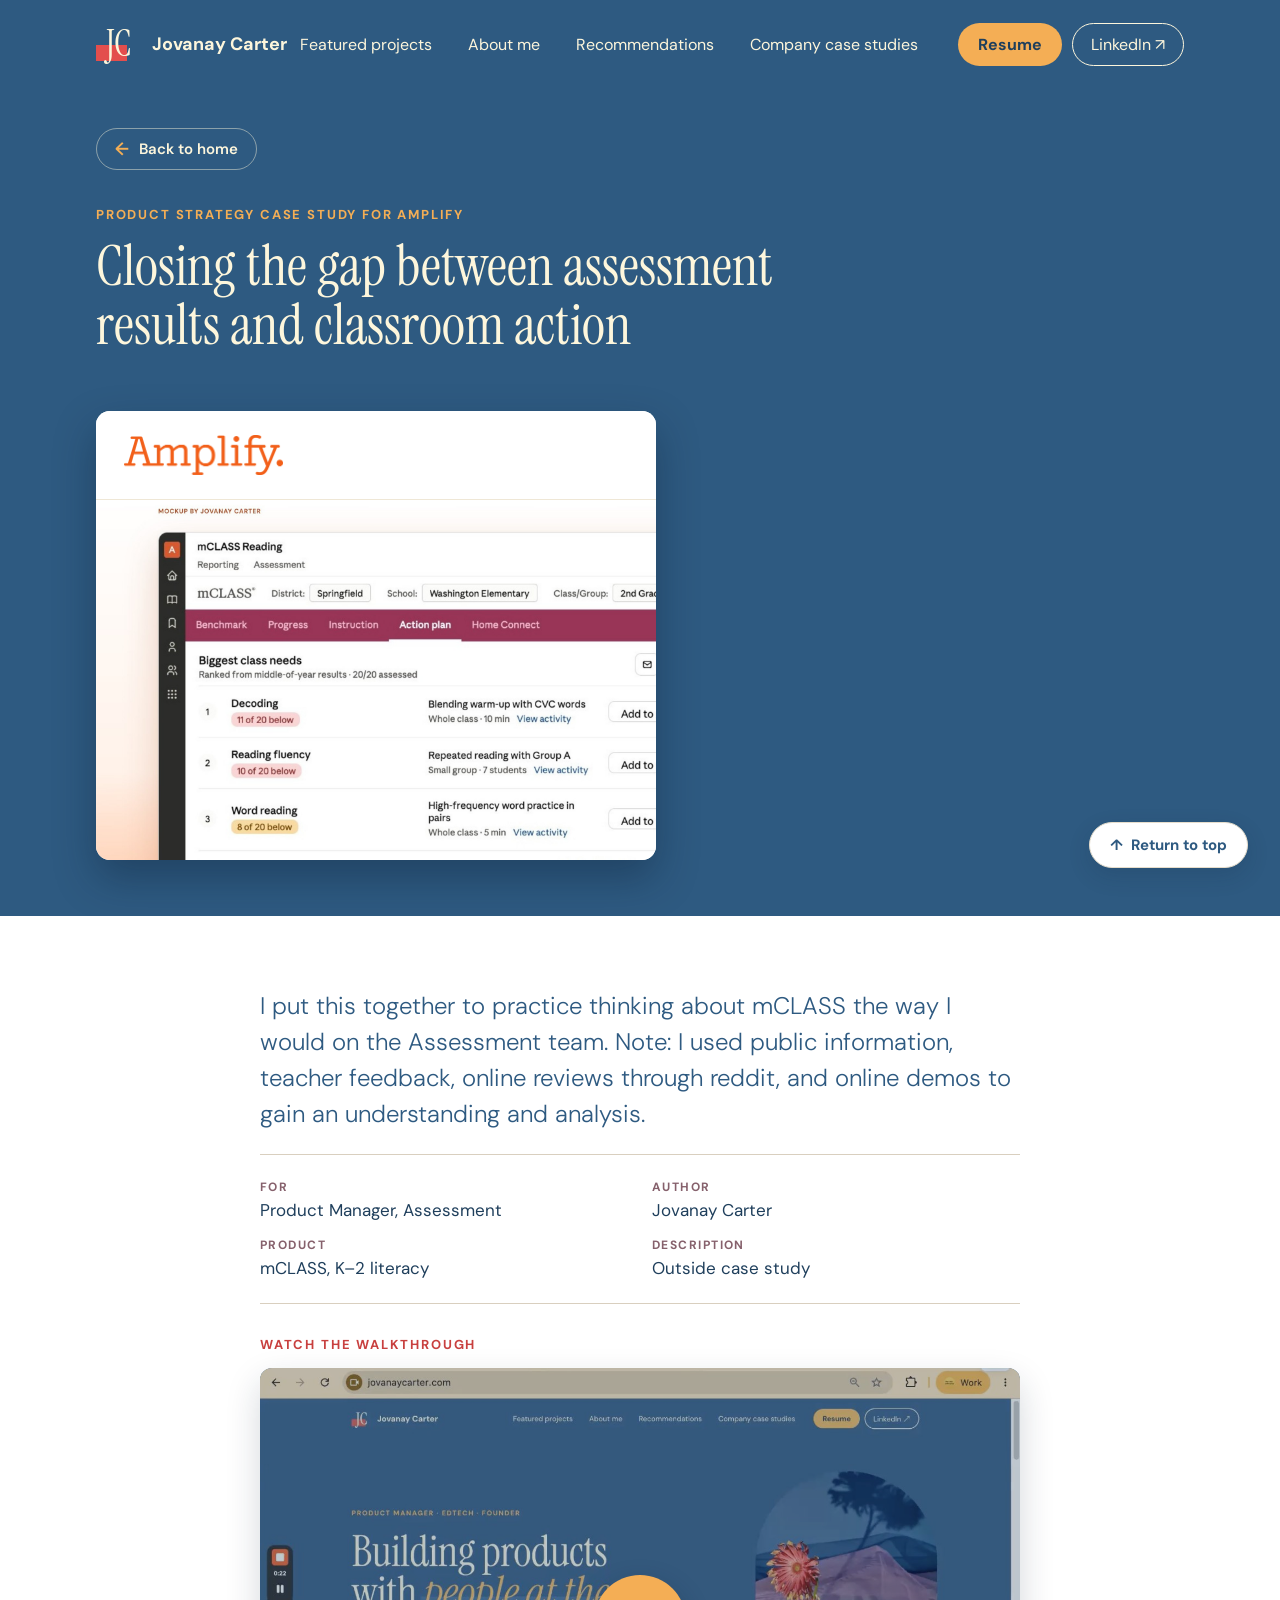
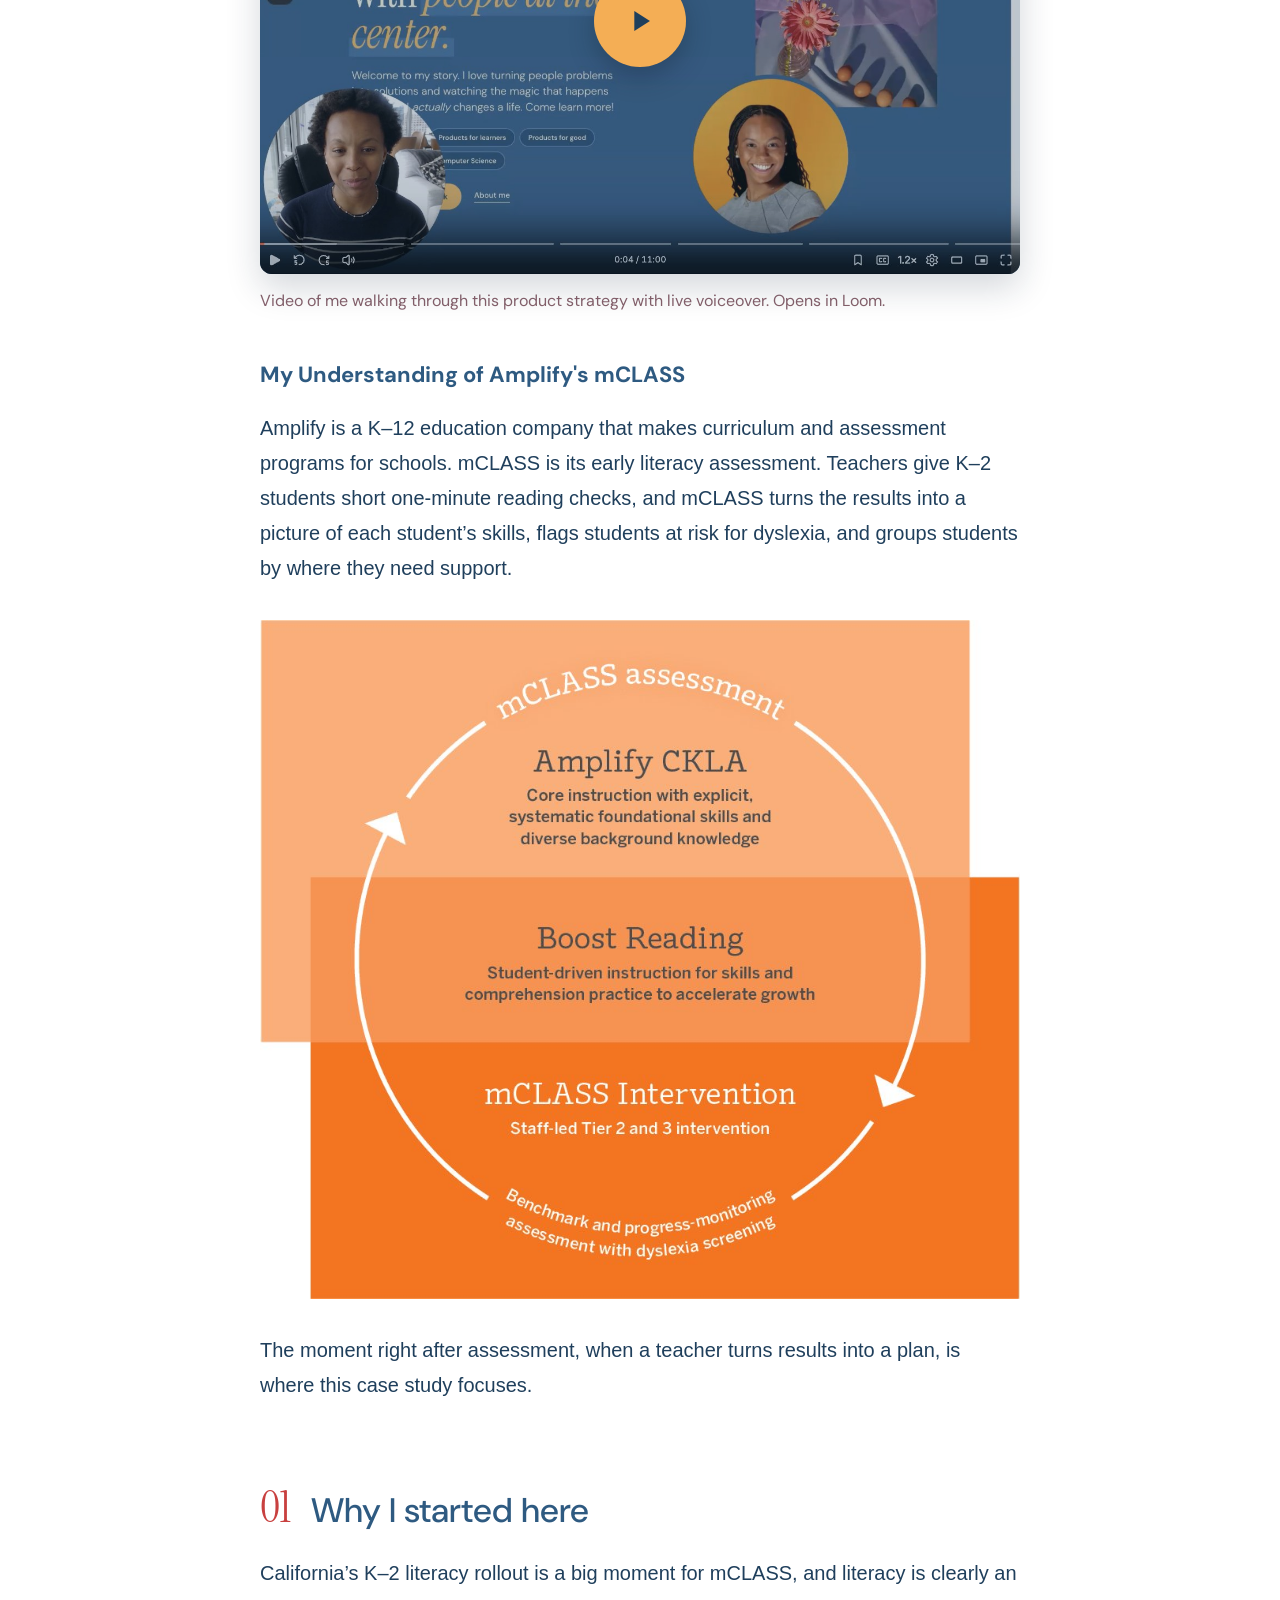
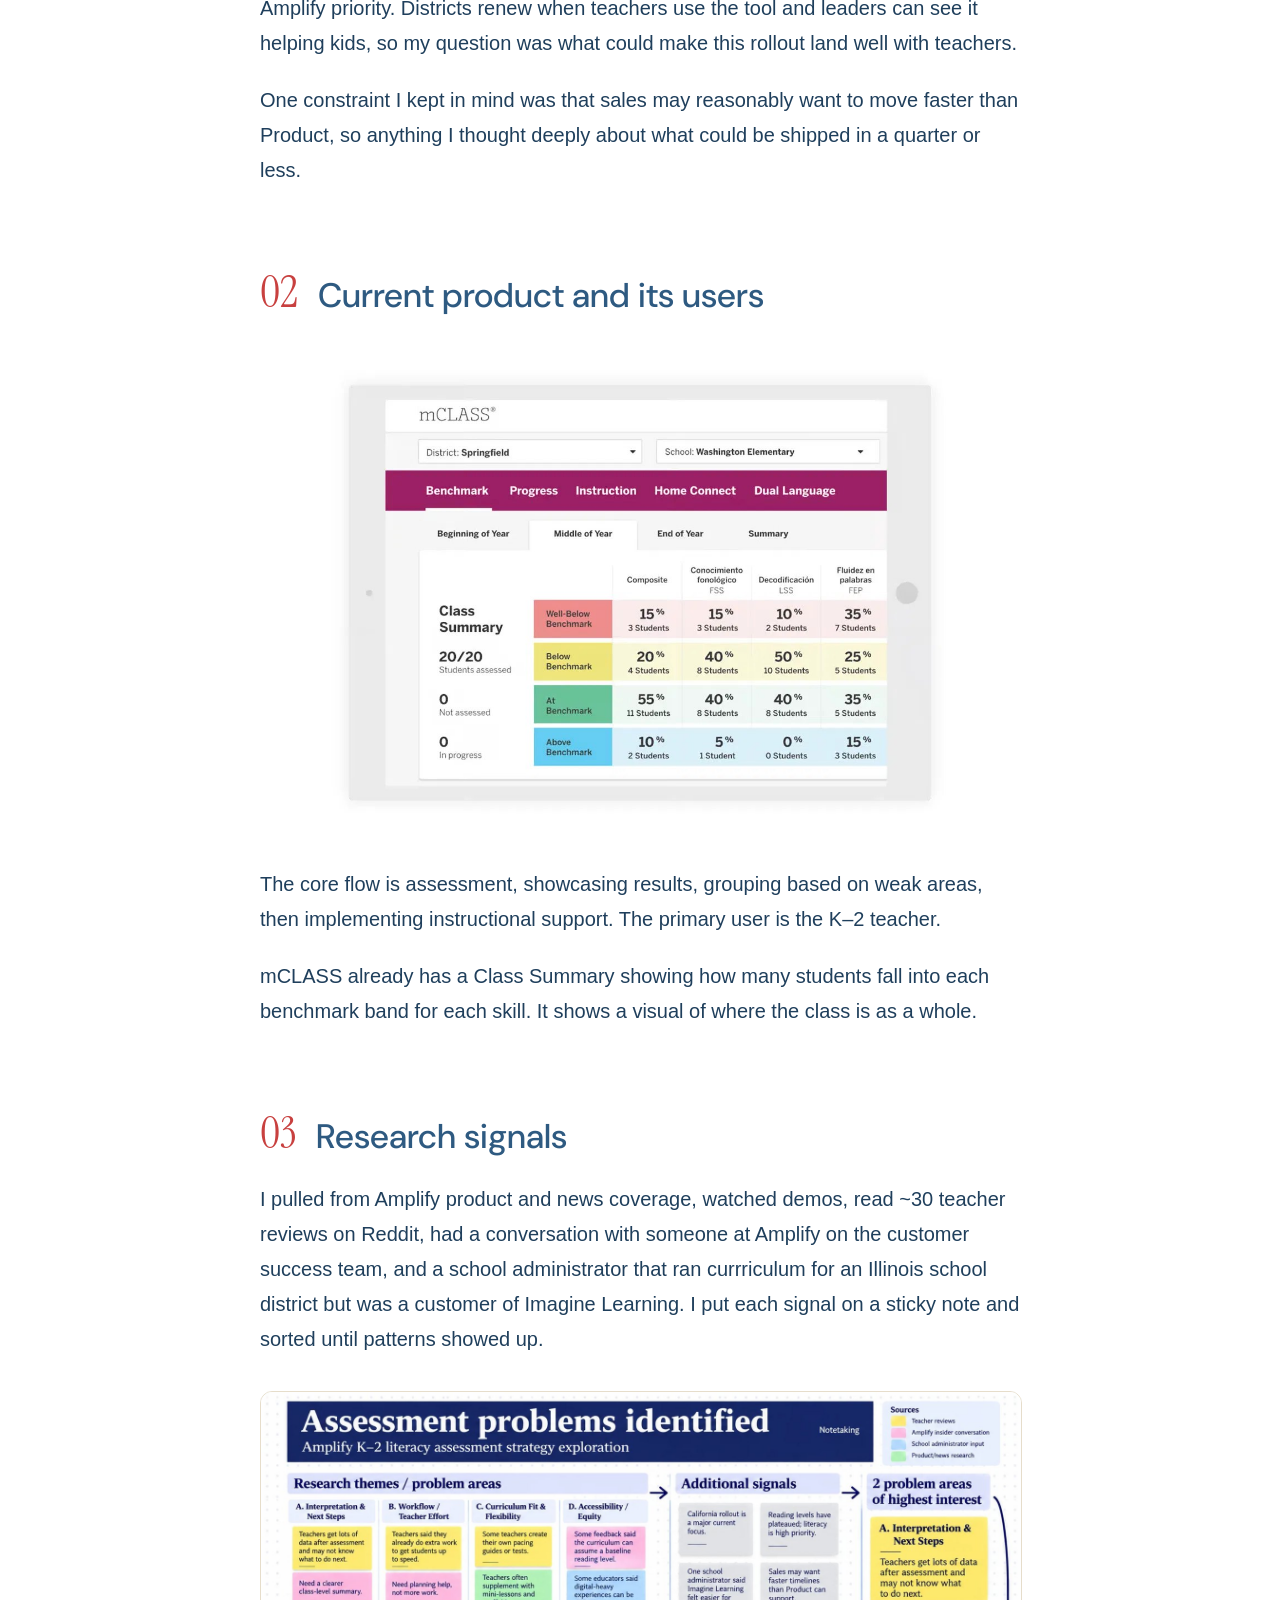
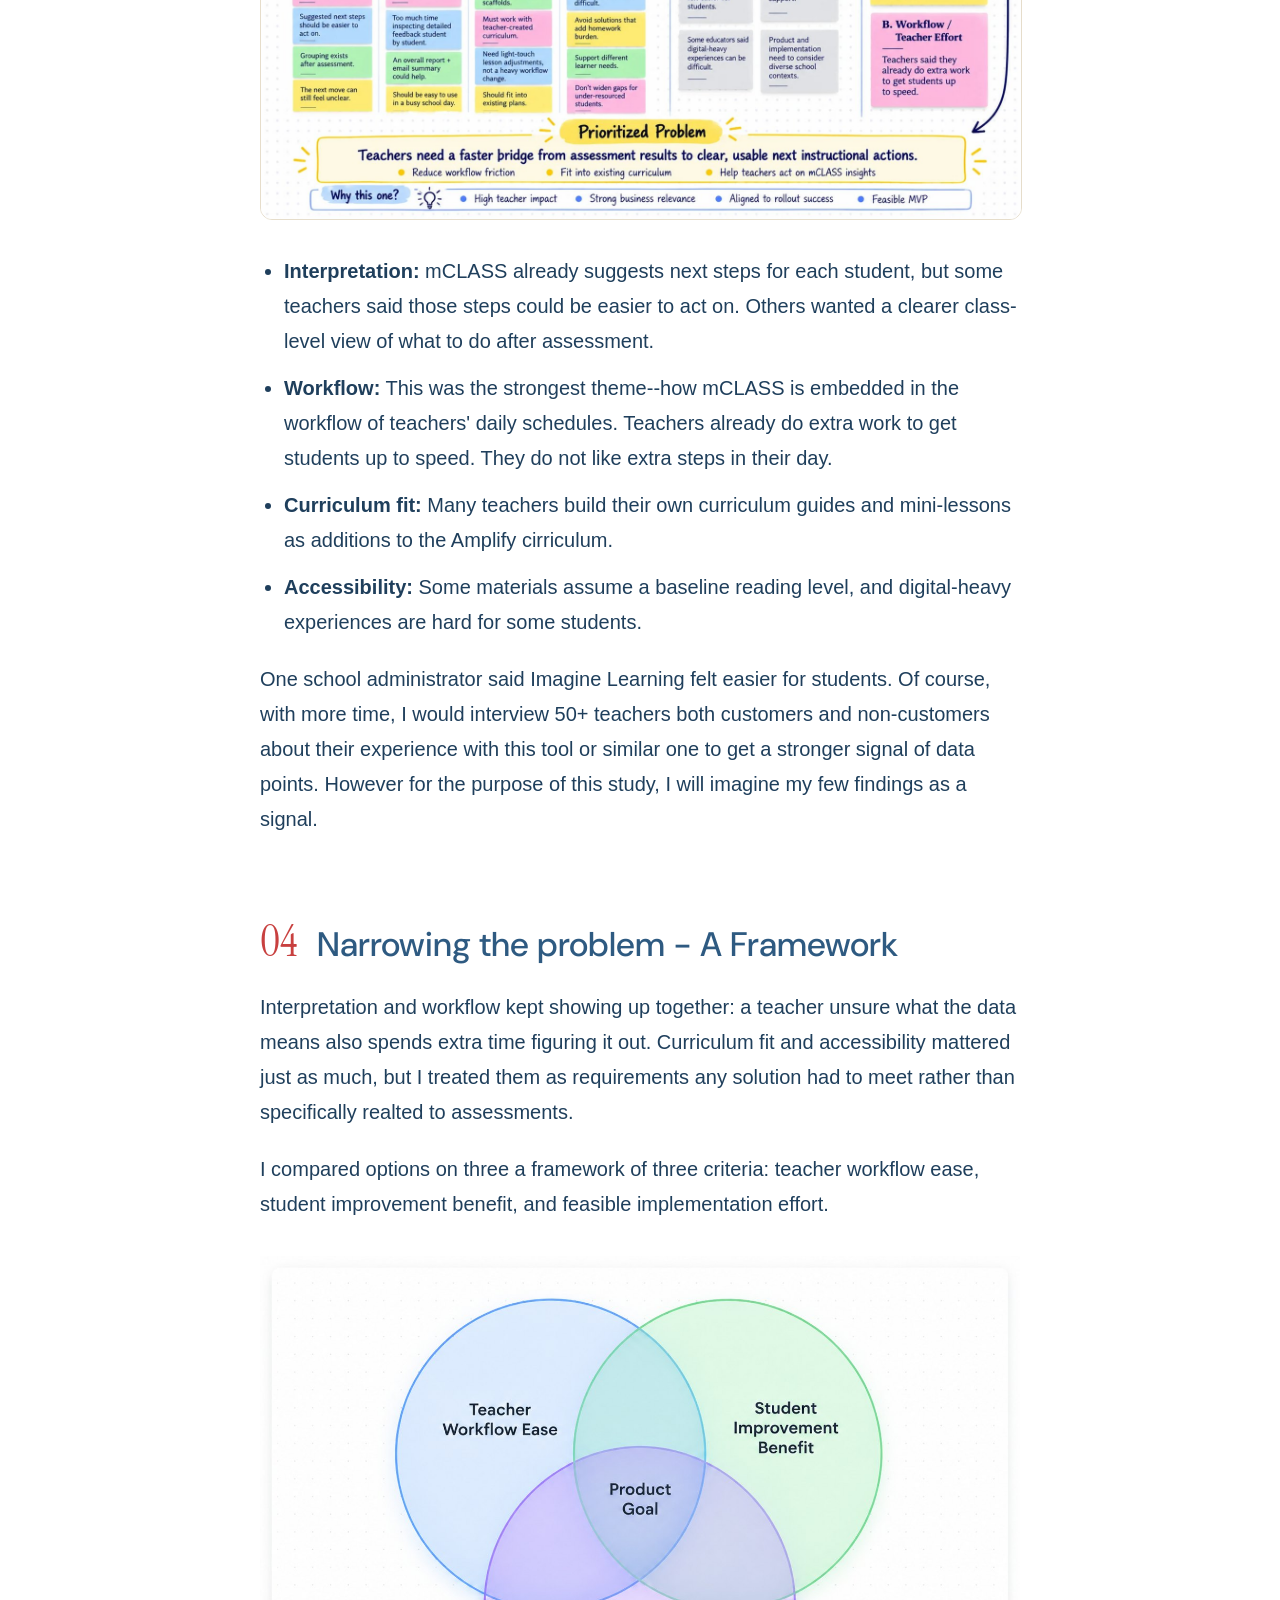
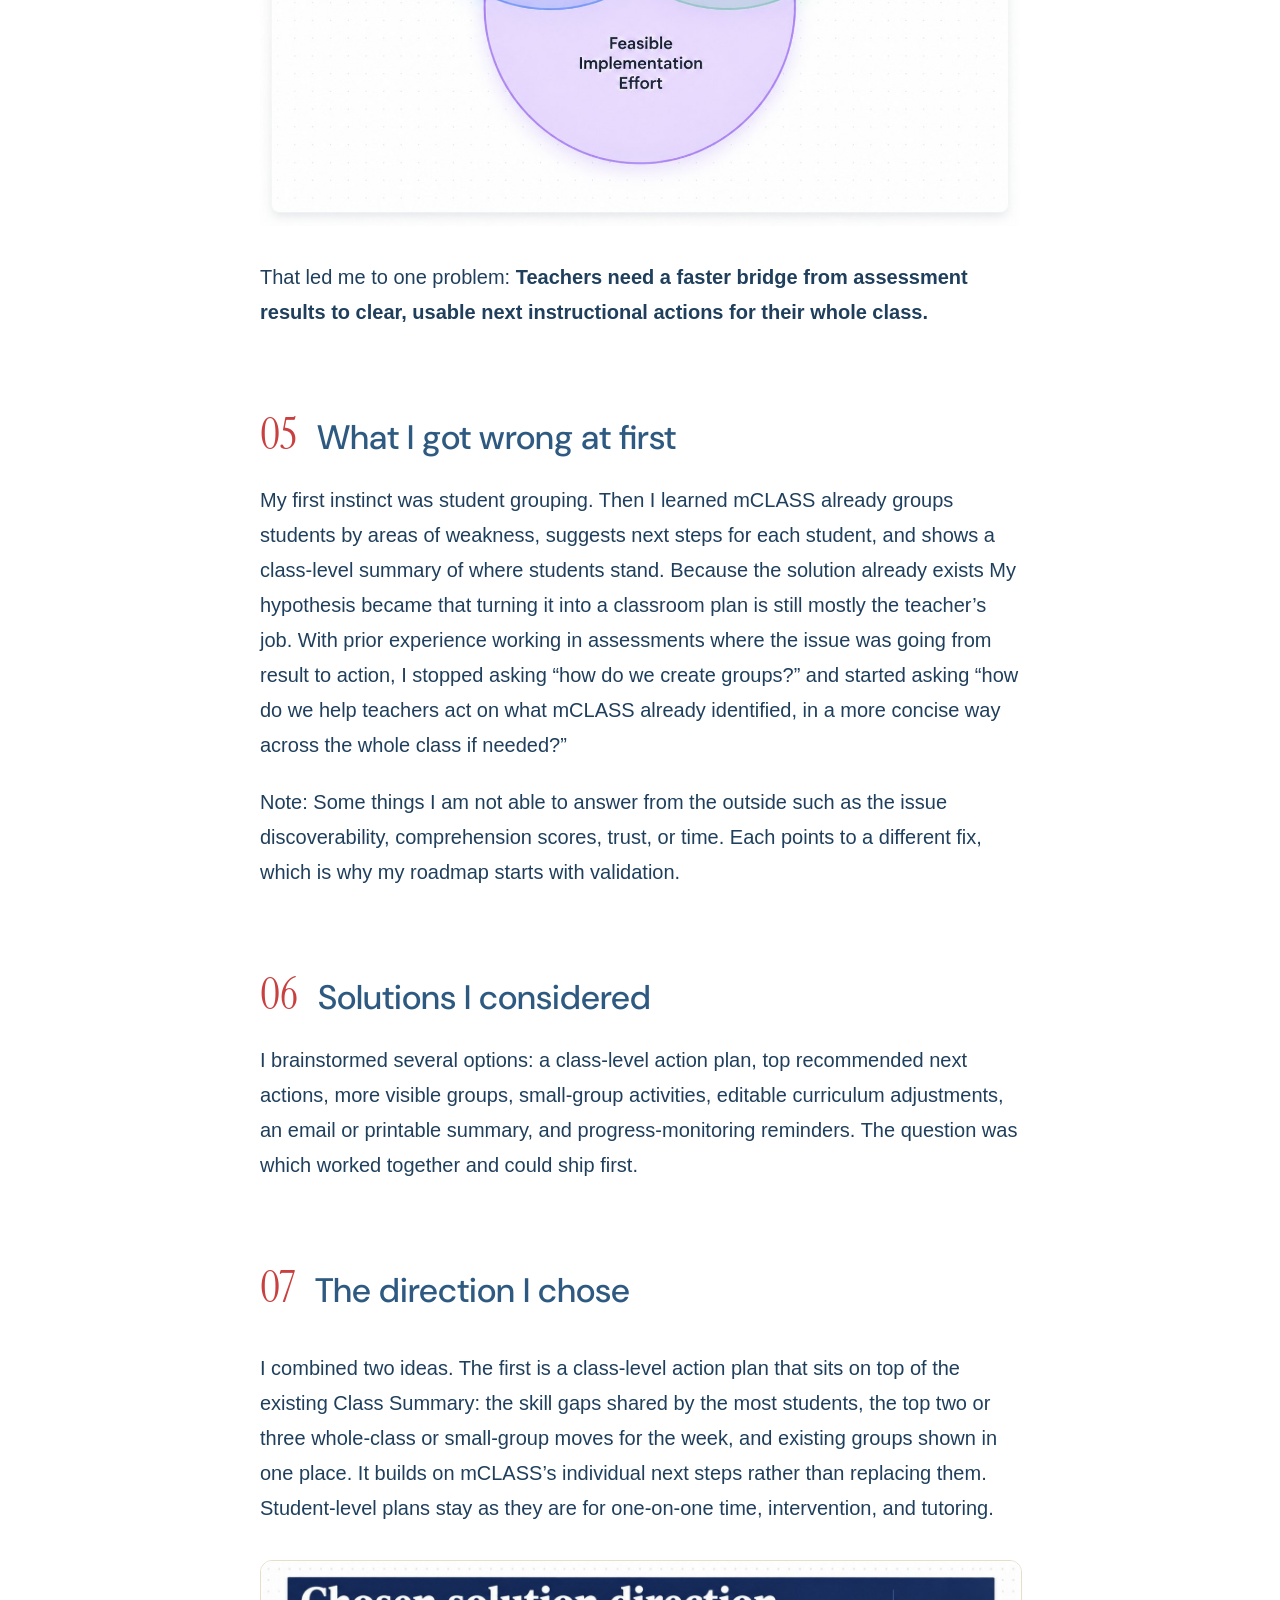
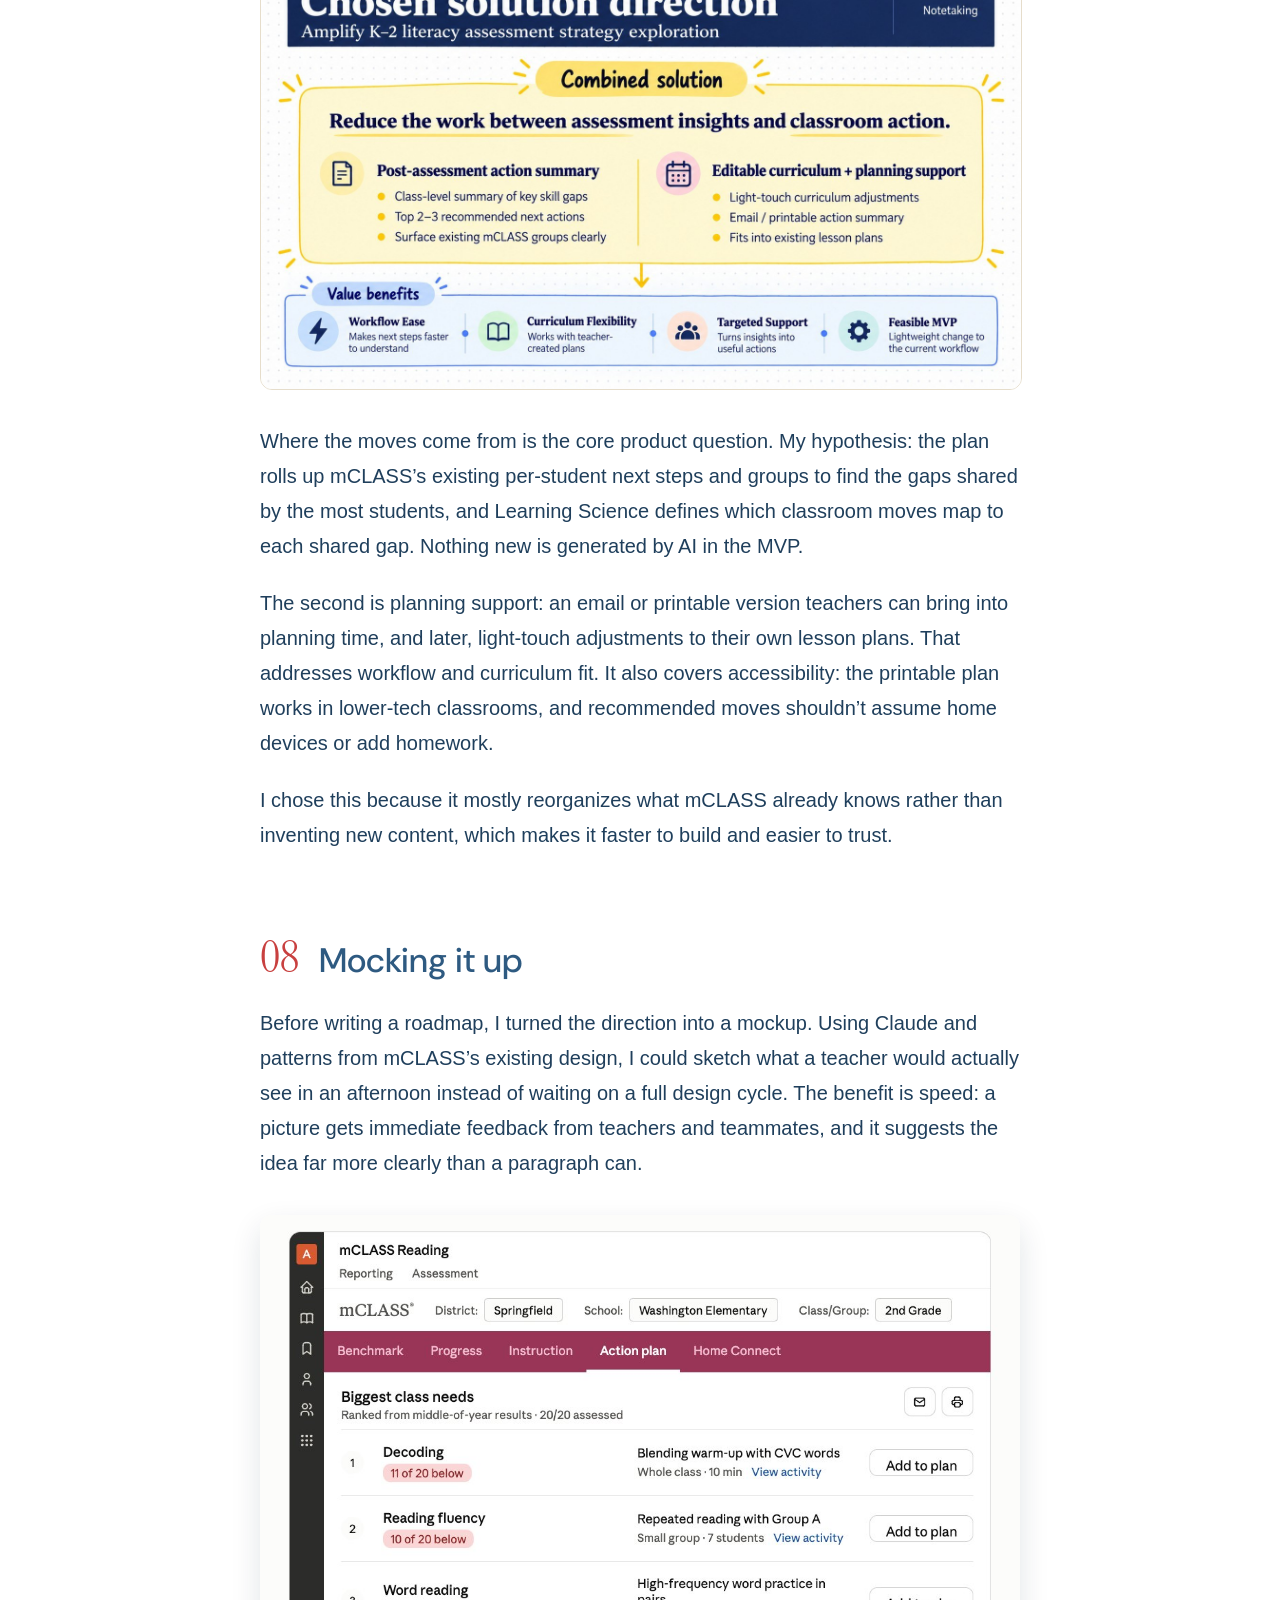
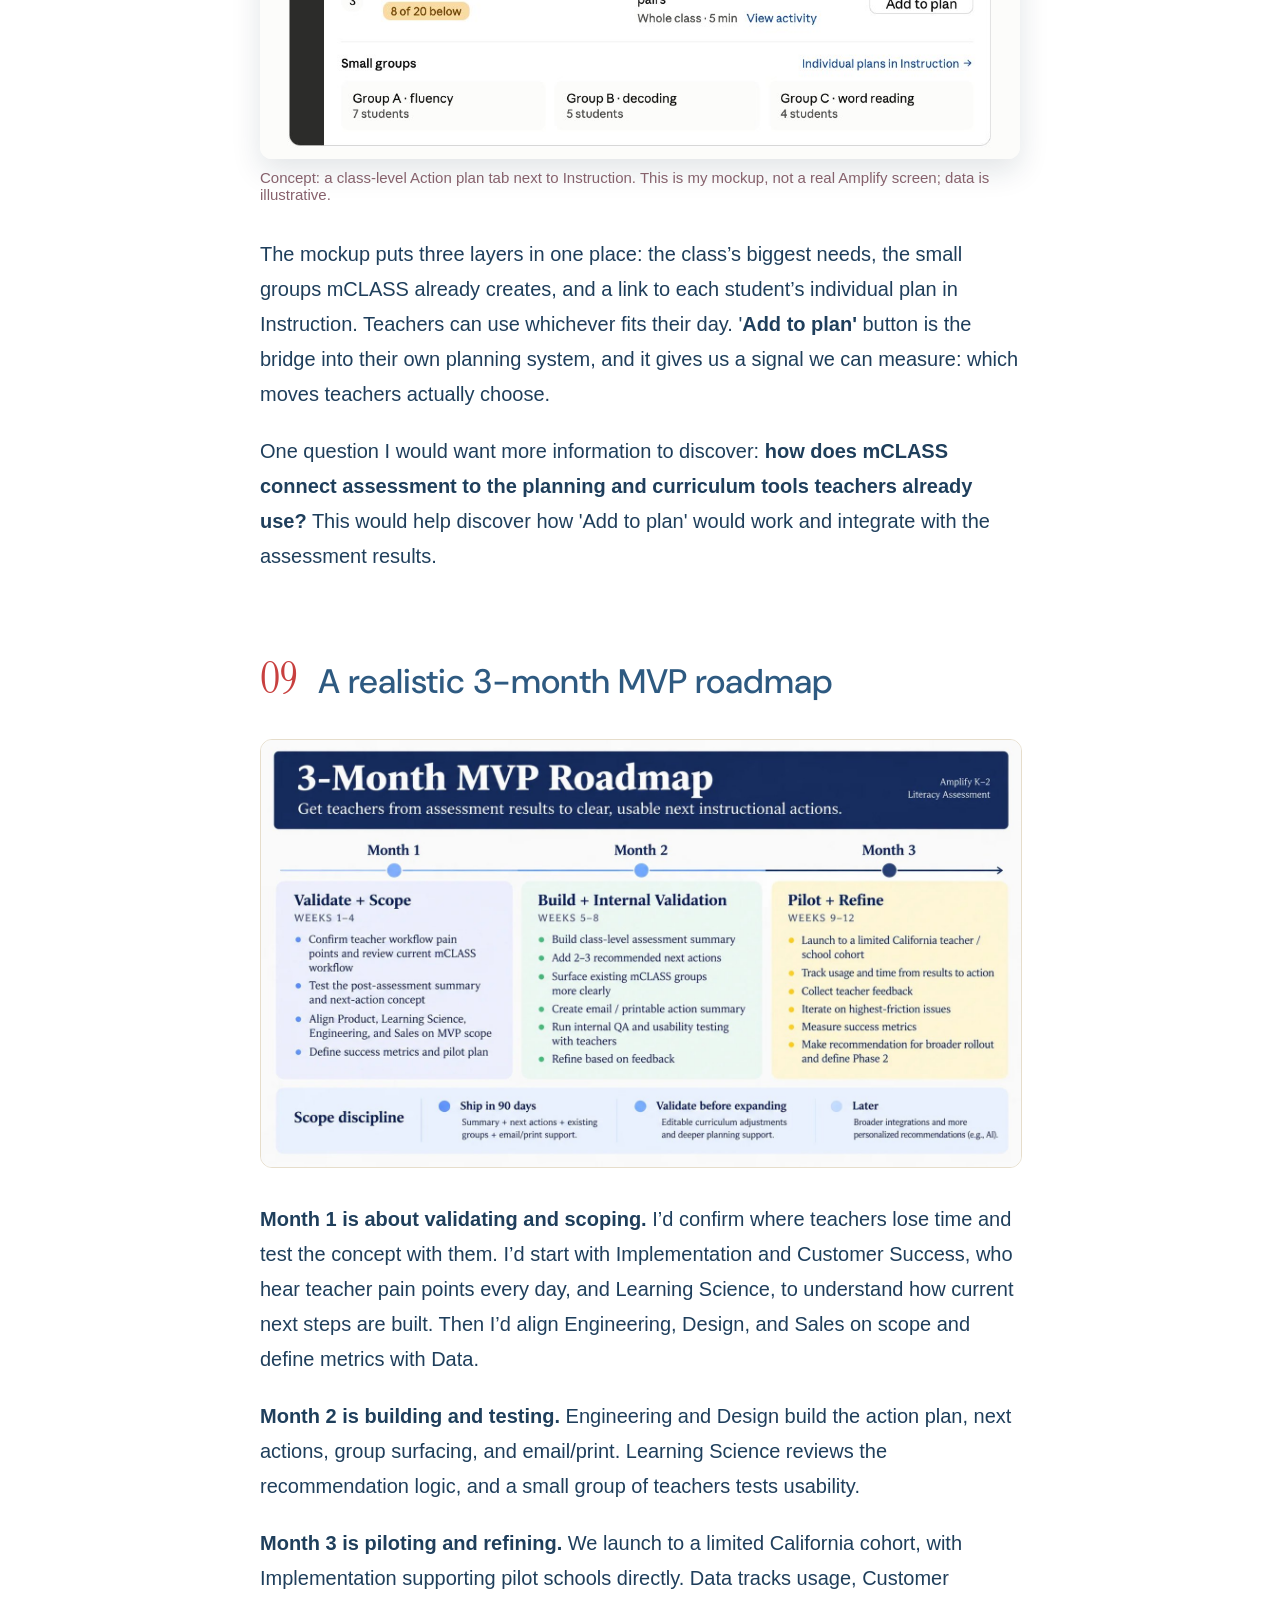
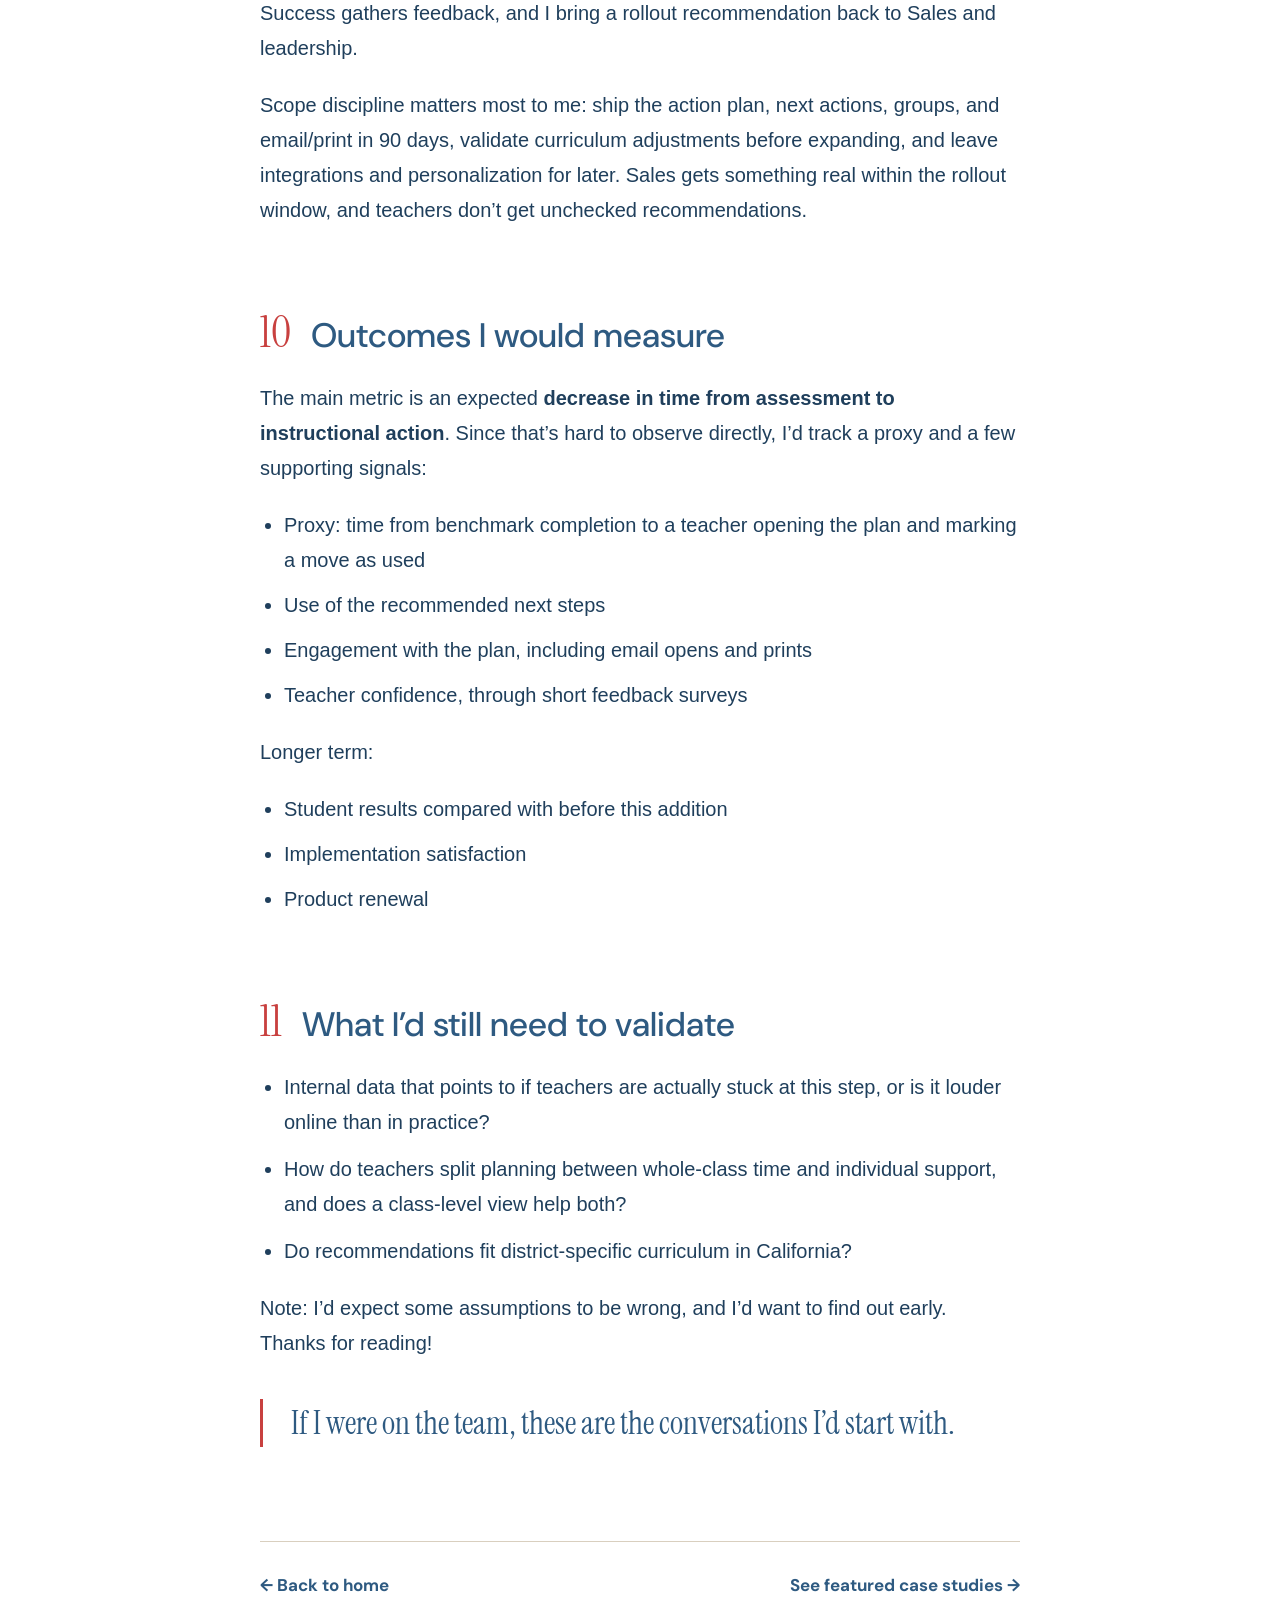
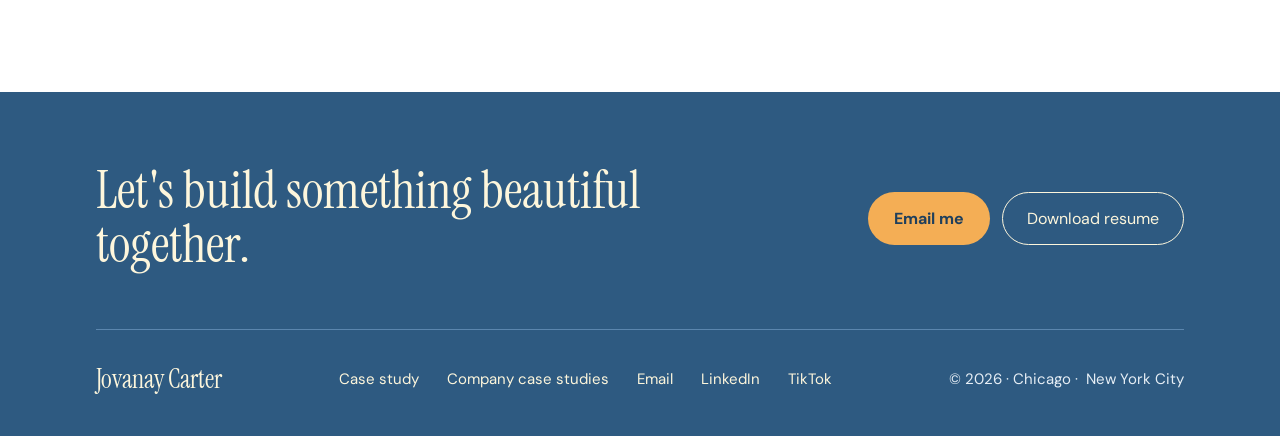
==== amplify.html @ 300f5bee "Outline sub-items for interview questions and archetypes; Return to top pill Co-Authored-By: Claude " ====
<!doctype html>
<html lang="en">
<head>
<meta charset="utf-8">
<meta name="viewport" content="width=device-width, initial-scale=1">
<title>Amplify mCLASS case study · Jovanay Carter</title>
<meta name="description" content="An outside product case study on Amplify mCLASS: closing the gap between K–2 assessment results and classroom action.">
<link rel="icon" href="images/jovanay-carter.jpg">
<link rel="preconnect" href="https://fonts.googleapis.com">
<link href="https://fonts.googleapis.com/css2?family=Instrument+Serif:ital@0;1&amp;family=DM+Sans:opsz,wght@9..40,300;9..40,400;9..40,500;9..40,700&amp;display=swap" rel="stylesheet">
<style>
body{margin:0;background:#2E5A81}
a{color:#FDF6DC}a:hover{color:#F4AE55}
</style>
<link rel="stylesheet" href="site.css">
<!-- Google Analytics -->
<script async src="https://www.googletagmanager.com/gtag/js?id=G-7WJ1HY3163"></script>
<script>window.dataLayer=window.dataLayer||[];function gtag(){dataLayer.push(arguments);}gtag('js',new Date());gtag('config','G-7WJ1HY3163');</script>
<script src="analytics.js" defer></script>
</head>
<body>
<div class="page" style=" display: flex; flex-direction: column; font-family: 'Helvetica Neue', Helvetica, sans-serif; color: #2E5A81; background: #ffffff; overflow-x: hidden">

<!-- MINI HERO -->
<nav id="top" style="height: 88px; box-sizing: border-box; padding: 0 96px; display: flex; align-items: center; justify-content: space-between; background: #2E5A81; color: #FDF6DC">
<a href="index.html" style="display: flex; align-items: center; gap: 12px; text-decoration: none">
<span aria-hidden="true" style="position: relative; display: inline-flex; width: 44px; height: 44px; align-items: center; justify-content: center"><span style="position: absolute; left: 0; bottom: 5px; width: 31px; height: 16px; background: #E34E4D"></span><span style="position: relative; font-family: 'Instrument Serif', serif; font-size: 36px; line-height: 1; color: #FDF6DC">JC</span></span>
<span style="font-family: 'DM Sans', sans-serif; font-weight: 700; font-size: 18px">Jovanay Carter</span>
</a>
<div style="display: flex; align-items: center; gap: 36px; font-family: 'DM Sans', sans-serif; font-size: 16px">
<a href="index.html#featured" style="text-decoration: none">Featured projects</a>
<a href="index.html#me" style="text-decoration: none">About me</a>
<a href="index.html#words" style="text-decoration: none">Recommendations</a>
<a href="case-studies.html" style="text-decoration: none">Company case studies</a>
<span style="display: flex; align-items: center; gap: 10px; margin-left: 4px">
<a href="Jovanay-Carter-Resume.pdf" target="_blank" rel="noopener" style="text-decoration: none; padding: 11px 20px; border-radius: 999px; background: #F4AE55; color: #1F3F5C; font-weight: 700">Resume</a>
<a href="https://www.linkedin.com/in/jovanay-carter/" target="_blank" rel="noopener" style="text-decoration: none; padding: 10px 18px; border: 1.5px solid #FDF6DC; border-radius: 999px">LinkedIn ↗</a>
</span>
</div>
</nav>
<header style="box-sizing: border-box; padding: 40px 96px 56px; background: #2E5A81; color: #FDF6DC; display: flex; flex-direction: column; gap: 36px">
<a href="index.html" style="align-self: flex-start; display: inline-flex; align-items: center; gap: 10px; padding: 10px 18px; border-radius: 999px; border: 1.5px solid rgba(253,246,220,0.45); color: #FDF6DC; text-decoration: none; font-family: 'DM Sans', sans-serif; font-size: 15px; font-weight: 600"><span style="color: #F4AE55; font-size: 18px; line-height: 1">←</span>Back to home</a>

<div style="display: flex; align-items: center; justify-content: space-between; gap: 56px; flex-wrap: wrap">
<div style="display: flex; flex-direction: column; gap: 14px; max-width: 760px; flex: 1 1 480px">
<span style="font-family: 'DM Sans', sans-serif; font-size: 13px; font-weight: 700; letter-spacing: 0.14em; text-transform: uppercase; color: #F4AE55">PRODUCT STRATEGY CASE STUDY FOR AMPLIFY</span>
<h1 style="margin: 0; font-family: 'Instrument Serif', serif; font-weight: 400; font-size: 56px; line-height: 1.05">Closing the gap between assessment results and classroom action</h1>
</div>
<figure style="margin: 0; flex: 0 1 560px; min-width: 0; border-radius: 14px; overflow: hidden; background: #ffffff; box-shadow: 0 18px 40px rgba(10,25,45,0.35)"><span style="display: flex; align-items: center; height: 88px; padding: 0 28px; border-bottom: 1px solid #EFE7D6; background: #ffffff"><img src="images/logos/amplify-logo.webp" alt="Amplify" width="3840" height="965" style="display: block; height: 40px; width: auto; max-width: 180px; object-fit: contain; object-position: left center"></span>
<img src="images/amplify/header-crop.jpg" alt="Concept mockup of the mCLASS class action plan" width="1600" height="1028" style="display: block; width: 100%; height: 360px; object-fit: cover; object-position: 0% 0%"></figure>
</div>

</header>

<!-- BODY -->



<a href="#top" class="to-top" style="position: fixed; right: 32px; bottom: 32px; z-index: 50; display: inline-flex; align-items: center; gap: 8px; padding: 12px 20px; border-radius: 999px; background: #ffffff; border: 1.5px solid #E6DDCB; color: #2E5A81; font-family: 'DM Sans', sans-serif; font-size: 15px; font-weight: 700; text-decoration: none; box-shadow: 0 8px 22px rgba(20,40,60,0.16)"><span aria-hidden="true">↑</span>Return to top</a>
<article style="flex-grow: 1; box-sizing: border-box; padding: 72px 0 96px; display: flex; flex-direction: column; align-items: center; background: #ffffff">
<div style="width: 760px; display: flex; flex-direction: column; gap: 22px">
<p style="margin: 0; font-family: 'DM Sans', sans-serif; font-weight: 300; font-size: 24px; line-height: 1.5; color: #2E5A81">I put this together to practice thinking about mCLASS the way I would on the Assessment team. Note: I used public information, teacher feedback, online reviews through reddit, and online demos to gain an understanding and analysis.&nbsp;</p>
<div style="display: grid; grid-template-columns: repeat(2, minmax(0, 1fr)); gap: 16px 24px; padding: 24px 0; border-top: 1px solid #D9CFBF; border-bottom: 1px solid #D9CFBF"><div style="display: flex; flex-direction: column; gap: 4px"><span style="font-family: 'DM Sans', sans-serif; font-size: 12px; font-weight: 700; letter-spacing: 0.12em; text-transform: uppercase; color: #86616C">For</span><span style="font-family: 'DM Sans', sans-serif; font-size: 17px; color: #1F3F5C">Product Manager, Assessment</span></div><div style="display: flex; flex-direction: column; gap: 4px"><span style="font-family: 'DM Sans', sans-serif; font-size: 12px; font-weight: 700; letter-spacing: 0.12em; text-transform: uppercase; color: #86616C">Author</span><span style="font-family: 'DM Sans', sans-serif; font-size: 17px; color: #1F3F5C">Jovanay Carter</span></div><div style="display: flex; flex-direction: column; gap: 4px"><span style="font-family: 'DM Sans', sans-serif; font-size: 12px; font-weight: 700; letter-spacing: 0.12em; text-transform: uppercase; color: #86616C">Product</span><span style="font-family: 'DM Sans', sans-serif; font-size: 17px; color: #1F3F5C">mCLASS, K–2 literacy</span></div><div style="display: flex; flex-direction: column; gap: 4px"><span style="font-family: &quot;DM Sans&quot;, sans-serif; font-size: 12px; font-weight: 700; letter-spacing: 0.12em; text-transform: uppercase; color: rgb(134, 97, 108)">Description</span><span style="font-family: &quot;DM Sans&quot;, sans-serif; font-size: 17px; color: rgb(31, 63, 92)">Outside case study</span></div></div>
<section id="walkthrough" style="margin: 8px 0 8px; display: flex; flex-direction: column; gap: 14px; min-height: 540px">
<div style="display: flex; justify-content: space-between; align-items: baseline"><span style="font-family: &quot;DM Sans&quot;, sans-serif; font-size: 13px; font-weight: 700; letter-spacing: 0.14em; text-transform: uppercase; color: rgb(200, 64, 63)">Watch the walkthrough</span><span style="font-family: &quot;DM Sans&quot;, sans-serif; font-size: 15px; color: rgb(134, 97, 108)"><br></span></div>
<a href="https://www.loom.com/share/a0e18ebfefde403c862424c6f6ee6055" target="_blank" rel="noopener" aria-label="Watch my product strategy walkthrough on Loom" style="position: relative; display: block; border-radius: 12px; overflow: hidden; background: #2E5A81; box-shadow: 0 14px 34px rgba(20,40,60,0.18); text-decoration: none">
<img src="images/amplify/loom-thumbnail.jpg" alt="Video thumbnail: Jovanay walking through her product strategy" width="1386" height="924" style="display: block; width: 100%; height: auto; aspect-ratio: 1386 / 924">
<span style="position: absolute; inset: 0; display: flex; align-items: center; justify-content: center; background: rgba(31,63,92,0.28)"><span style="width: 92px; height: 92px; border-radius: 50%; background: #F4AE55; display: flex; align-items: center; justify-content: center; box-shadow: 0 10px 24px rgba(20,40,60,0.35)"><svg width="34" height="34" viewBox="0 0 24 24" aria-hidden="true"><path d="M8 5v14l11-7z" fill="#1F3F5C"></path></svg></span></span>
</a>
<p style="margin: 0; font-family: 'DM Sans', sans-serif; font-size: 16px; line-height: 1.6; color: #86616C">Video of me walking through this product strategy with live voiceover. Opens in Loom.</p>
</section>
<h3 style="margin: 16px 0 0; font-family: 'DM Sans', sans-serif; font-weight: 700; font-size: 22px; color: #2E5A81">My Understanding of Amplify's mCLASS</h3>
<p style="margin: 0; font-size: 20px; line-height: 1.75; color: #1F3F5C">Amplify is a K–12 education company that makes curriculum and assessment programs for schools. mCLASS is its early literacy assessment. Teachers give K–2 students short one-minute reading checks, and mCLASS turns the results into a picture of each student’s skills, flags students at risk for dyslexia, and groups students by where they need support.</p>
<figure style="margin: 12px 0; display: flex; flex-direction: column; gap: 10px"><img src="images/amplify/mclass-cycle.jpg" alt="image" width="962" height="860" style="max-width: 100%; height: auto; display: block; object-fit: cover; width: 962px; aspect-ratio: 962 / 860"></figure>
<p style="margin: 0; font-size: 20px; line-height: 1.75; color: #1F3F5C">The moment right after assessment, when a teacher turns results into a plan, is where this case study focuses.</p>
<h2 style="margin: 56px 0 0; display: flex; gap: 20px; align-items: baseline; font-family: 'DM Sans', sans-serif; font-weight: 500; font-size: 34px; line-height: 1.2; color: #2E5A81"><span style="font-family: 'Instrument Serif', serif; font-weight: 400; font-size: 44px; color: #C8403F">01</span>Why I started here</h2>
<p style="margin: 0; font-size: 20px; line-height: 1.75; color: #1F3F5C">California’s K–2 literacy rollout is a big moment for mCLASS, and literacy is clearly an Amplify priority. Districts renew when teachers use the tool and leaders can see it helping kids, so my question was what could make this rollout land well with teachers.</p>
<p style="margin: 0; font-size: 20px; line-height: 1.75; color: #1F3F5C">One constraint I kept in mind was that sales may reasonably want to move faster than Product, so anything I thought deeply about what could be shipped in a quarter or less.</p>
<h2 style="margin: 56px 0 0; display: flex; gap: 20px; align-items: baseline; font-family: 'DM Sans', sans-serif; font-weight: 500; font-size: 34px; line-height: 1.2; color: #2E5A81"><span style="font-family: &quot;Instrument Serif&quot;, serif; font-weight: 400; font-size: 44px; color: rgb(200, 64, 63)">02</span>Current product and its users</h2>
<figure style="margin: 12px 0; display: flex; flex-direction: column; gap: 10px"><img src="images/amplify/class-summary.jpg" alt="image" width="1374" height="868" style="max-width: 100%; height: auto; display: block; object-fit: cover; width: 1374px; aspect-ratio: 1374 / 868"></figure>
<p style="margin: 0; font-size: 20px; line-height: 1.75; color: #1F3F5C">The core flow is assessment, showcasing results, grouping based on weak areas, then implementing instructional support. The primary user is the K–2 teacher.</p>
<p style="margin: 0; font-size: 20px; line-height: 1.75; color: #1F3F5C">mCLASS already has a Class Summary showing how many students fall into each benchmark band for each skill. It shows a visual of where the class is as a whole.<br></p>
<h2 style="margin: 56px 0 0; display: flex; gap: 20px; align-items: baseline; font-family: 'DM Sans', sans-serif; font-weight: 500; font-size: 34px; line-height: 1.2; color: #2E5A81"><span style="font-family: 'Instrument Serif', serif; font-weight: 400; font-size: 44px; color: #C8403F">03</span>Research signals</h2>
<p style="margin: 0; font-size: 20px; line-height: 1.75; color: #1F3F5C">I pulled from Amplify product and news coverage, watched demos, read ~30 teacher reviews on Reddit, had a conversation with someone at Amplify on the customer success team, and a school administrator that ran currriculum for an Illinois school district but was a customer of Imagine Learning. I put each signal on a sticky note and sorted until patterns showed up.</p>
<figure style="margin: 12px 0; display: flex; flex-direction: column; gap: 10px"><img src="images/amplify/research-whiteboard.jpg" alt="image" width="1672" height="941" style="width: 100%; height: auto; display: block; border-radius: 12px; border: 1px solid #E6DDCB"></figure>
<ul style="margin: 0; padding-left: 24px; display: flex; flex-direction: column; gap: 12px; font-size: 20px; line-height: 1.75; color: #1F3F5C"><li><strong>Interpretation:</strong> mCLASS already suggests next steps for each student, but some teachers said those steps could be easier to act on. Others wanted a clearer class-level view of what to do after assessment.</li><li><strong>Workflow:</strong> This was the strongest theme--how mCLASS is embedded in the workflow of teachers' daily schedules. Teachers already do extra work to get students up to speed. They do not like extra steps in their day.</li><li><strong>Curriculum fit:</strong> Many teachers build their own curriculum guides and mini-lessons as additions to the Amplify cirriculum.</li><li><strong>Accessibility:</strong> Some materials assume a baseline reading level, and digital-heavy experiences are hard for some students.</li></ul>
<p style="margin: 0; font-size: 20px; line-height: 1.75; color: #1F3F5C">One school administrator said Imagine Learning felt easier for students. Of course, with more time, I would interview 50+ teachers both customers and non-customers about their experience with this tool or similar one to get a stronger signal of data points. However for the purpose of this study, I will imagine my few findings as a signal.&nbsp;</p>

<h2 style="margin: 56px 0 0; display: flex; gap: 20px; align-items: baseline; font-family: 'DM Sans', sans-serif; font-weight: 500; font-size: 34px; line-height: 1.2; color: #2E5A81"><span style="font-family: &quot;Instrument Serif&quot;, serif; font-weight: 400; font-size: 44px; color: rgb(200, 64, 63)">04</span>Narrowing the problem - A Framework</h2>
<p style="margin: 0; font-size: 20px; line-height: 1.75; color: #1F3F5C">Interpretation and workflow kept showing up together: a teacher unsure what the data means also spends extra time figuring it out. Curriculum fit and accessibility mattered just as much, but I treated them as requirements any solution had to meet rather than specifically realted to assessments.</p>
<p style="margin: 0; font-size: 20px; line-height: 1.75; color: #1F3F5C">I compared options on three a framework of three criteria: teacher workflow ease, student improvement benefit, and feasible implementation effort.</p>
<figure style="margin: 12px 0; display: flex; flex-direction: column; gap: 10px"><img src="images/amplify/framework.jpg" alt="student" width="1448" height="1086" style="max-width: 100%; height: auto; display: block; object-fit: cover; width: 1448px; aspect-ratio: 1448 / 1086"></figure>
<p style="margin: 0; font-size: 20px; line-height: 1.75; color: #1F3F5C">That led me to one problem: <strong>Teachers need a faster bridge from assessment results to clear, usable next instructional actions for their whole class.</strong></p>
<h2 style="margin: 56px 0 0; display: flex; gap: 20px; align-items: baseline; font-family: 'DM Sans', sans-serif; font-weight: 500; font-size: 34px; line-height: 1.2; color: #2E5A81"><span style="font-family: 'Instrument Serif', serif; font-weight: 400; font-size: 44px; color: #C8403F">05</span>What I got wrong at first</h2>
<p style="margin: 0; font-size: 20px; line-height: 1.75; color: #1F3F5C">My first instinct was student grouping. Then I learned mCLASS already groups students by areas of weakness, suggests next steps for each student, and shows a class-level summary of where students stand. Because the solution already exists My hypothesis became that turning it into a classroom plan is still mostly the teacher’s job. With prior experience working in assessments where the issue was going from result to action, I stopped asking “how do we create groups?” and started asking “how do we help teachers act on what mCLASS already identified, in a more concise way across the whole class if needed?”</p>
<p style="margin: 0; font-size: 20px; line-height: 1.75; color: #1F3F5C">Note: Some things I am not able to answer from the outside such as the issue discoverability, comprehension scores, trust, or time. Each points to a different fix, which is why my roadmap starts with validation.</p>
<h2 style="margin: 56px 0 0; display: flex; gap: 20px; align-items: baseline; font-family: 'DM Sans', sans-serif; font-weight: 500; font-size: 34px; line-height: 1.2; color: #2E5A81"><span style="font-family: 'Instrument Serif', serif; font-weight: 400; font-size: 44px; color: #C8403F">06</span>Solutions I considered</h2>
<p style="margin: 0; font-size: 20px; line-height: 1.75; color: #1F3F5C">I brainstormed several options: a class-level action plan, top recommended next actions, more visible groups, small-group activities, editable curriculum adjustments, an email or printable summary, and progress-monitoring reminders. The question was which worked together and could ship first.</p>
<h2 style="margin: 56px 0 0; display: flex; gap: 20px; align-items: baseline; font-family: 'DM Sans', sans-serif; font-weight: 500; font-size: 34px; line-height: 1.2; color: #2E5A81"><span style="font-family: &quot;Instrument Serif&quot;, serif; font-weight: 400; font-size: 44px; color: rgb(200, 64, 63)">07</span>The direction I chose</h2>

<div style="margin: 0; font-size: 20px; line-height: 1.75; color: #1F3F5C"><p class="p1" style="margin: 0px; font-style: normal; font-variant: normal; font-size-adjust: none; font-language-override: normal; font-kerning: auto; font-optical-sizing: auto; font-feature-settings: normal; font-variation-settings: normal; font-stretch: normal; font-size: 13px; line-height: normal; font-family: &quot;Helvetica Neue&quot;; min-height: 15px; color: rgb(0, 0, 0)"><br></p>I combined two ideas. The first is a class-level action plan that sits on top of the existing Class Summary: the skill gaps shared by the most students, the top two or three whole-class or small-group moves for the week, and existing groups shown in one place. It builds on mCLASS’s individual next steps rather than replacing them. Student-level plans stay as they are for one-on-one time, intervention, and tutoring.</div><figure style="margin: 12px 0; display: flex; flex-direction: column; gap: 10px"><img src="images/amplify/chosen-direction.jpg" width="1600" height="900" alt="Chosen solution direction: a combined solution to reduce the work between assessment insights and classroom action, pairing a post-assessment action summary with editable curriculum and planning support, for workflow ease, curriculum flexibility, targeted support and a feasible MVP" style="width: 100%; height: auto; display: block; border-radius: 12px; border: 1px solid #E6DDCB"></figure>
<p style="margin: 0; font-size: 20px; line-height: 1.75; color: #1F3F5C">Where the moves come from is the core product question. My hypothesis: the plan rolls up mCLASS’s existing per-student next steps and groups to find the gaps shared by the most students, and Learning Science defines which classroom moves map to each shared gap. Nothing new is generated by AI in the MVP.</p>
<p style="margin: 0; font-size: 20px; line-height: 1.75; color: #1F3F5C">The second is planning support: an email or printable version teachers can bring into planning time, and later, light-touch adjustments to their own lesson plans. That addresses workflow and curriculum fit. It also covers accessibility: the printable plan works in lower-tech classrooms, and recommended moves shouldn’t assume home devices or add homework.</p>
<p style="margin: 0; font-size: 20px; line-height: 1.75; color: #1F3F5C">I chose this because it mostly reorganizes what mCLASS already knows rather than inventing new content, which makes it faster to build and easier to trust.&nbsp;<br></p>
<h2 style="margin: 56px 0 0; display: flex; gap: 20px; align-items: baseline; font-family: 'DM Sans', sans-serif; font-weight: 500; font-size: 34px; line-height: 1.2; color: #2E5A81"><span style="font-family: 'Instrument Serif', serif; font-weight: 400; font-size: 44px; color: #C8403F">08</span>Mocking it up</h2>
<p style="margin: 0; font-size: 20px; line-height: 1.75; color: #1F3F5C">Before writing a roadmap, I turned the direction into a mockup. Using Claude and patterns from mCLASS’s existing design, I could sketch what a teacher would actually see in an afternoon instead of waiting on a full design cycle. The benefit is speed: a picture gets immediate feedback from teachers and teammates, and it suggests the idea far more clearly than a paragraph can.</p>
<figure style="margin: 12px 0; display: flex; flex-direction: column; gap: 10px"><img src="images/amplify/action-plan-mockup.jpg" width="1106" height="792" alt="Concept mockup of an Action plan tab in mCLASS Reading: the biggest class needs ranked from middle-of-year results, each with a suggested whole-class or small-group activity and an Add to plan button, plus existing small groups, a link to individual plans, and email and print buttons" style="width: 100%; height: auto; display: block; border-radius: 12px; box-shadow: 0 12px 30px rgba(20,40,60,0.12)"><figcaption style="font-size: 15px; color: #86616C">Concept: a class-level Action plan tab next to Instruction. This is my mockup, not a real Amplify screen; data is illustrative.</figcaption></figure>
<p style="margin: 0; font-size: 20px; line-height: 1.75; color: #1F3F5C">The mockup puts three layers in one place: the class’s biggest needs, the small groups mCLASS already creates, and a link to each student’s individual plan in Instruction. Teachers can use whichever fits their day. '<strong>Add to plan' </strong>button is the bridge into their own planning system, and it gives us a signal we can measure: which moves teachers actually choose.</p>
<p style="margin: 0; font-size: 20px; line-height: 1.75; color: #1F3F5C">One question I would want more information to discover: <strong>how does mCLASS connect assessment to the planning and curriculum tools teachers already use?</strong>&nbsp;This would help discover how 'Add to plan' would work and integrate with the assessment results.</p>
<h2 style="margin: 56px 0 0; display: flex; gap: 20px; align-items: baseline; font-family: 'DM Sans', sans-serif; font-weight: 500; font-size: 34px; line-height: 1.2; color: #2E5A81"><span style="font-family: 'Instrument Serif', serif; font-weight: 400; font-size: 44px; color: #C8403F">09</span>A realistic 3-month MVP roadmap</h2>
<figure style="margin: 12px 0; display: flex; flex-direction: column; gap: 10px"><img src="images/amplify/mvp-roadmap.jpg" alt="3-month-mvp-roadmap" width="1672" height="941" style="width: 100%; height: auto; display: block; border-radius: 12px; border: 1px solid #E6DDCB"></figure>
<p style="margin: 0; font-size: 20px; line-height: 1.75; color: #1F3F5C"><strong>Month 1 is about validating and scoping.</strong> I’d confirm where teachers lose time and test the concept with them. I’d start with Implementation and Customer Success, who hear teacher pain points every day, and Learning Science, to understand how current next steps are built. Then I’d align Engineering, Design, and Sales on scope and define metrics with Data.</p>
<p style="margin: 0; font-size: 20px; line-height: 1.75; color: #1F3F5C"><strong>Month 2 is building and testing.</strong> Engineering and Design build the action plan, next actions, group surfacing, and email/print. Learning Science reviews the recommendation logic, and a small group of teachers tests usability.</p>
<p style="margin: 0; font-size: 20px; line-height: 1.75; color: #1F3F5C"><strong>Month 3 is piloting and refining.</strong> We launch to a limited California cohort, with Implementation supporting pilot schools directly. Data tracks usage, Customer Success gathers feedback, and I bring a rollout recommendation back to Sales and leadership.</p>
<p style="margin: 0; font-size: 20px; line-height: 1.75; color: #1F3F5C">Scope discipline matters most to me: ship the action plan, next actions, groups, and email/print in 90 days, validate curriculum adjustments before expanding, and leave integrations and personalization for later. Sales gets something real within the rollout window, and teachers don’t get unchecked recommendations.</p>
<h2 style="margin: 56px 0 0; display: flex; gap: 20px; align-items: baseline; font-family: 'DM Sans', sans-serif; font-weight: 500; font-size: 34px; line-height: 1.2; color: #2E5A81"><span style="font-family: 'Instrument Serif', serif; font-weight: 400; font-size: 44px; color: #C8403F">10</span>Outcomes I would measure</h2>
<p style="margin: 0; font-size: 20px; line-height: 1.75; color: #1F3F5C">The main metric is an expected <strong>decrease in time from assessment to instructional action</strong>. Since that’s hard to observe directly, I’d track a proxy and a few supporting signals:</p>
<ul style="margin: 0; padding-left: 24px; display: flex; flex-direction: column; gap: 10px; font-size: 20px; line-height: 1.75; color: #1F3F5C"><li>Proxy: time from benchmark completion to a teacher opening the plan and marking a move as used</li><li>Use of the recommended next steps</li><li>Engagement with the plan, including email opens and prints</li><li>Teacher confidence, through short feedback surveys</li></ul>
<p style="margin: 0; font-size: 20px; line-height: 1.75; color: #1F3F5C">Longer term:</p>
<ul style="margin: 0; padding-left: 24px; display: flex; flex-direction: column; gap: 10px; font-size: 20px; line-height: 1.75; color: #1F3F5C"><li>Student results compared with before this addition</li><li>Implementation satisfaction</li><li>Product renewal</li></ul>

<h2 style="margin: 56px 0 0; display: flex; gap: 20px; align-items: baseline; font-family: 'DM Sans', sans-serif; font-weight: 500; font-size: 34px; line-height: 1.2; color: #2E5A81"><span style="font-family: 'Instrument Serif', serif; font-weight: 400; font-size: 44px; color: #C8403F">11</span>What I’d still need to validate</h2>
<ul style="margin: 0; padding-left: 24px; display: flex; flex-direction: column; gap: 12px; font-size: 20px; line-height: 1.75; color: #1F3F5C"><li>Internal data that points to if teachers are actually stuck at this step, or is it louder online than in practice?</li><li>How do teachers split planning between whole-class time and individual support, and does a class-level view help both?</li><li>Do recommendations fit district-specific curriculum in California?</li></ul>

<p style="margin: 0; font-size: 20px; line-height: 1.75; color: #1F3F5C">Note: I’d expect some assumptions to be wrong, and I’d want to find out early.<br>Thanks for reading!</p>
<blockquote style="margin: 16px 0; padding: 4px 0 4px 28px; border-left: 3px solid #C8403F; font-family: 'Instrument Serif', serif; font-size: 32px; line-height: 1.25; color: #2E5A81">If I were on the team, these are the conversations I’d start with.</blockquote>
<div style="margin-top: 56px; padding-top: 32px; border-top: 1px solid #D9CFBF; display: flex; justify-content: space-between; align-items: center; font-family: 'DM Sans', sans-serif; font-size: 17px"><a href="index.html" style="color: #2E5A81; text-decoration: none; font-weight: 700">← Back to home</a><a href="index.html#featured" style="color: #2E5A81; text-decoration: none; font-weight: 700">See featured case studies →</a></div>
</div>
</article>

<!-- FOOTER -->
<footer style="box-sizing: border-box; padding: 72px 96px 0; background: #2E5A81; color: #FDF6DC; display: grid; grid-template-columns: repeat(12, minmax(0, 1fr)); column-gap: 24px; align-content: start">
<div style="grid-column: 1 / span 7; display: flex; align-items: center; gap: 32px"><h2 style="margin: 0; font-family: 'Instrument Serif', serif; font-weight: 400; font-size: 52px; line-height: 1.05">Let's build something beautiful together.<br></h2></div>
<div style="grid-column: 8 / span 5; display: flex; gap: 12px; justify-content: flex-end; align-items: center; flex-wrap: wrap; font-family: 'DM Sans', sans-serif; font-size: 16px">
<a href="mailto:jovanay.d.carter@gmail.com" style="text-decoration: none; background: #F4AE55; color: #1F3F5C; font-weight: 700; padding: 16px 26px; border-radius: 999px">Email me</a>
<a href="Jovanay-Carter-Resume.pdf" target="_blank" rel="noopener" style="text-decoration: none; padding: 15px 24px; border: 1.5px solid #FDF6DC; border-radius: 999px">Download resume</a>
</div>
<div style="grid-column: 1 / span 12; margin-top: 56px; padding: 32px 0 40px; border-top: 1px solid #5B86AE; display: flex; justify-content: space-between; align-items: center; font-family: 'DM Sans', sans-serif; font-size: 15px"><span style="font-family: &quot;Instrument Serif&quot;, serif; font-size: 26px">Jovanay Carter</span><span style="display: flex; gap: 28px"><a href="index.html#featured" style="text-decoration: none; color: rgb(253, 246, 220)">Case study</a><a href="case-studies.html" style="text-decoration: none; color: rgb(253, 246, 220)">Company case studies</a><a href="mailto:jovanay.d.carter@gmail.com" style="text-decoration: none; color: rgb(253, 246, 220)">Email</a><a href="https://www.linkedin.com/in/jovanay-carter/" style="text-decoration: none; color: rgb(253, 246, 220)" target="_blank" rel="noopener">LinkedIn</a><a href="https://www.tiktok.com/@thedevdifference" target="_blank" rel="noopener" style="text-decoration: none; color: rgb(253, 246, 220)">TikTok</a></span><span style="color: rgb(230, 238, 245)">© 2026 · Chicago ·&nbsp; New York City</span></div>
</footer>

</div>
</body>
</html>
---- site.css ----
/* Layout wrapper: the pages were designed at 1440px wide */
html { scroll-behavior: smooth; }
body { margin: 0; background: #ffffff; -webkit-font-smoothing: antialiased; }
.page { width: 100%; min-height: 100vh; }

/* Full-bleed sections: background color runs edge to edge at any width,
   while the content stays in a centered 1248px column (the 1440px design minus 96px gutters). */
.page > nav, .page > section, .page > header, .page > footer {
  padding-left: max(96px, calc((100% - 1248px) / 2)) !important;
  padding-right: max(96px, calc((100% - 1248px) / 2)) !important;
}
img { max-width: 100%; }

/* Tablet */
@media (max-width: 1100px) {
  .page section, .page header, .page footer, .page nav { padding-left: 40px !important; padding-right: 40px !important; }
  .page h1 { font-size: 72px !important; width: auto !important; }
  .page h1 + * , .page p { max-width: 100% !important; }
}

/* Phone */
@media (max-width: 760px) {
  .page section, .page header, .page footer { padding: 56px 20px !important; height: auto !important; }
  .page nav { height: auto !important; padding: 16px 20px !important; flex-wrap: wrap; gap: 12px; }
  .page nav > div:last-child { gap: 16px !important; flex-wrap: wrap; font-size: 14px !important; }

  /* every 12-column grid becomes a single column */
  .page [style*="grid-template-columns"] { display: flex !important; flex-direction: column !important; gap: 24px !important; }
  .page [style*="grid-column"] { width: 100% !important; }

  /* hero art: stop absolute positioning so it stacks under the text */
  .page section [style*="position: absolute"] img,
  .page section img[style*="position: absolute"] { position: static !important; width: 100% !important; height: auto !important; max-height: 420px; object-fit: cover; margin-bottom: 16px; border-width: 0 !important; }
  .page div[style*="position: absolute"][style*="background: #3A6C98"],
  .page div[style*="position: absolute"][style*="background: #2E5A81"],
  .page div[style*="position: absolute"][style*="background: #FBEFC4"] { display: none !important; }

  .page h1 { font-size: 46px !important; line-height: 1.05 !important; width: auto !important; }
  .page h2 { font-size: 34px !important; }
  .page h3 { font-size: 30px !important; width: auto !important; }
  .page p, .page blockquote { font-size: 17px !important; }
  .page img[width] { width: 100% !important; height: auto !important; }
  .page [style*="width: 760px"] { width: 100% !important; padding: 0 20px; box-sizing: border-box; }
  .page article { padding: 40px 0 64px !important; }
  .page [style*="width: 150px"] { width: 72px !important; }
  .page [style*="justify-content: space-between"] { flex-wrap: wrap; gap: 16px; }
  .page [style*="min-height: 600px"] { min-height: 0 !important; }
}

/* About me: stacked laptop photo + logo row */
@media (max-width: 760px) {
  #me > div[style*="min-height: 860px"] { min-height: 560px !important; }
  .logo-row { justify-content: center !important; gap: 24px 32px !important; }
  .logo-row img { height: 28px !important; }
  .logo-row img[alt="The Dev Difference"] { height: 56px !important; }
}
@media (max-width: 760px) {
  .page a[href*="blerdle.com"] { flex-wrap: wrap; padding: 28px 24px !important; }
  .page a[href*="blerdle.com"] span[style*="font-size: 40px"] { font-size: 28px !important; word-break: break-word; }
}

/* Case study outline (toc.js): quiet sticky list to the left of the 760px article column */
.cs-toc { position: fixed; top: 50%; transform: translateY(-50%); left: calc(50% - 380px - 250px); width: 200px; display: flex; flex-direction: column; gap: 2px; font-family: 'DM Sans', sans-serif; opacity: 0; visibility: hidden; transition: opacity .2s, visibility .2s; z-index: 5; }
.cs-toc.is-visible { opacity: 1; visibility: visible; }
.cs-toc-label { font-size: 12px; font-weight: 700; letter-spacing: 0.12em; text-transform: uppercase; color: #86616C; margin: 0 0 10px 14px; }
.cs-toc a { display: flex; gap: 10px; padding: 6px 0 6px 12px; border-left: 2px solid #E6DDCB; font-size: 14.5px; line-height: 1.35; color: #6B7A8C; text-decoration: none; }
.cs-toc a:hover { color: #2E5A81; }
.cs-toc a.is-active { color: #2E5A81; font-weight: 700; border-left-color: #2E5A81; }
.cs-toc-num { flex: none; width: 18px; color: inherit; opacity: .7; }
h2[data-toc] { scroll-margin-top: 32px; }
@media (max-width: 1290px) { .cs-toc { display: none; } }
.cs-toc a.cs-toc-sub { padding: 4px 0 4px 40px; font-size: 13.5px; }
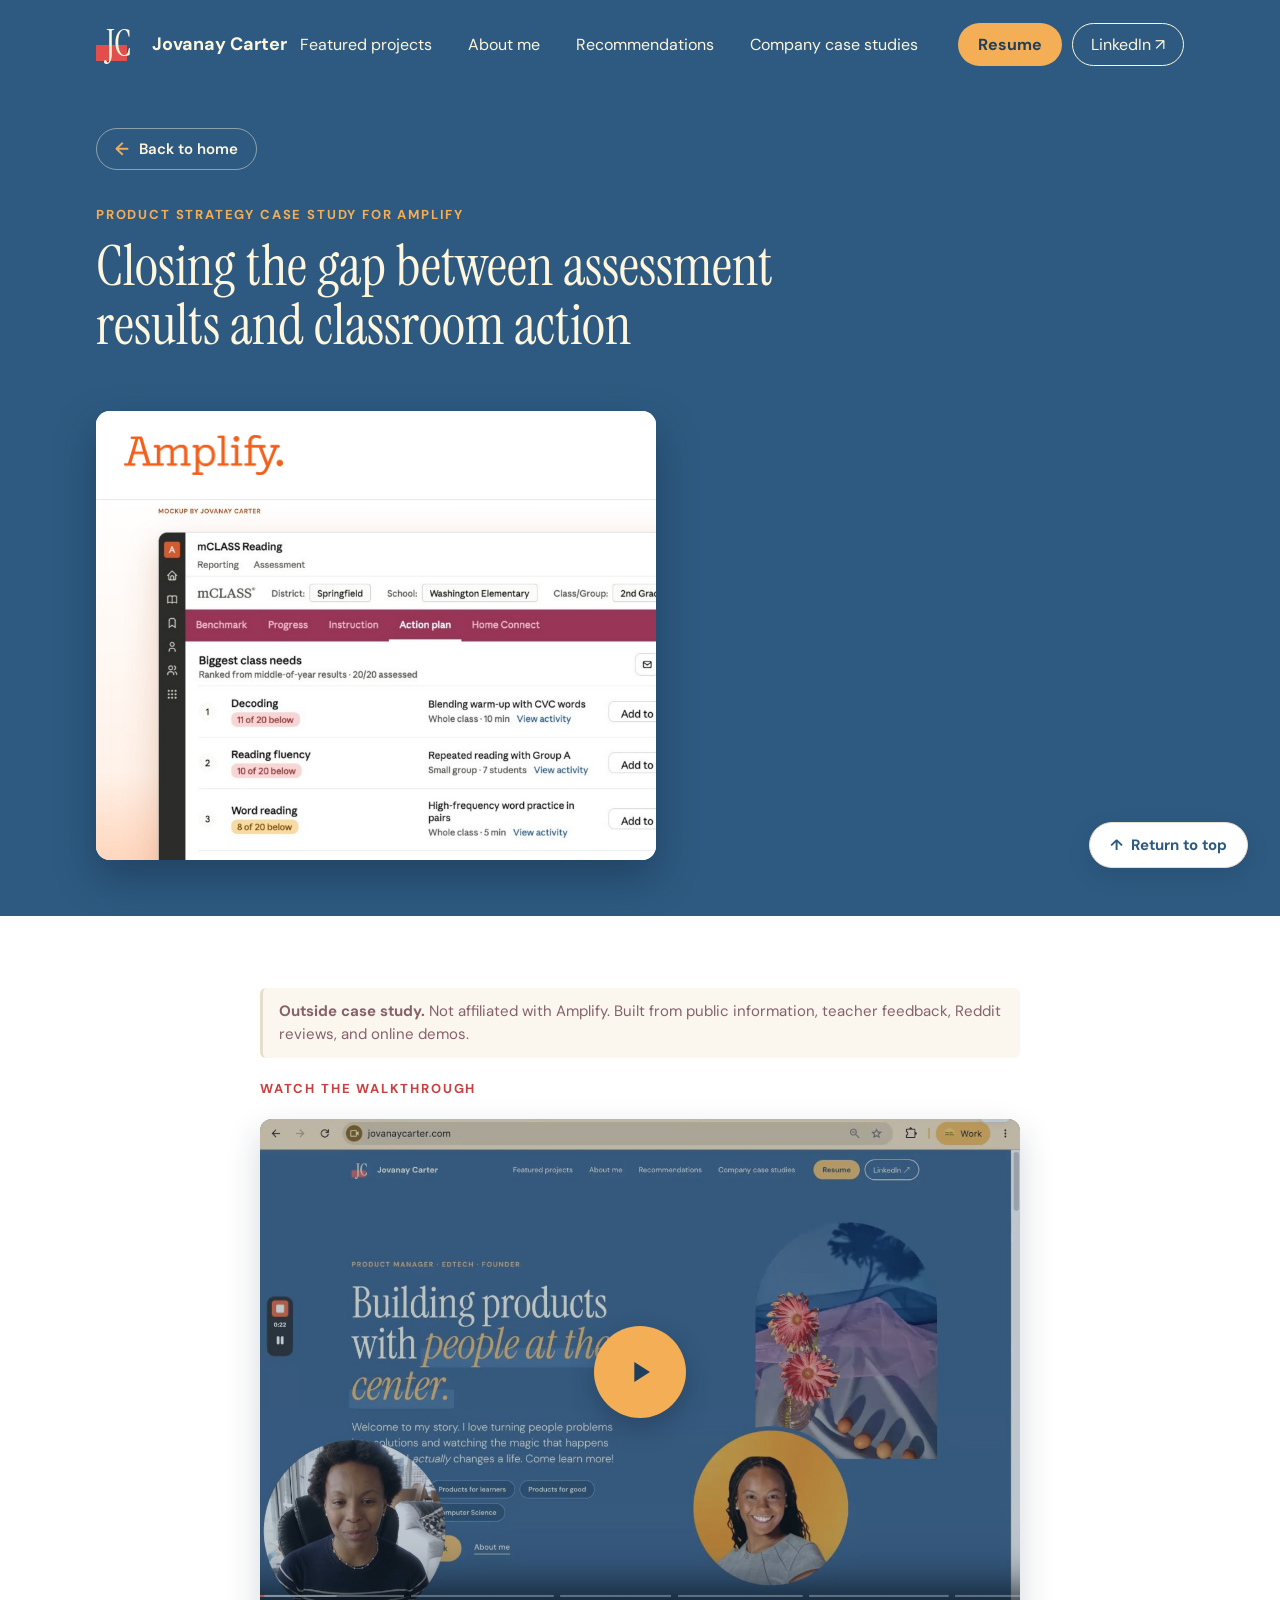
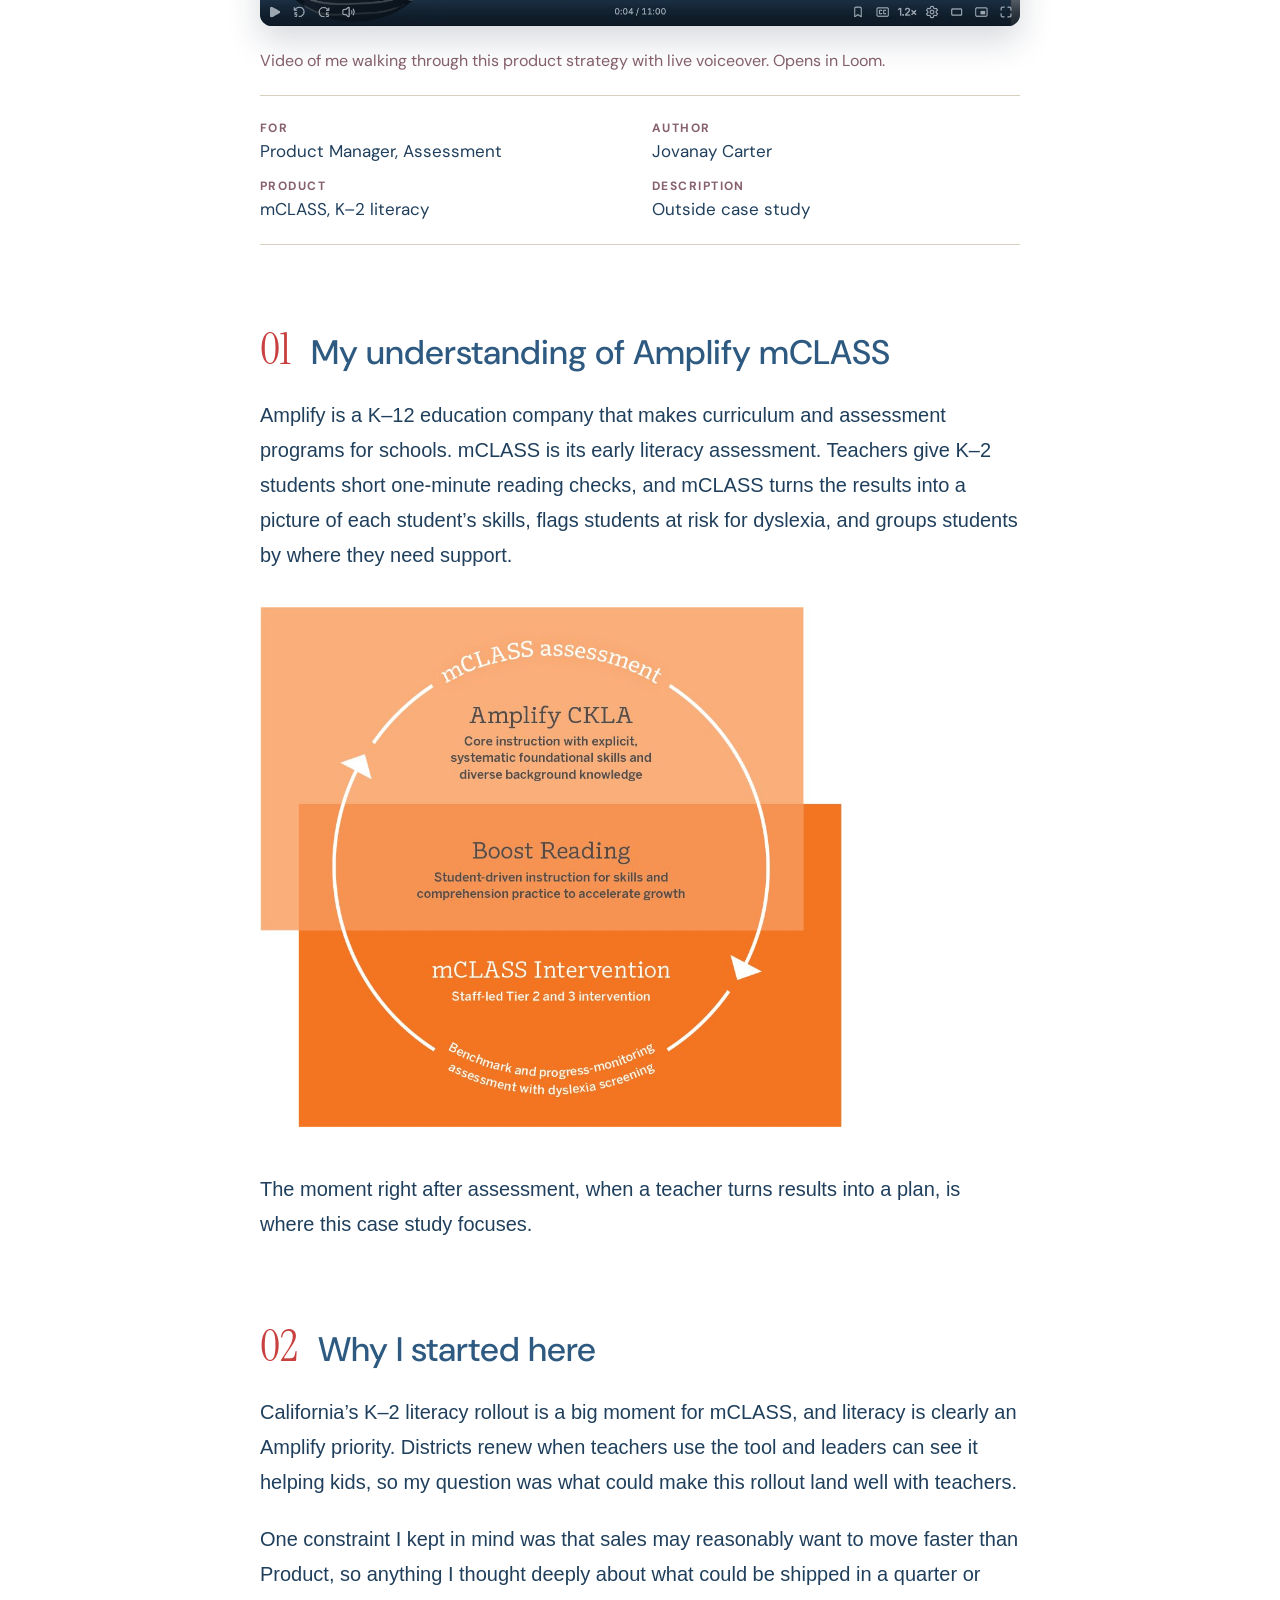
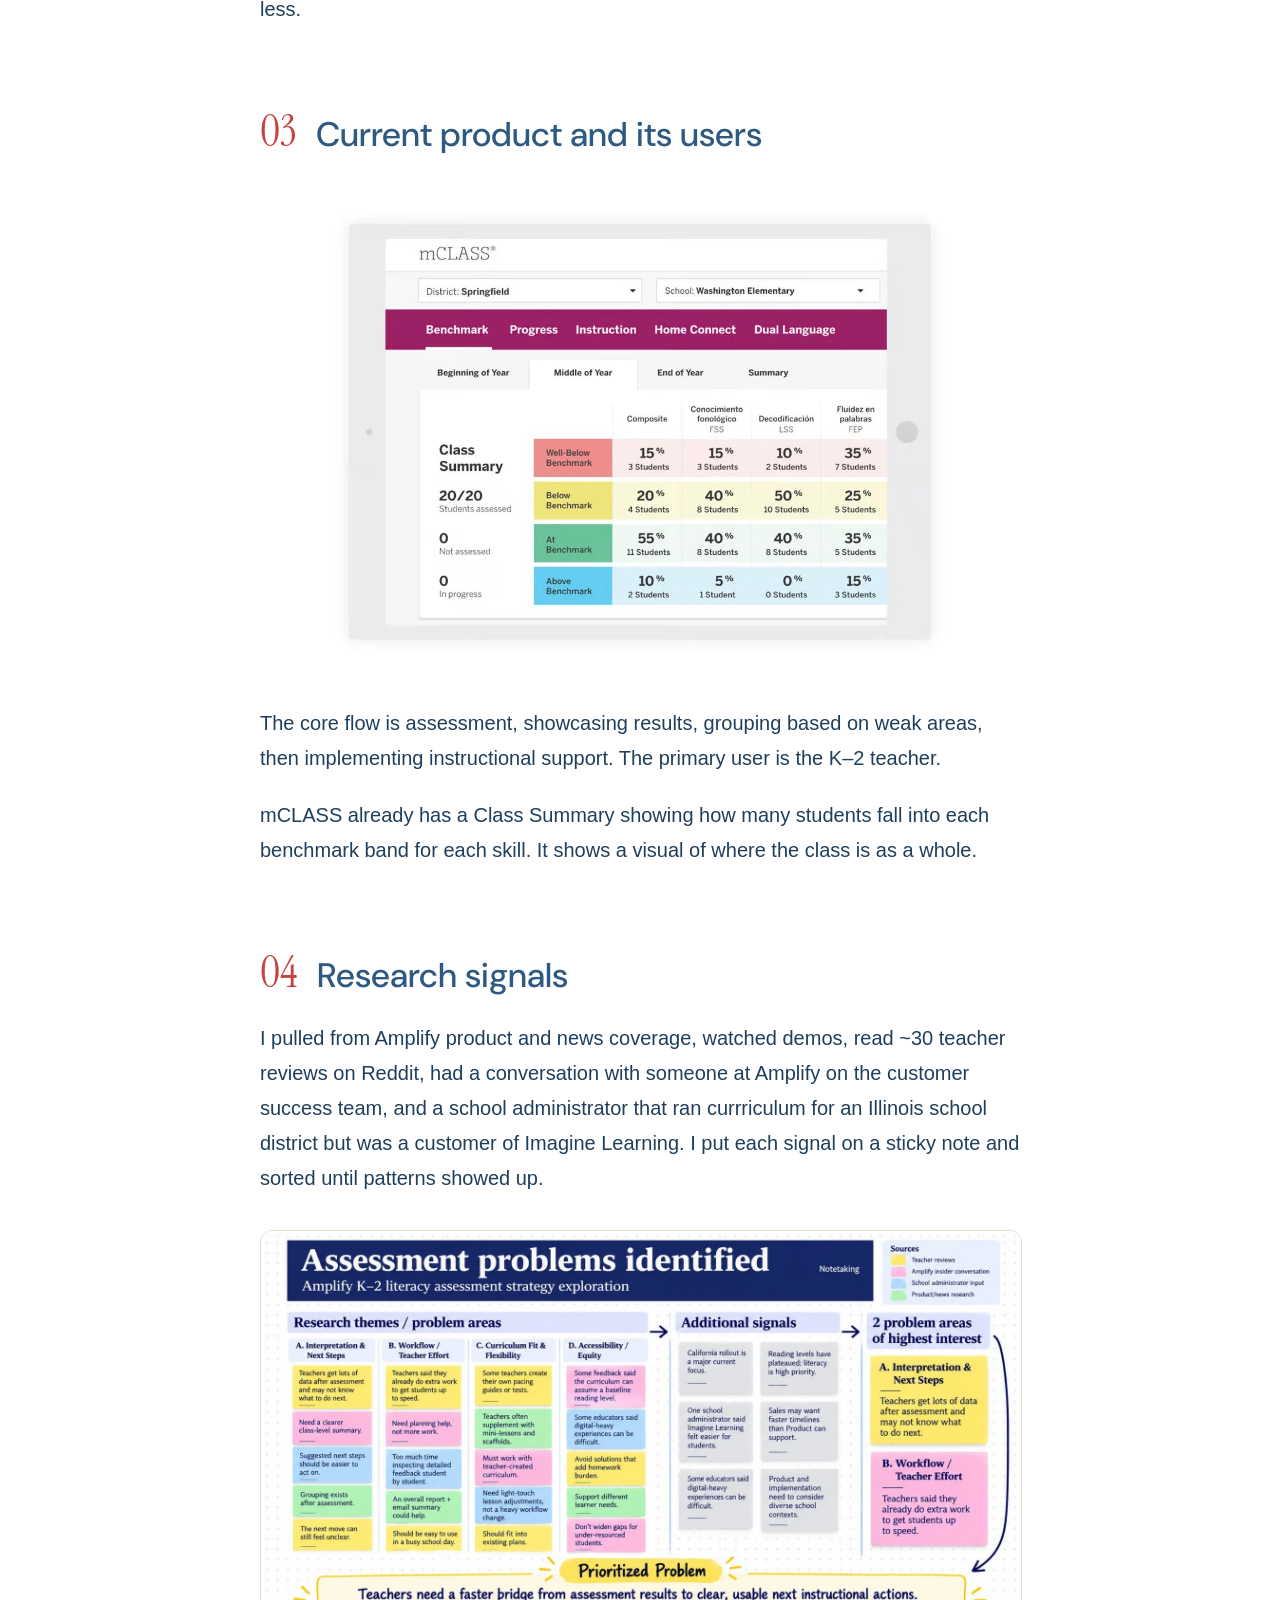
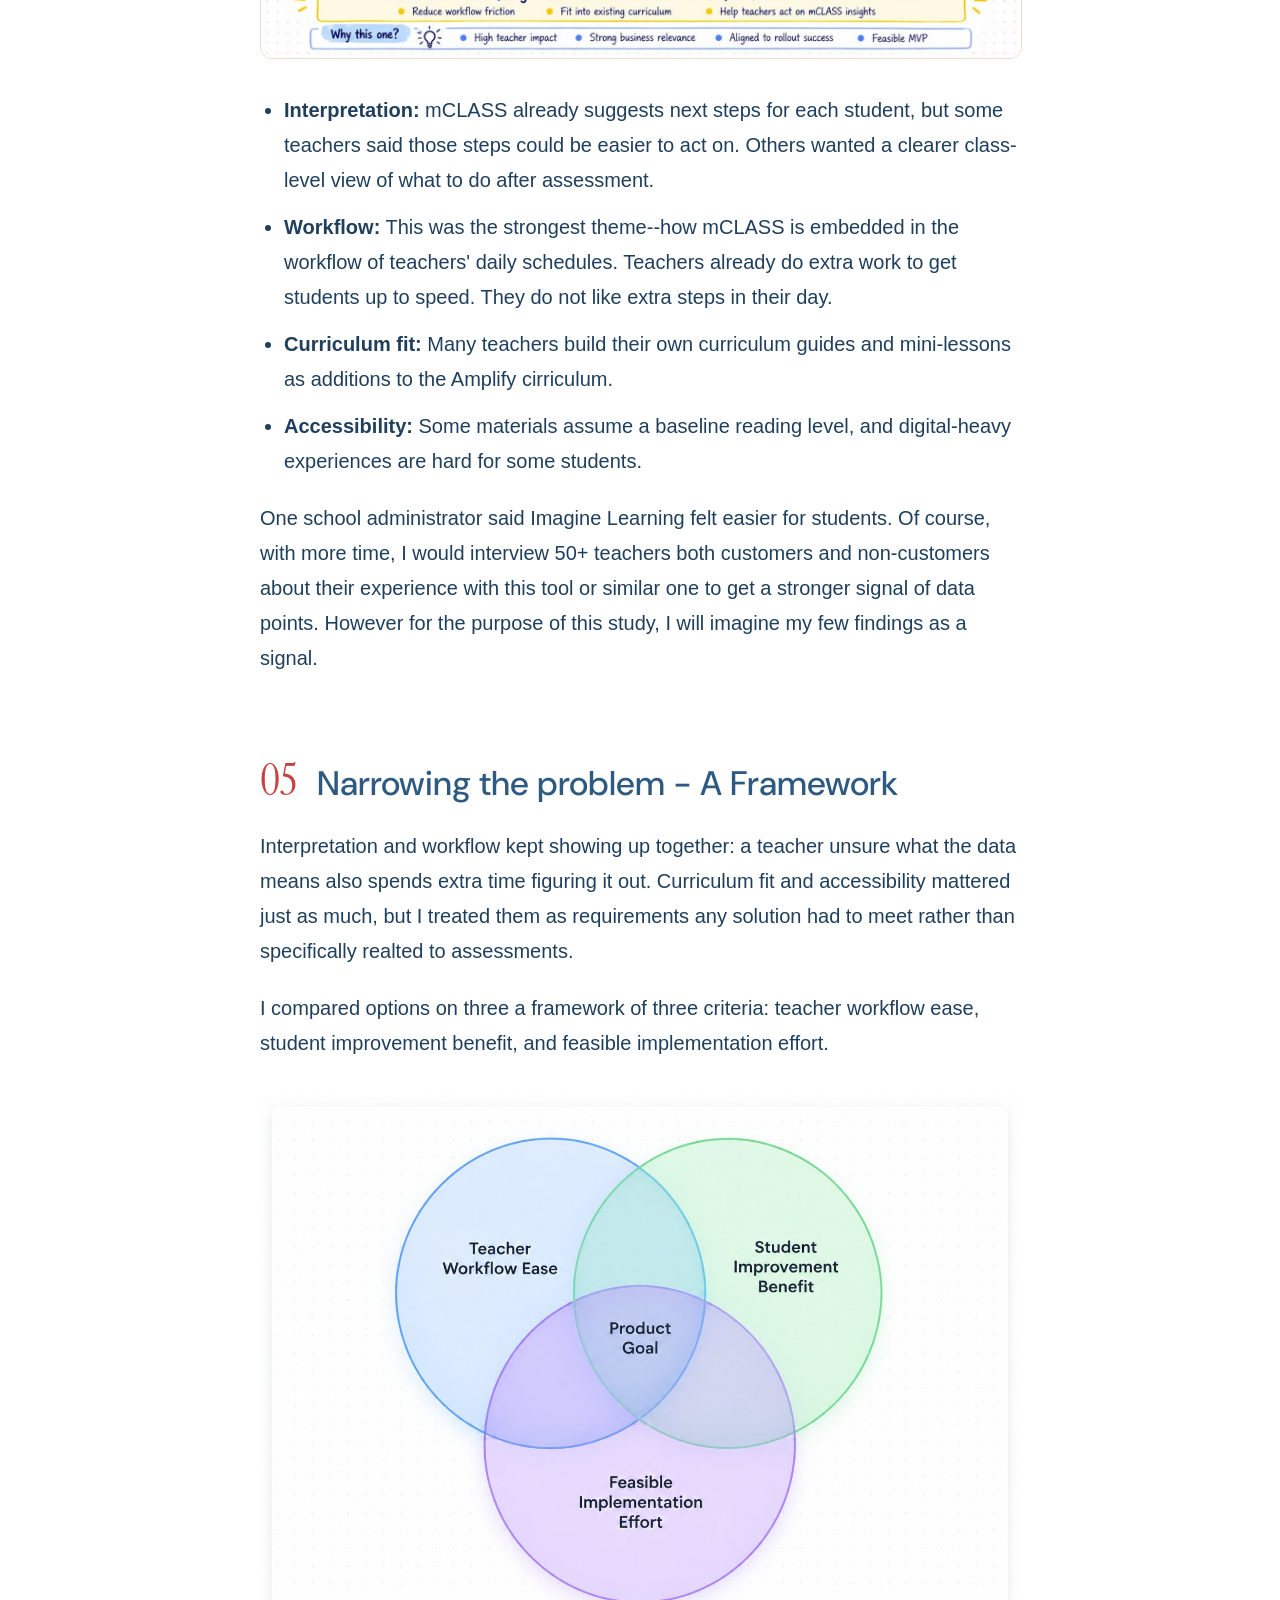
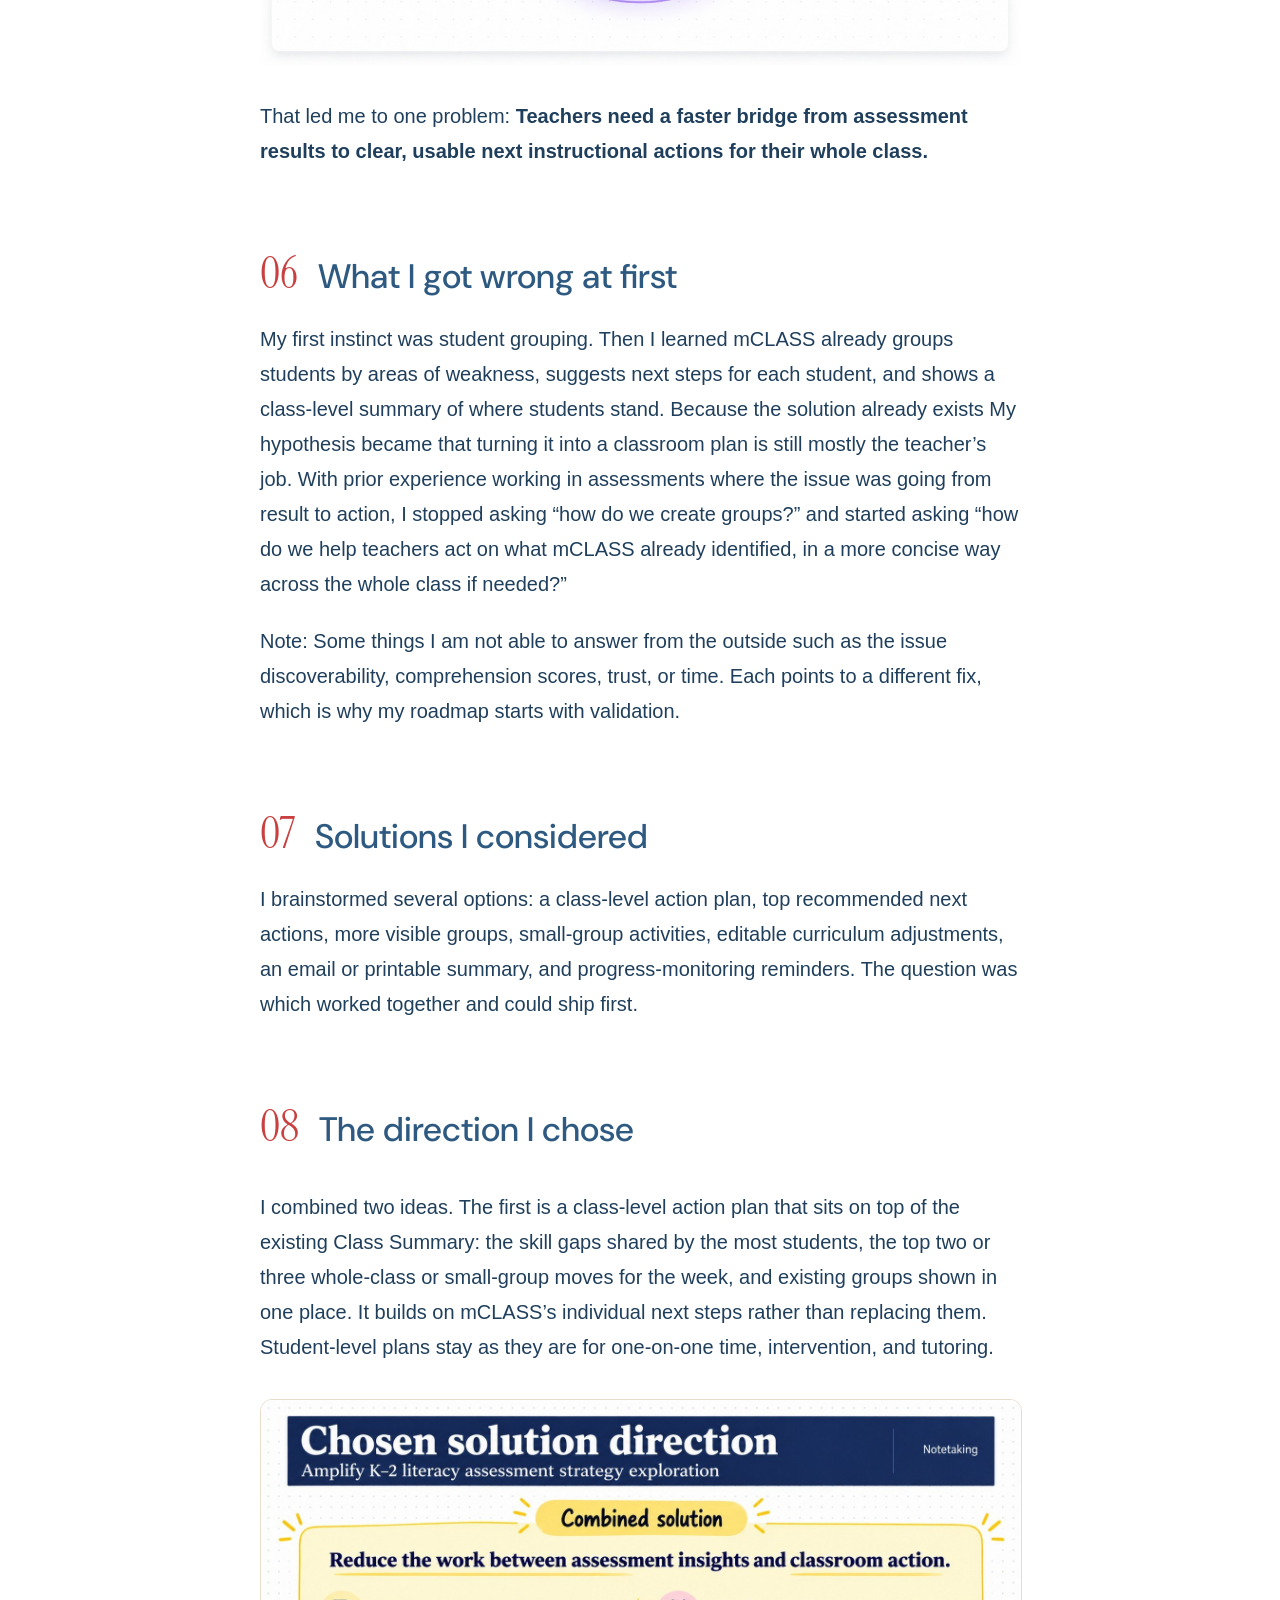
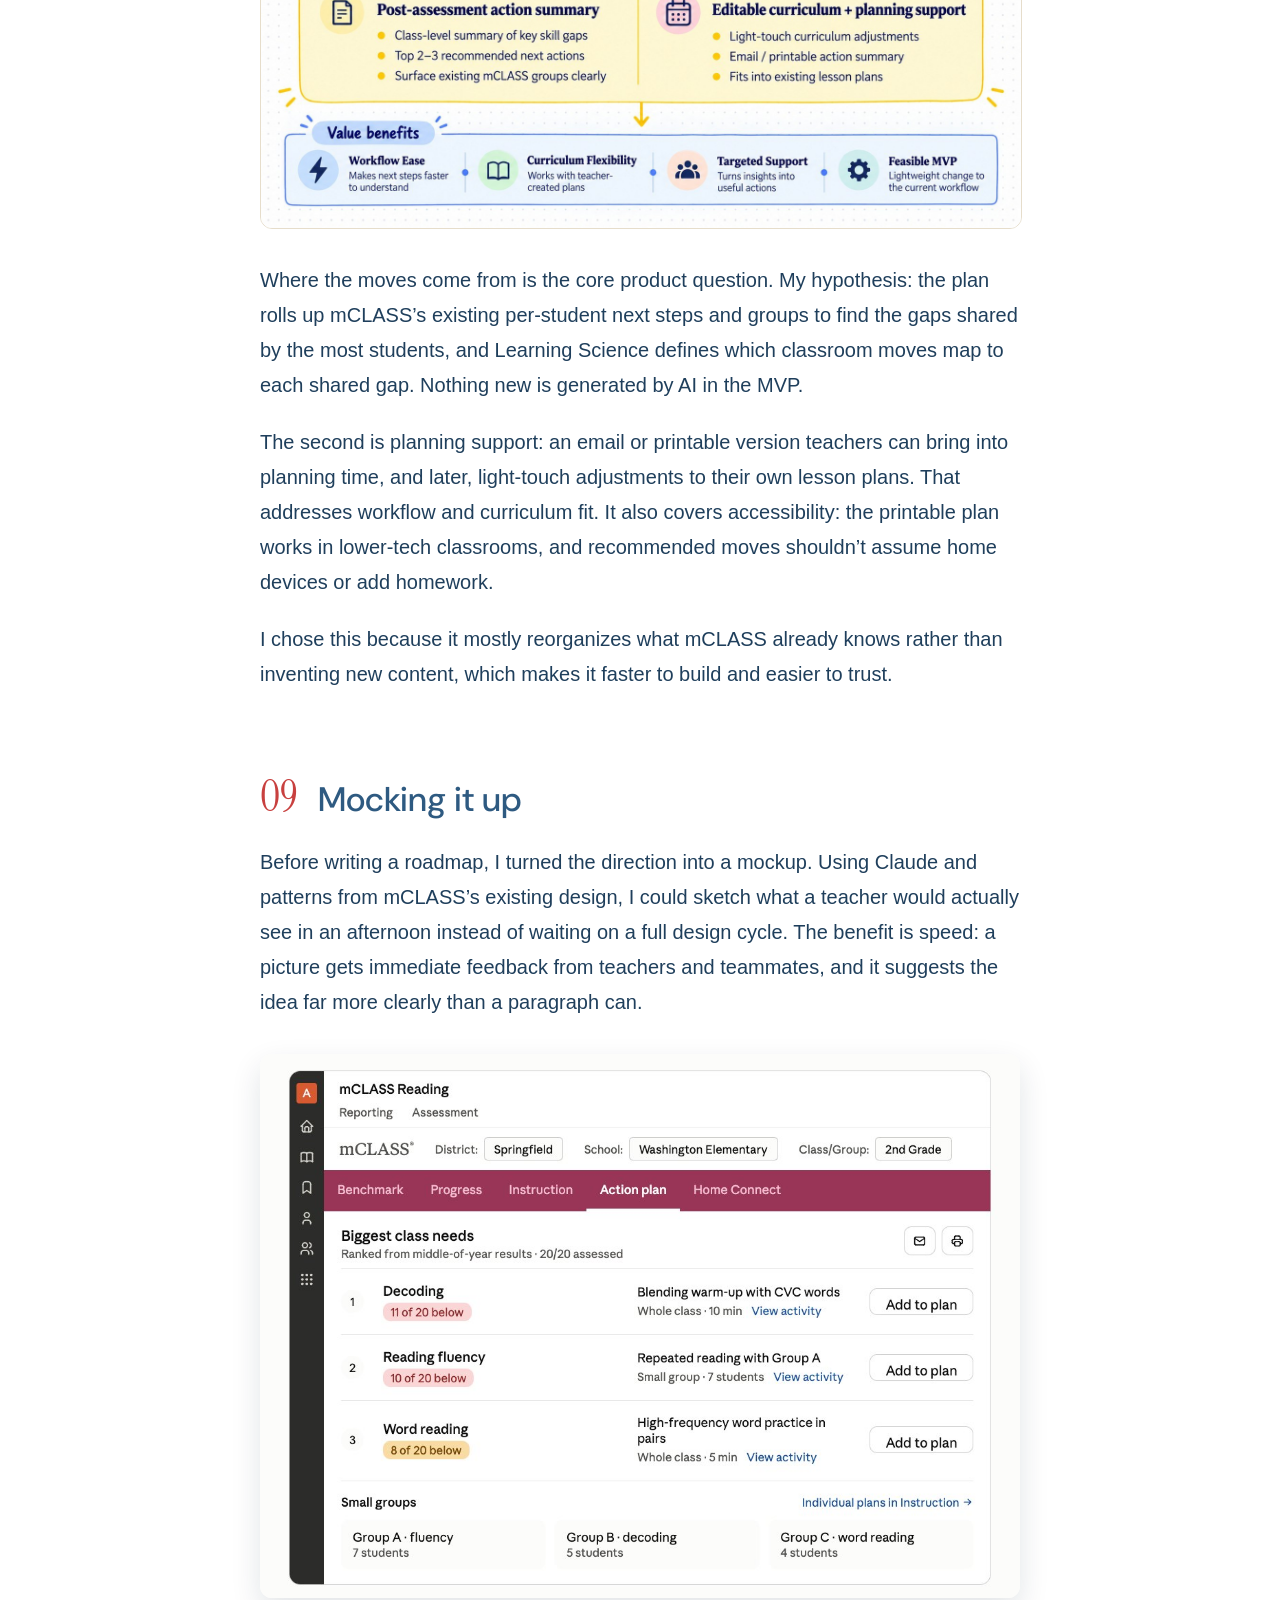
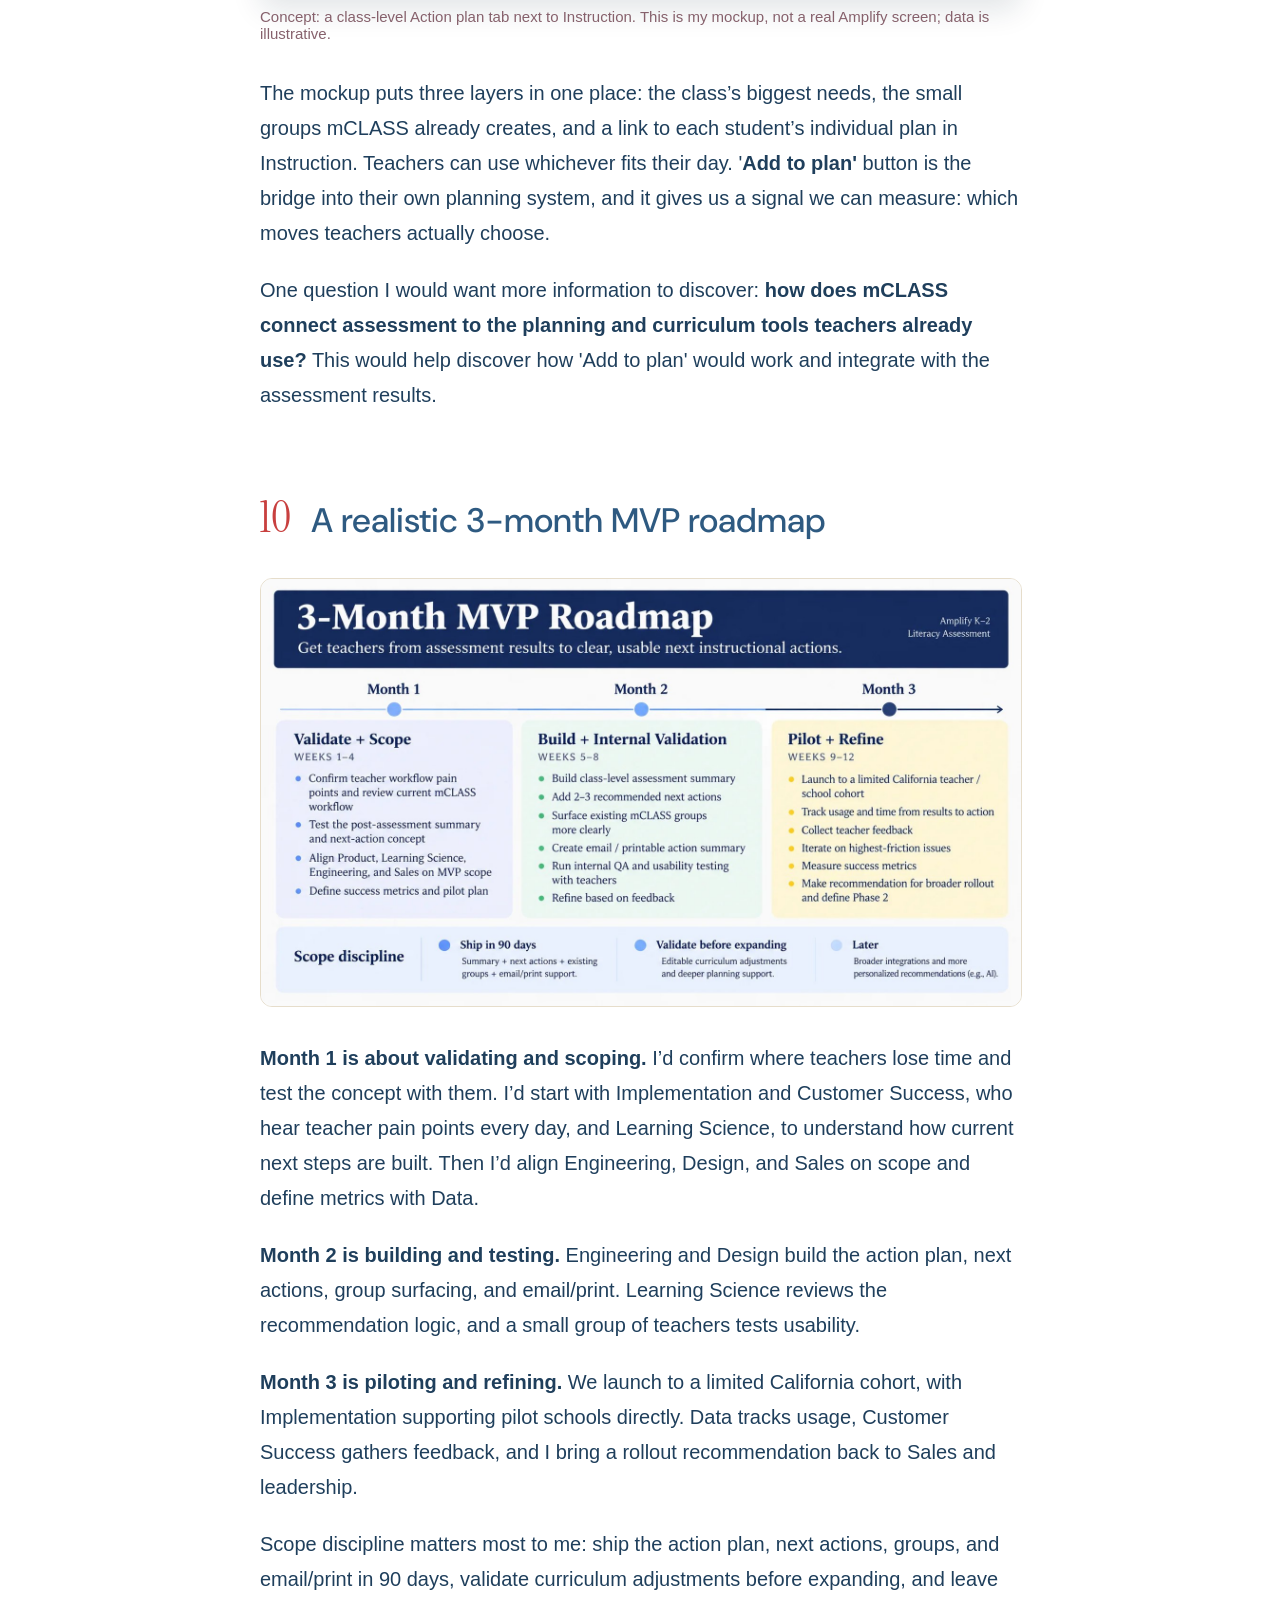
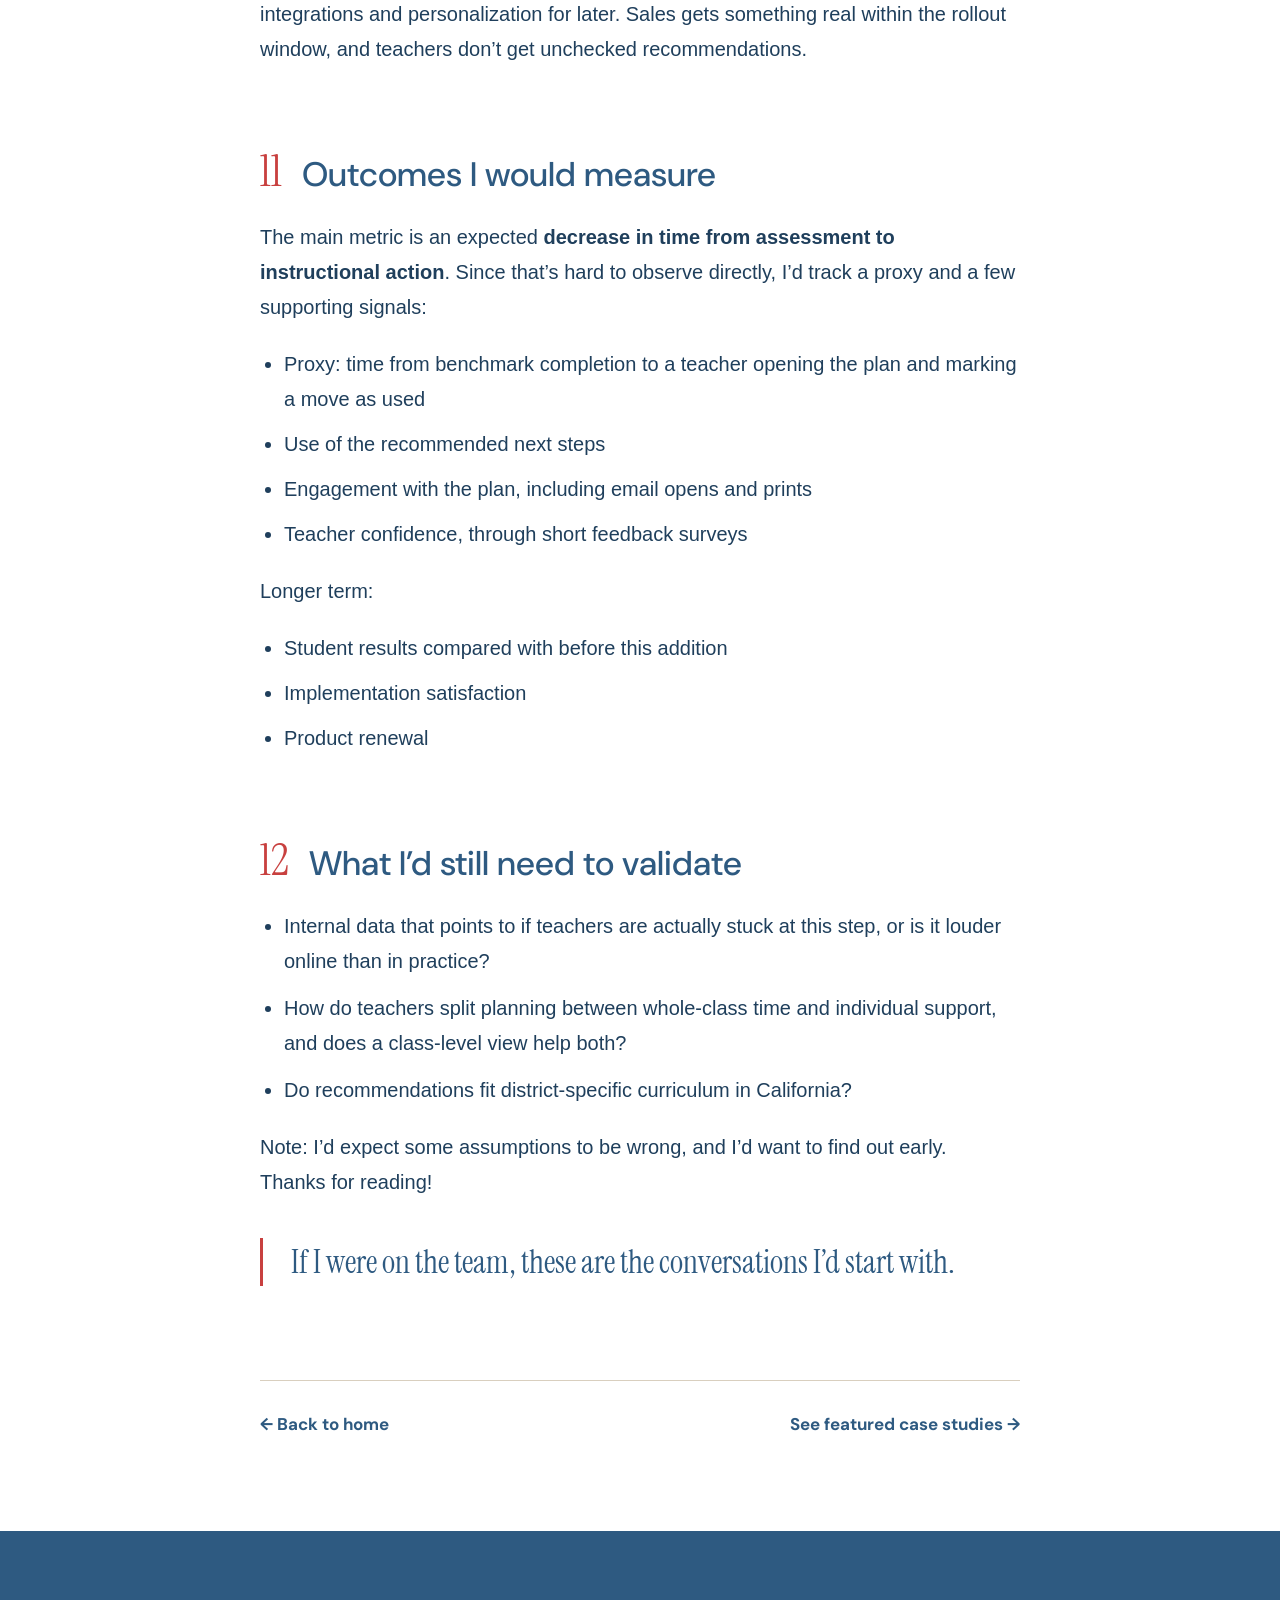
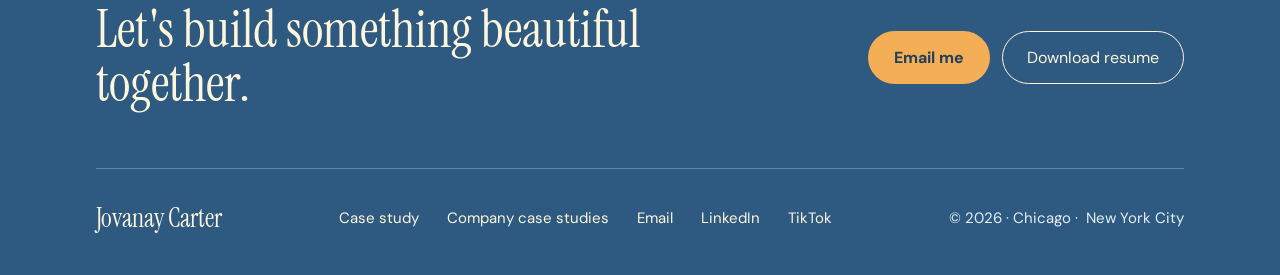
==== commit 56003900: "Short disclaimer intros, walkthrough spacing, My understanding as 01 on Amplify, outline on Amplify " ====
--- a/amplify.html
+++ b/amplify.html
@@ -17,6 +17,7 @@
 <script async src="https://www.googletagmanager.com/gtag/js?id=G-7WJ1HY3163"></script>
 <script>window.dataLayer=window.dataLayer||[];function gtag(){dataLayer.push(arguments);}gtag('js',new Date());gtag('config','G-7WJ1HY3163');</script>
 <script src="analytics.js" defer></script>
+<script src="toc.js" defer></script>
 </head>
 <body>
 <div class="page" style=" display: flex; flex-direction: column; font-family: 'Helvetica Neue', Helvetica, sans-serif; color: #2E5A81; background: #ffffff; overflow-x: hidden">
@@ -58,68 +59,65 @@
 
 <a href="#top" class="to-top" style="position: fixed; right: 32px; bottom: 32px; z-index: 50; display: inline-flex; align-items: center; gap: 8px; padding: 12px 20px; border-radius: 999px; background: #ffffff; border: 1.5px solid #E6DDCB; color: #2E5A81; font-family: 'DM Sans', sans-serif; font-size: 15px; font-weight: 700; text-decoration: none; box-shadow: 0 8px 22px rgba(20,40,60,0.16)"><span aria-hidden="true">↑</span>Return to top</a>
 <article style="flex-grow: 1; box-sizing: border-box; padding: 72px 0 96px; display: flex; flex-direction: column; align-items: center; background: #ffffff">
+
 <div style="width: 760px; display: flex; flex-direction: column; gap: 22px">
-<p style="margin: 0; font-family: 'DM Sans', sans-serif; font-weight: 300; font-size: 24px; line-height: 1.5; color: #2E5A81">I put this together to practice thinking about mCLASS the way I would on the Assessment team. Note: I used public information, teacher feedback, online reviews through reddit, and online demos to gain an understanding and analysis.&nbsp;</p>
-<div style="display: grid; grid-template-columns: repeat(2, minmax(0, 1fr)); gap: 16px 24px; padding: 24px 0; border-top: 1px solid #D9CFBF; border-bottom: 1px solid #D9CFBF"><div style="display: flex; flex-direction: column; gap: 4px"><span style="font-family: 'DM Sans', sans-serif; font-size: 12px; font-weight: 700; letter-spacing: 0.12em; text-transform: uppercase; color: #86616C">For</span><span style="font-family: 'DM Sans', sans-serif; font-size: 17px; color: #1F3F5C">Product Manager, Assessment</span></div><div style="display: flex; flex-direction: column; gap: 4px"><span style="font-family: 'DM Sans', sans-serif; font-size: 12px; font-weight: 700; letter-spacing: 0.12em; text-transform: uppercase; color: #86616C">Author</span><span style="font-family: 'DM Sans', sans-serif; font-size: 17px; color: #1F3F5C">Jovanay Carter</span></div><div style="display: flex; flex-direction: column; gap: 4px"><span style="font-family: 'DM Sans', sans-serif; font-size: 12px; font-weight: 700; letter-spacing: 0.12em; text-transform: uppercase; color: #86616C">Product</span><span style="font-family: 'DM Sans', sans-serif; font-size: 17px; color: #1F3F5C">mCLASS, K–2 literacy</span></div><div style="display: flex; flex-direction: column; gap: 4px"><span style="font-family: &quot;DM Sans&quot;, sans-serif; font-size: 12px; font-weight: 700; letter-spacing: 0.12em; text-transform: uppercase; color: rgb(134, 97, 108)">Description</span><span style="font-family: &quot;DM Sans&quot;, sans-serif; font-size: 17px; color: rgb(31, 63, 92)">Outside case study</span></div></div>
-<section id="walkthrough" style="margin: 8px 0 8px; display: flex; flex-direction: column; gap: 14px; min-height: 540px">
-<div style="display: flex; justify-content: space-between; align-items: baseline"><span style="font-family: &quot;DM Sans&quot;, sans-serif; font-size: 13px; font-weight: 700; letter-spacing: 0.14em; text-transform: uppercase; color: rgb(200, 64, 63)">Watch the walkthrough</span><span style="font-family: &quot;DM Sans&quot;, sans-serif; font-size: 15px; color: rgb(134, 97, 108)"><br></span></div>
-<a href="https://www.loom.com/share/a0e18ebfefde403c862424c6f6ee6055" target="_blank" rel="noopener" aria-label="Watch my product strategy walkthrough on Loom" style="position: relative; display: block; border-radius: 12px; overflow: hidden; background: #2E5A81; box-shadow: 0 14px 34px rgba(20,40,60,0.18); text-decoration: none">
+<p id="intro" data-toc-plain="Intro" style="scroll-margin-top: 32px; margin: 0; padding: 12px 16px; border-left: 3px solid #E6DDCB; background: #FBF7EE; border-radius: 6px; font-family: 'DM Sans', sans-serif; font-size: 15px; line-height: 1.55; color: #86616C"><b>Outside case study.</b> Not affiliated with Amplify. Built from public information, teacher feedback, Reddit reviews, and online demos.</p>
+<span style="font-family: &quot;DM Sans&quot;, sans-serif; font-size: 13px; font-weight: 700; letter-spacing: 0.14em; text-transform: uppercase; color: rgb(200, 64, 63)">Watch the walkthrough</span><a href="https://www.loom.com/share/a0e18ebfefde403c862424c6f6ee6055" target="_blank" rel="noopener" aria-label="Watch my product strategy walkthrough on Loom" style="position: relative; display: block; border-radius: 12px; overflow: hidden; background: #2E5A81; box-shadow: 0 14px 34px rgba(20,40,60,0.18); text-decoration: none">
 <img src="images/amplify/loom-thumbnail.jpg" alt="Video thumbnail: Jovanay walking through her product strategy" width="1386" height="924" style="display: block; width: 100%; height: auto; aspect-ratio: 1386 / 924">
 <span style="position: absolute; inset: 0; display: flex; align-items: center; justify-content: center; background: rgba(31,63,92,0.28)"><span style="width: 92px; height: 92px; border-radius: 50%; background: #F4AE55; display: flex; align-items: center; justify-content: center; box-shadow: 0 10px 24px rgba(20,40,60,0.35)"><svg width="34" height="34" viewBox="0 0 24 24" aria-hidden="true"><path d="M8 5v14l11-7z" fill="#1F3F5C"></path></svg></span></span>
-</a>
-<p style="margin: 0; font-family: 'DM Sans', sans-serif; font-size: 16px; line-height: 1.6; color: #86616C">Video of me walking through this product strategy with live voiceover. Opens in Loom.</p>
-</section>
-<h3 style="margin: 16px 0 0; font-family: 'DM Sans', sans-serif; font-weight: 700; font-size: 22px; color: #2E5A81">My Understanding of Amplify's mCLASS</h3>
-<p style="margin: 0; font-size: 20px; line-height: 1.75; color: #1F3F5C">Amplify is a K–12 education company that makes curriculum and assessment programs for schools. mCLASS is its early literacy assessment. Teachers give K–2 students short one-minute reading checks, and mCLASS turns the results into a picture of each student’s skills, flags students at risk for dyslexia, and groups students by where they need support.</p>
-<figure style="margin: 12px 0; display: flex; flex-direction: column; gap: 10px"><img src="images/amplify/mclass-cycle.jpg" alt="image" width="962" height="860" style="max-width: 100%; height: auto; display: block; object-fit: cover; width: 962px; aspect-ratio: 962 / 860"></figure>
+</a><p style="margin: 0; font-family: 'DM Sans', sans-serif; font-size: 16px; line-height: 1.6; color: #86616C">Video of me walking through this product strategy with live voiceover. Opens in Loom.</p><div style="display: grid; grid-template-columns: repeat(2, minmax(0, 1fr)); gap: 16px 24px; padding: 24px 0; border-top: 1px solid #D9CFBF; border-bottom: 1px solid #D9CFBF"><div style="display: flex; flex-direction: column; gap: 4px"><span style="font-family: 'DM Sans', sans-serif; font-size: 12px; font-weight: 700; letter-spacing: 0.12em; text-transform: uppercase; color: #86616C">For</span><span style="font-family: 'DM Sans', sans-serif; font-size: 17px; color: #1F3F5C">Product Manager, Assessment</span></div><div style="display: flex; flex-direction: column; gap: 4px"><span style="font-family: 'DM Sans', sans-serif; font-size: 12px; font-weight: 700; letter-spacing: 0.12em; text-transform: uppercase; color: #86616C">Author</span><span style="font-family: 'DM Sans', sans-serif; font-size: 17px; color: #1F3F5C">Jovanay Carter</span></div><div style="display: flex; flex-direction: column; gap: 4px"><span style="font-family: 'DM Sans', sans-serif; font-size: 12px; font-weight: 700; letter-spacing: 0.12em; text-transform: uppercase; color: #86616C">Product</span><span style="font-family: 'DM Sans', sans-serif; font-size: 17px; color: #1F3F5C">mCLASS, K–2 literacy</span></div><div style="display: flex; flex-direction: column; gap: 4px"><span style="font-family: &quot;DM Sans&quot;, sans-serif; font-size: 12px; font-weight: 700; letter-spacing: 0.12em; text-transform: uppercase; color: rgb(134, 97, 108)">Description</span><span style="font-family: &quot;DM Sans&quot;, sans-serif; font-size: 17px; color: rgb(31, 63, 92)">Outside case study</span></div></div>
+
+
+<h2 id="s01" data-toc="My understanding" style="margin: 56px 0 0; display: flex; gap: 20px; align-items: baseline; font-family: 'DM Sans', sans-serif; font-weight: 500; font-size: 34px; line-height: 1.2; color: #2E5A81"><span style="font-family: &quot;Instrument Serif&quot;, serif; font-weight: 400; font-size: 44px; color: rgb(200, 64, 63)">01</span>My understanding of Amplify mCLASS</h2><p style="margin: 0; font-size: 20px; line-height: 1.75; color: #1F3F5C">Amplify is a K–12 education company that makes curriculum and assessment programs for schools. mCLASS is its early literacy assessment. Teachers give K–2 students short one-minute reading checks, and mCLASS turns the results into a picture of each student’s skills, flags students at risk for dyslexia, and groups students by where they need support.</p>
+<figure style="margin: 12px 0; display: flex; flex-direction: column; gap: 10px; width: 582px; height: 531px"><img src="images/amplify/mclass-cycle.jpg" alt="image" width="962" height="860" style="max-width: 100%; height: auto; display: block; object-fit: cover; width: 962px; aspect-ratio: 962 / 860"></figure>
 <p style="margin: 0; font-size: 20px; line-height: 1.75; color: #1F3F5C">The moment right after assessment, when a teacher turns results into a plan, is where this case study focuses.</p>
-<h2 style="margin: 56px 0 0; display: flex; gap: 20px; align-items: baseline; font-family: 'DM Sans', sans-serif; font-weight: 500; font-size: 34px; line-height: 1.2; color: #2E5A81"><span style="font-family: 'Instrument Serif', serif; font-weight: 400; font-size: 44px; color: #C8403F">01</span>Why I started here</h2>
+<h2 id="s02" data-toc="Why I started here" style="margin: 56px 0 0; display: flex; gap: 20px; align-items: baseline; font-family: 'DM Sans', sans-serif; font-weight: 500; font-size: 34px; line-height: 1.2; color: #2E5A81"><span style="font-family: 'Instrument Serif', serif; font-weight: 400; font-size: 44px; color: #C8403F">02</span>Why I started here</h2>
 <p style="margin: 0; font-size: 20px; line-height: 1.75; color: #1F3F5C">California’s K–2 literacy rollout is a big moment for mCLASS, and literacy is clearly an Amplify priority. Districts renew when teachers use the tool and leaders can see it helping kids, so my question was what could make this rollout land well with teachers.</p>
 <p style="margin: 0; font-size: 20px; line-height: 1.75; color: #1F3F5C">One constraint I kept in mind was that sales may reasonably want to move faster than Product, so anything I thought deeply about what could be shipped in a quarter or less.</p>
-<h2 style="margin: 56px 0 0; display: flex; gap: 20px; align-items: baseline; font-family: 'DM Sans', sans-serif; font-weight: 500; font-size: 34px; line-height: 1.2; color: #2E5A81"><span style="font-family: &quot;Instrument Serif&quot;, serif; font-weight: 400; font-size: 44px; color: rgb(200, 64, 63)">02</span>Current product and its users</h2>
+<h2 id="s03" data-toc="Current product &amp; users" style="margin: 56px 0 0; display: flex; gap: 20px; align-items: baseline; font-family: 'DM Sans', sans-serif; font-weight: 500; font-size: 34px; line-height: 1.2; color: #2E5A81"><span style="font-family: &quot;Instrument Serif&quot;, serif; font-weight: 400; font-size: 44px; color: rgb(200, 64, 63)">03</span>Current product and its users</h2>
 <figure style="margin: 12px 0; display: flex; flex-direction: column; gap: 10px"><img src="images/amplify/class-summary.jpg" alt="image" width="1374" height="868" style="max-width: 100%; height: auto; display: block; object-fit: cover; width: 1374px; aspect-ratio: 1374 / 868"></figure>
 <p style="margin: 0; font-size: 20px; line-height: 1.75; color: #1F3F5C">The core flow is assessment, showcasing results, grouping based on weak areas, then implementing instructional support. The primary user is the K–2 teacher.</p>
 <p style="margin: 0; font-size: 20px; line-height: 1.75; color: #1F3F5C">mCLASS already has a Class Summary showing how many students fall into each benchmark band for each skill. It shows a visual of where the class is as a whole.<br></p>
-<h2 style="margin: 56px 0 0; display: flex; gap: 20px; align-items: baseline; font-family: 'DM Sans', sans-serif; font-weight: 500; font-size: 34px; line-height: 1.2; color: #2E5A81"><span style="font-family: 'Instrument Serif', serif; font-weight: 400; font-size: 44px; color: #C8403F">03</span>Research signals</h2>
+<h2 id="s04" data-toc="Research signals" style="margin: 56px 0 0; display: flex; gap: 20px; align-items: baseline; font-family: 'DM Sans', sans-serif; font-weight: 500; font-size: 34px; line-height: 1.2; color: #2E5A81"><span style="font-family: 'Instrument Serif', serif; font-weight: 400; font-size: 44px; color: #C8403F">04</span>Research signals</h2>
 <p style="margin: 0; font-size: 20px; line-height: 1.75; color: #1F3F5C">I pulled from Amplify product and news coverage, watched demos, read ~30 teacher reviews on Reddit, had a conversation with someone at Amplify on the customer success team, and a school administrator that ran currriculum for an Illinois school district but was a customer of Imagine Learning. I put each signal on a sticky note and sorted until patterns showed up.</p>
 <figure style="margin: 12px 0; display: flex; flex-direction: column; gap: 10px"><img src="images/amplify/research-whiteboard.jpg" alt="image" width="1672" height="941" style="width: 100%; height: auto; display: block; border-radius: 12px; border: 1px solid #E6DDCB"></figure>
 <ul style="margin: 0; padding-left: 24px; display: flex; flex-direction: column; gap: 12px; font-size: 20px; line-height: 1.75; color: #1F3F5C"><li><strong>Interpretation:</strong> mCLASS already suggests next steps for each student, but some teachers said those steps could be easier to act on. Others wanted a clearer class-level view of what to do after assessment.</li><li><strong>Workflow:</strong> This was the strongest theme--how mCLASS is embedded in the workflow of teachers' daily schedules. Teachers already do extra work to get students up to speed. They do not like extra steps in their day.</li><li><strong>Curriculum fit:</strong> Many teachers build their own curriculum guides and mini-lessons as additions to the Amplify cirriculum.</li><li><strong>Accessibility:</strong> Some materials assume a baseline reading level, and digital-heavy experiences are hard for some students.</li></ul>
 <p style="margin: 0; font-size: 20px; line-height: 1.75; color: #1F3F5C">One school administrator said Imagine Learning felt easier for students. Of course, with more time, I would interview 50+ teachers both customers and non-customers about their experience with this tool or similar one to get a stronger signal of data points. However for the purpose of this study, I will imagine my few findings as a signal.&nbsp;</p>
 
-<h2 style="margin: 56px 0 0; display: flex; gap: 20px; align-items: baseline; font-family: 'DM Sans', sans-serif; font-weight: 500; font-size: 34px; line-height: 1.2; color: #2E5A81"><span style="font-family: &quot;Instrument Serif&quot;, serif; font-weight: 400; font-size: 44px; color: rgb(200, 64, 63)">04</span>Narrowing the problem - A Framework</h2>
+<h2 id="s05" data-toc="Problem framework" style="margin: 56px 0 0; display: flex; gap: 20px; align-items: baseline; font-family: 'DM Sans', sans-serif; font-weight: 500; font-size: 34px; line-height: 1.2; color: #2E5A81"><span style="font-family: &quot;Instrument Serif&quot;, serif; font-weight: 400; font-size: 44px; color: rgb(200, 64, 63)">05</span>Narrowing the problem - A Framework</h2>
 <p style="margin: 0; font-size: 20px; line-height: 1.75; color: #1F3F5C">Interpretation and workflow kept showing up together: a teacher unsure what the data means also spends extra time figuring it out. Curriculum fit and accessibility mattered just as much, but I treated them as requirements any solution had to meet rather than specifically realted to assessments.</p>
 <p style="margin: 0; font-size: 20px; line-height: 1.75; color: #1F3F5C">I compared options on three a framework of three criteria: teacher workflow ease, student improvement benefit, and feasible implementation effort.</p>
 <figure style="margin: 12px 0; display: flex; flex-direction: column; gap: 10px"><img src="images/amplify/framework.jpg" alt="student" width="1448" height="1086" style="max-width: 100%; height: auto; display: block; object-fit: cover; width: 1448px; aspect-ratio: 1448 / 1086"></figure>
 <p style="margin: 0; font-size: 20px; line-height: 1.75; color: #1F3F5C">That led me to one problem: <strong>Teachers need a faster bridge from assessment results to clear, usable next instructional actions for their whole class.</strong></p>
-<h2 style="margin: 56px 0 0; display: flex; gap: 20px; align-items: baseline; font-family: 'DM Sans', sans-serif; font-weight: 500; font-size: 34px; line-height: 1.2; color: #2E5A81"><span style="font-family: 'Instrument Serif', serif; font-weight: 400; font-size: 44px; color: #C8403F">05</span>What I got wrong at first</h2>
+<h2 id="s06" data-toc="What I got wrong" style="margin: 56px 0 0; display: flex; gap: 20px; align-items: baseline; font-family: 'DM Sans', sans-serif; font-weight: 500; font-size: 34px; line-height: 1.2; color: #2E5A81"><span style="font-family: 'Instrument Serif', serif; font-weight: 400; font-size: 44px; color: #C8403F">06</span>What I got wrong at first</h2>
 <p style="margin: 0; font-size: 20px; line-height: 1.75; color: #1F3F5C">My first instinct was student grouping. Then I learned mCLASS already groups students by areas of weakness, suggests next steps for each student, and shows a class-level summary of where students stand. Because the solution already exists My hypothesis became that turning it into a classroom plan is still mostly the teacher’s job. With prior experience working in assessments where the issue was going from result to action, I stopped asking “how do we create groups?” and started asking “how do we help teachers act on what mCLASS already identified, in a more concise way across the whole class if needed?”</p>
 <p style="margin: 0; font-size: 20px; line-height: 1.75; color: #1F3F5C">Note: Some things I am not able to answer from the outside such as the issue discoverability, comprehension scores, trust, or time. Each points to a different fix, which is why my roadmap starts with validation.</p>
-<h2 style="margin: 56px 0 0; display: flex; gap: 20px; align-items: baseline; font-family: 'DM Sans', sans-serif; font-weight: 500; font-size: 34px; line-height: 1.2; color: #2E5A81"><span style="font-family: 'Instrument Serif', serif; font-weight: 400; font-size: 44px; color: #C8403F">06</span>Solutions I considered</h2>
+<h2 id="s07" data-toc="Solutions considered" style="margin: 56px 0 0; display: flex; gap: 20px; align-items: baseline; font-family: 'DM Sans', sans-serif; font-weight: 500; font-size: 34px; line-height: 1.2; color: #2E5A81"><span style="font-family: 'Instrument Serif', serif; font-weight: 400; font-size: 44px; color: #C8403F">07</span>Solutions I considered</h2>
 <p style="margin: 0; font-size: 20px; line-height: 1.75; color: #1F3F5C">I brainstormed several options: a class-level action plan, top recommended next actions, more visible groups, small-group activities, editable curriculum adjustments, an email or printable summary, and progress-monitoring reminders. The question was which worked together and could ship first.</p>
-<h2 style="margin: 56px 0 0; display: flex; gap: 20px; align-items: baseline; font-family: 'DM Sans', sans-serif; font-weight: 500; font-size: 34px; line-height: 1.2; color: #2E5A81"><span style="font-family: &quot;Instrument Serif&quot;, serif; font-weight: 400; font-size: 44px; color: rgb(200, 64, 63)">07</span>The direction I chose</h2>
+<h2 id="s08" data-toc="Solution direction" style="margin: 56px 0 0; display: flex; gap: 20px; align-items: baseline; font-family: 'DM Sans', sans-serif; font-weight: 500; font-size: 34px; line-height: 1.2; color: #2E5A81"><span style="font-family: &quot;Instrument Serif&quot;, serif; font-weight: 400; font-size: 44px; color: rgb(200, 64, 63)">08</span>The direction I chose</h2>
 
 <div style="margin: 0; font-size: 20px; line-height: 1.75; color: #1F3F5C"><p class="p1" style="margin: 0px; font-style: normal; font-variant: normal; font-size-adjust: none; font-language-override: normal; font-kerning: auto; font-optical-sizing: auto; font-feature-settings: normal; font-variation-settings: normal; font-stretch: normal; font-size: 13px; line-height: normal; font-family: &quot;Helvetica Neue&quot;; min-height: 15px; color: rgb(0, 0, 0)"><br></p>I combined two ideas. The first is a class-level action plan that sits on top of the existing Class Summary: the skill gaps shared by the most students, the top two or three whole-class or small-group moves for the week, and existing groups shown in one place. It builds on mCLASS’s individual next steps rather than replacing them. Student-level plans stay as they are for one-on-one time, intervention, and tutoring.</div><figure style="margin: 12px 0; display: flex; flex-direction: column; gap: 10px"><img src="images/amplify/chosen-direction.jpg" width="1600" height="900" alt="Chosen solution direction: a combined solution to reduce the work between assessment insights and classroom action, pairing a post-assessment action summary with editable curriculum and planning support, for workflow ease, curriculum flexibility, targeted support and a feasible MVP" style="width: 100%; height: auto; display: block; border-radius: 12px; border: 1px solid #E6DDCB"></figure>
 <p style="margin: 0; font-size: 20px; line-height: 1.75; color: #1F3F5C">Where the moves come from is the core product question. My hypothesis: the plan rolls up mCLASS’s existing per-student next steps and groups to find the gaps shared by the most students, and Learning Science defines which classroom moves map to each shared gap. Nothing new is generated by AI in the MVP.</p>
 <p style="margin: 0; font-size: 20px; line-height: 1.75; color: #1F3F5C">The second is planning support: an email or printable version teachers can bring into planning time, and later, light-touch adjustments to their own lesson plans. That addresses workflow and curriculum fit. It also covers accessibility: the printable plan works in lower-tech classrooms, and recommended moves shouldn’t assume home devices or add homework.</p>
 <p style="margin: 0; font-size: 20px; line-height: 1.75; color: #1F3F5C">I chose this because it mostly reorganizes what mCLASS already knows rather than inventing new content, which makes it faster to build and easier to trust.&nbsp;<br></p>
-<h2 style="margin: 56px 0 0; display: flex; gap: 20px; align-items: baseline; font-family: 'DM Sans', sans-serif; font-weight: 500; font-size: 34px; line-height: 1.2; color: #2E5A81"><span style="font-family: 'Instrument Serif', serif; font-weight: 400; font-size: 44px; color: #C8403F">08</span>Mocking it up</h2>
+<h2 id="s09" data-toc="Mocking it up" style="margin: 56px 0 0; display: flex; gap: 20px; align-items: baseline; font-family: 'DM Sans', sans-serif; font-weight: 500; font-size: 34px; line-height: 1.2; color: #2E5A81"><span style="font-family: 'Instrument Serif', serif; font-weight: 400; font-size: 44px; color: #C8403F">09</span>Mocking it up</h2>
 <p style="margin: 0; font-size: 20px; line-height: 1.75; color: #1F3F5C">Before writing a roadmap, I turned the direction into a mockup. Using Claude and patterns from mCLASS’s existing design, I could sketch what a teacher would actually see in an afternoon instead of waiting on a full design cycle. The benefit is speed: a picture gets immediate feedback from teachers and teammates, and it suggests the idea far more clearly than a paragraph can.</p>
 <figure style="margin: 12px 0; display: flex; flex-direction: column; gap: 10px"><img src="images/amplify/action-plan-mockup.jpg" width="1106" height="792" alt="Concept mockup of an Action plan tab in mCLASS Reading: the biggest class needs ranked from middle-of-year results, each with a suggested whole-class or small-group activity and an Add to plan button, plus existing small groups, a link to individual plans, and email and print buttons" style="width: 100%; height: auto; display: block; border-radius: 12px; box-shadow: 0 12px 30px rgba(20,40,60,0.12)"><figcaption style="font-size: 15px; color: #86616C">Concept: a class-level Action plan tab next to Instruction. This is my mockup, not a real Amplify screen; data is illustrative.</figcaption></figure>
 <p style="margin: 0; font-size: 20px; line-height: 1.75; color: #1F3F5C">The mockup puts three layers in one place: the class’s biggest needs, the small groups mCLASS already creates, and a link to each student’s individual plan in Instruction. Teachers can use whichever fits their day. '<strong>Add to plan' </strong>button is the bridge into their own planning system, and it gives us a signal we can measure: which moves teachers actually choose.</p>
 <p style="margin: 0; font-size: 20px; line-height: 1.75; color: #1F3F5C">One question I would want more information to discover: <strong>how does mCLASS connect assessment to the planning and curriculum tools teachers already use?</strong>&nbsp;This would help discover how 'Add to plan' would work and integrate with the assessment results.</p>
-<h2 style="margin: 56px 0 0; display: flex; gap: 20px; align-items: baseline; font-family: 'DM Sans', sans-serif; font-weight: 500; font-size: 34px; line-height: 1.2; color: #2E5A81"><span style="font-family: 'Instrument Serif', serif; font-weight: 400; font-size: 44px; color: #C8403F">09</span>A realistic 3-month MVP roadmap</h2>
+<h2 id="s10" data-toc="MVP roadmap" style="margin: 56px 0 0; display: flex; gap: 20px; align-items: baseline; font-family: 'DM Sans', sans-serif; font-weight: 500; font-size: 34px; line-height: 1.2; color: #2E5A81"><span style="font-family: 'Instrument Serif', serif; font-weight: 400; font-size: 44px; color: #C8403F">10</span>A realistic 3-month MVP roadmap</h2>
 <figure style="margin: 12px 0; display: flex; flex-direction: column; gap: 10px"><img src="images/amplify/mvp-roadmap.jpg" alt="3-month-mvp-roadmap" width="1672" height="941" style="width: 100%; height: auto; display: block; border-radius: 12px; border: 1px solid #E6DDCB"></figure>
 <p style="margin: 0; font-size: 20px; line-height: 1.75; color: #1F3F5C"><strong>Month 1 is about validating and scoping.</strong> I’d confirm where teachers lose time and test the concept with them. I’d start with Implementation and Customer Success, who hear teacher pain points every day, and Learning Science, to understand how current next steps are built. Then I’d align Engineering, Design, and Sales on scope and define metrics with Data.</p>
 <p style="margin: 0; font-size: 20px; line-height: 1.75; color: #1F3F5C"><strong>Month 2 is building and testing.</strong> Engineering and Design build the action plan, next actions, group surfacing, and email/print. Learning Science reviews the recommendation logic, and a small group of teachers tests usability.</p>
 <p style="margin: 0; font-size: 20px; line-height: 1.75; color: #1F3F5C"><strong>Month 3 is piloting and refining.</strong> We launch to a limited California cohort, with Implementation supporting pilot schools directly. Data tracks usage, Customer Success gathers feedback, and I bring a rollout recommendation back to Sales and leadership.</p>
 <p style="margin: 0; font-size: 20px; line-height: 1.75; color: #1F3F5C">Scope discipline matters most to me: ship the action plan, next actions, groups, and email/print in 90 days, validate curriculum adjustments before expanding, and leave integrations and personalization for later. Sales gets something real within the rollout window, and teachers don’t get unchecked recommendations.</p>
-<h2 style="margin: 56px 0 0; display: flex; gap: 20px; align-items: baseline; font-family: 'DM Sans', sans-serif; font-weight: 500; font-size: 34px; line-height: 1.2; color: #2E5A81"><span style="font-family: 'Instrument Serif', serif; font-weight: 400; font-size: 44px; color: #C8403F">10</span>Outcomes I would measure</h2>
+<h2 id="s11" data-toc="Metrics" style="margin: 56px 0 0; display: flex; gap: 20px; align-items: baseline; font-family: 'DM Sans', sans-serif; font-weight: 500; font-size: 34px; line-height: 1.2; color: #2E5A81"><span style="font-family: 'Instrument Serif', serif; font-weight: 400; font-size: 44px; color: #C8403F">11</span>Outcomes I would measure</h2>
 <p style="margin: 0; font-size: 20px; line-height: 1.75; color: #1F3F5C">The main metric is an expected <strong>decrease in time from assessment to instructional action</strong>. Since that’s hard to observe directly, I’d track a proxy and a few supporting signals:</p>
 <ul style="margin: 0; padding-left: 24px; display: flex; flex-direction: column; gap: 10px; font-size: 20px; line-height: 1.75; color: #1F3F5C"><li>Proxy: time from benchmark completion to a teacher opening the plan and marking a move as used</li><li>Use of the recommended next steps</li><li>Engagement with the plan, including email opens and prints</li><li>Teacher confidence, through short feedback surveys</li></ul>
 <p style="margin: 0; font-size: 20px; line-height: 1.75; color: #1F3F5C">Longer term:</p>
 <ul style="margin: 0; padding-left: 24px; display: flex; flex-direction: column; gap: 10px; font-size: 20px; line-height: 1.75; color: #1F3F5C"><li>Student results compared with before this addition</li><li>Implementation satisfaction</li><li>Product renewal</li></ul>
 
-<h2 style="margin: 56px 0 0; display: flex; gap: 20px; align-items: baseline; font-family: 'DM Sans', sans-serif; font-weight: 500; font-size: 34px; line-height: 1.2; color: #2E5A81"><span style="font-family: 'Instrument Serif', serif; font-weight: 400; font-size: 44px; color: #C8403F">11</span>What I’d still need to validate</h2>
+<h2 id="s12" data-toc="Still to validate" style="margin: 56px 0 0; display: flex; gap: 20px; align-items: baseline; font-family: 'DM Sans', sans-serif; font-weight: 500; font-size: 34px; line-height: 1.2; color: #2E5A81"><span style="font-family: 'Instrument Serif', serif; font-weight: 400; font-size: 44px; color: #C8403F">12</span>What I’d still need to validate</h2>
 <ul style="margin: 0; padding-left: 24px; display: flex; flex-direction: column; gap: 12px; font-size: 20px; line-height: 1.75; color: #1F3F5C"><li>Internal data that points to if teachers are actually stuck at this step, or is it louder online than in practice?</li><li>How do teachers split planning between whole-class time and individual support, and does a class-level view help both?</li><li>Do recommendations fit district-specific curriculum in California?</li></ul>
 
 <p style="margin: 0; font-size: 20px; line-height: 1.75; color: #1F3F5C">Note: I’d expect some assumptions to be wrong, and I’d want to find out early.<br>Thanks for reading!</p>
--- a/site.css
+++ b/site.css
@@ -70,3 +70,6 @@
 h2[data-toc] { scroll-margin-top: 32px; }
 @media (max-width: 1290px) { .cs-toc { display: none; } }
 .cs-toc a.cs-toc-sub { padding: 4px 0 4px 40px; font-size: 13.5px; }
+.cs-toc a.cs-toc-sub { gap: 6px; }
+.cs-toc-mark { opacity: .6; }
+@media (max-width: 800px) { .page article a[aria-label*="Loom"], .page article a[aria-label*="Loom"] > span { width: 100% !important; height: auto !important; left: 0 !important; } }
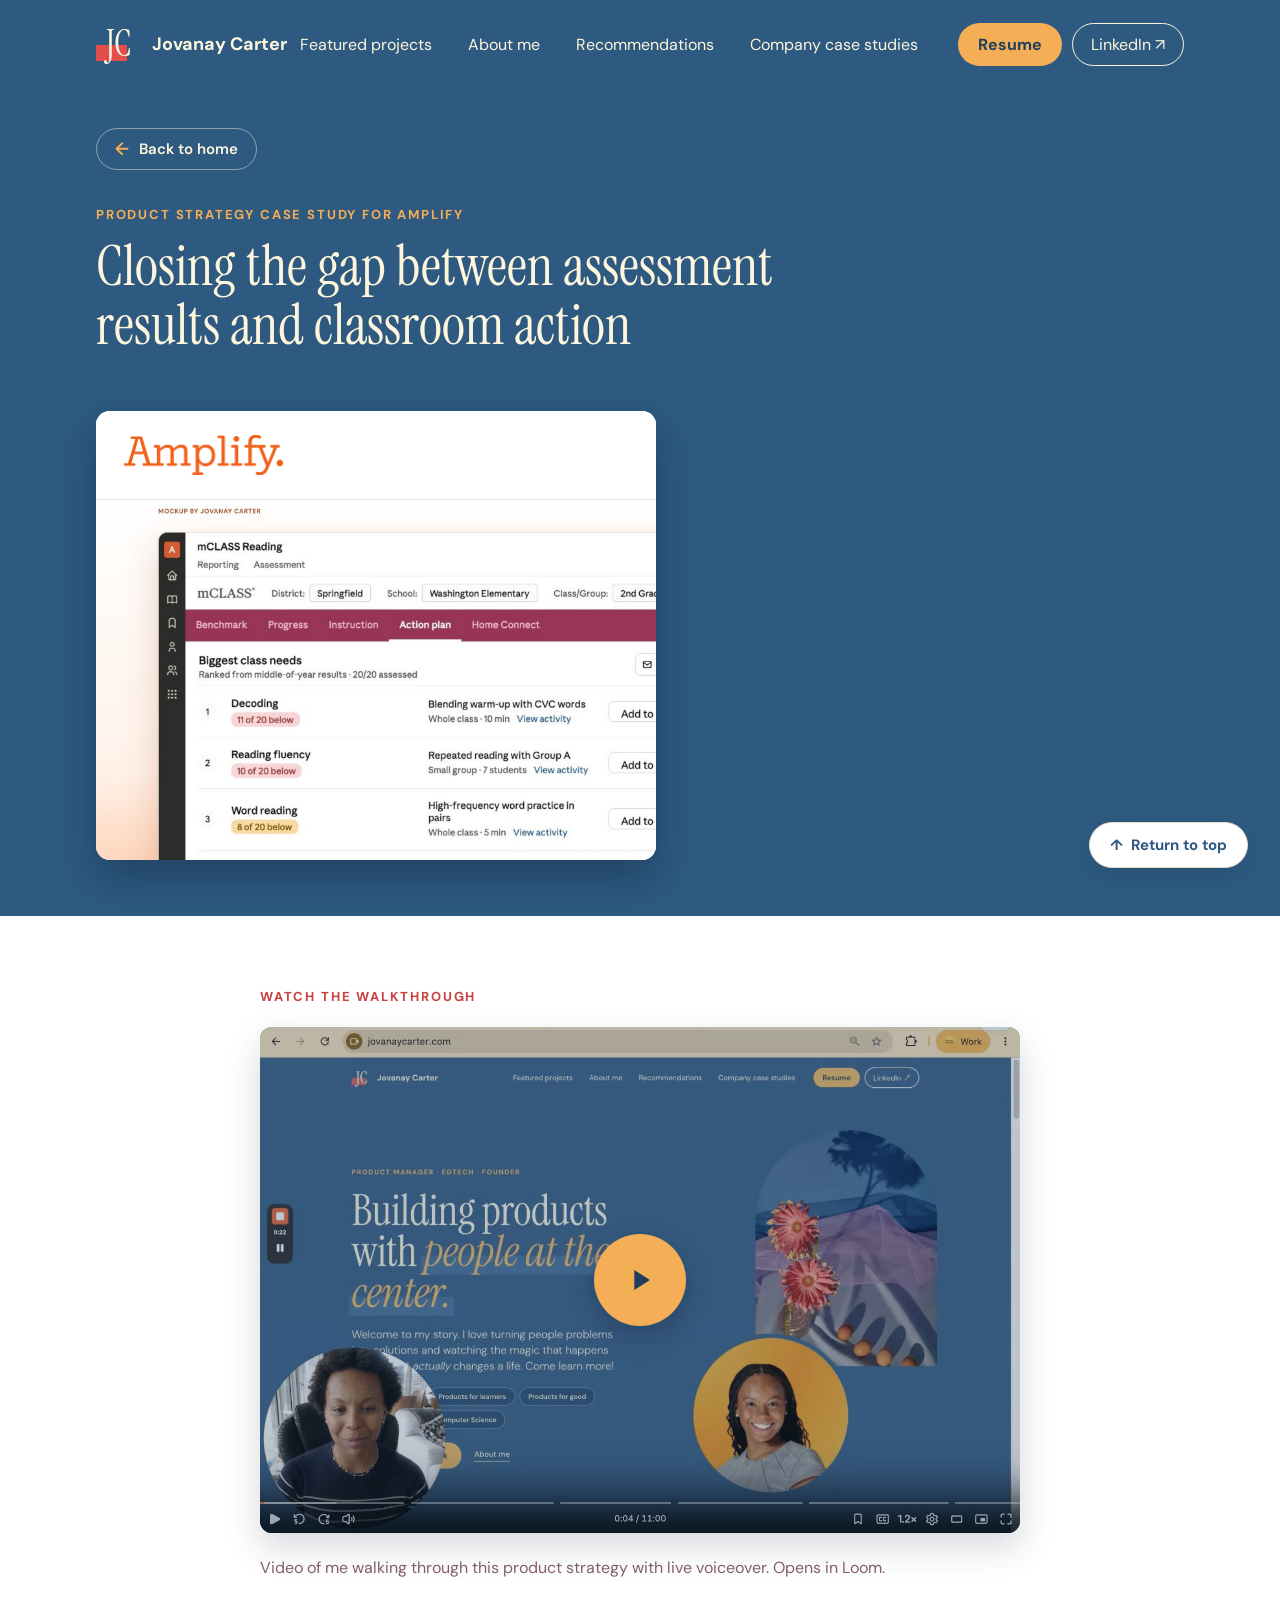
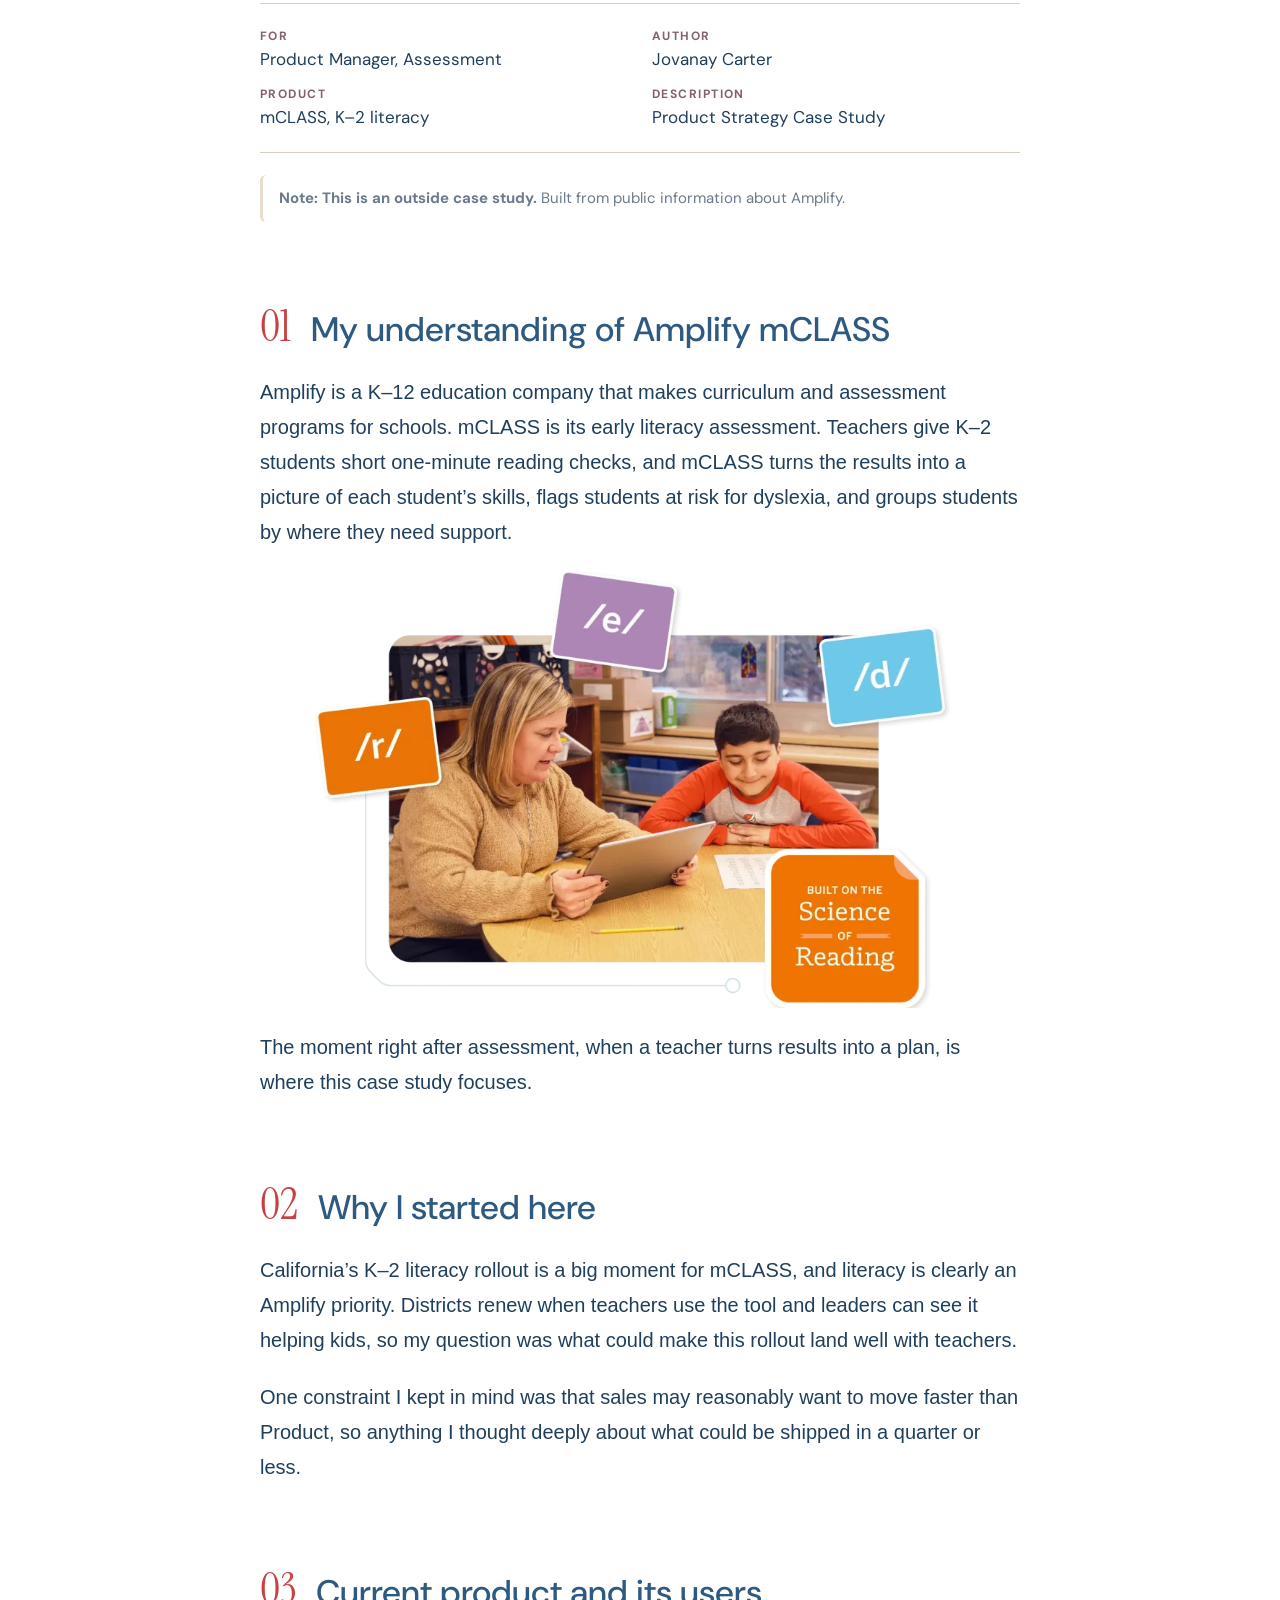
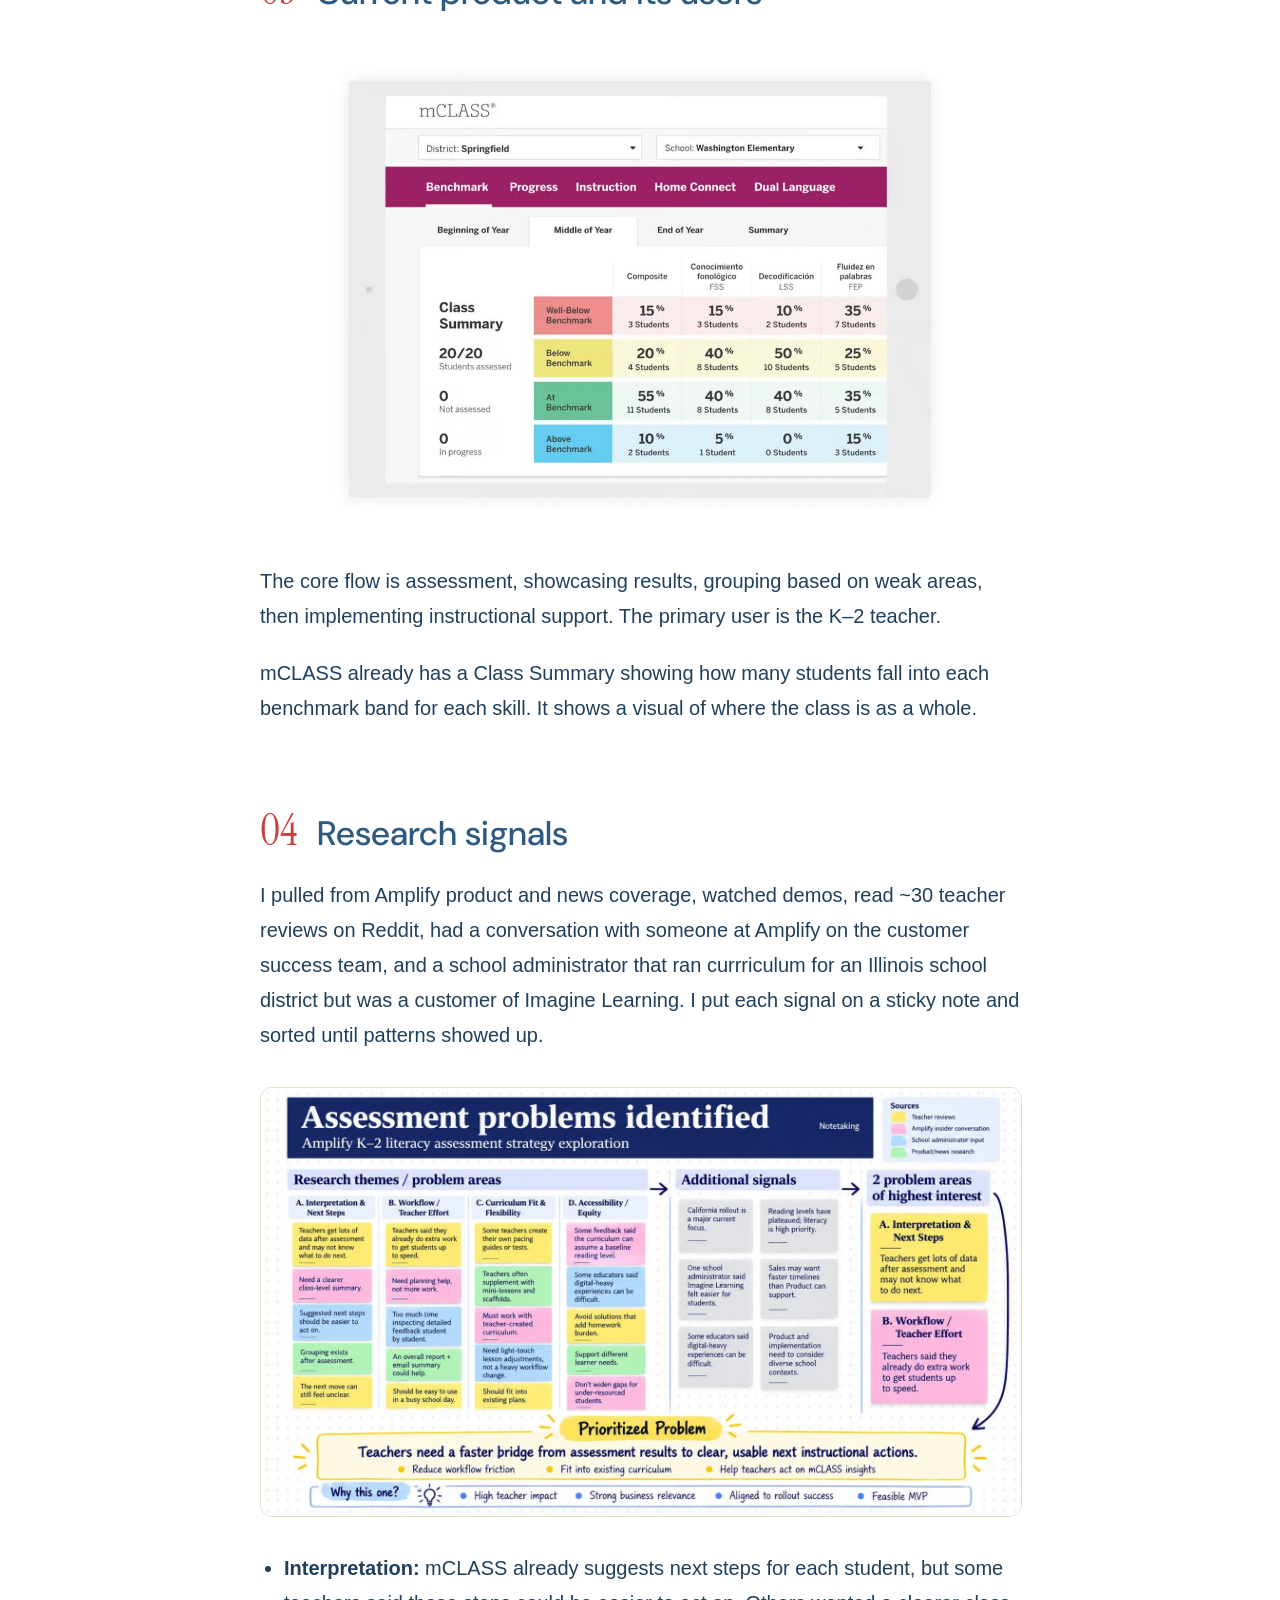
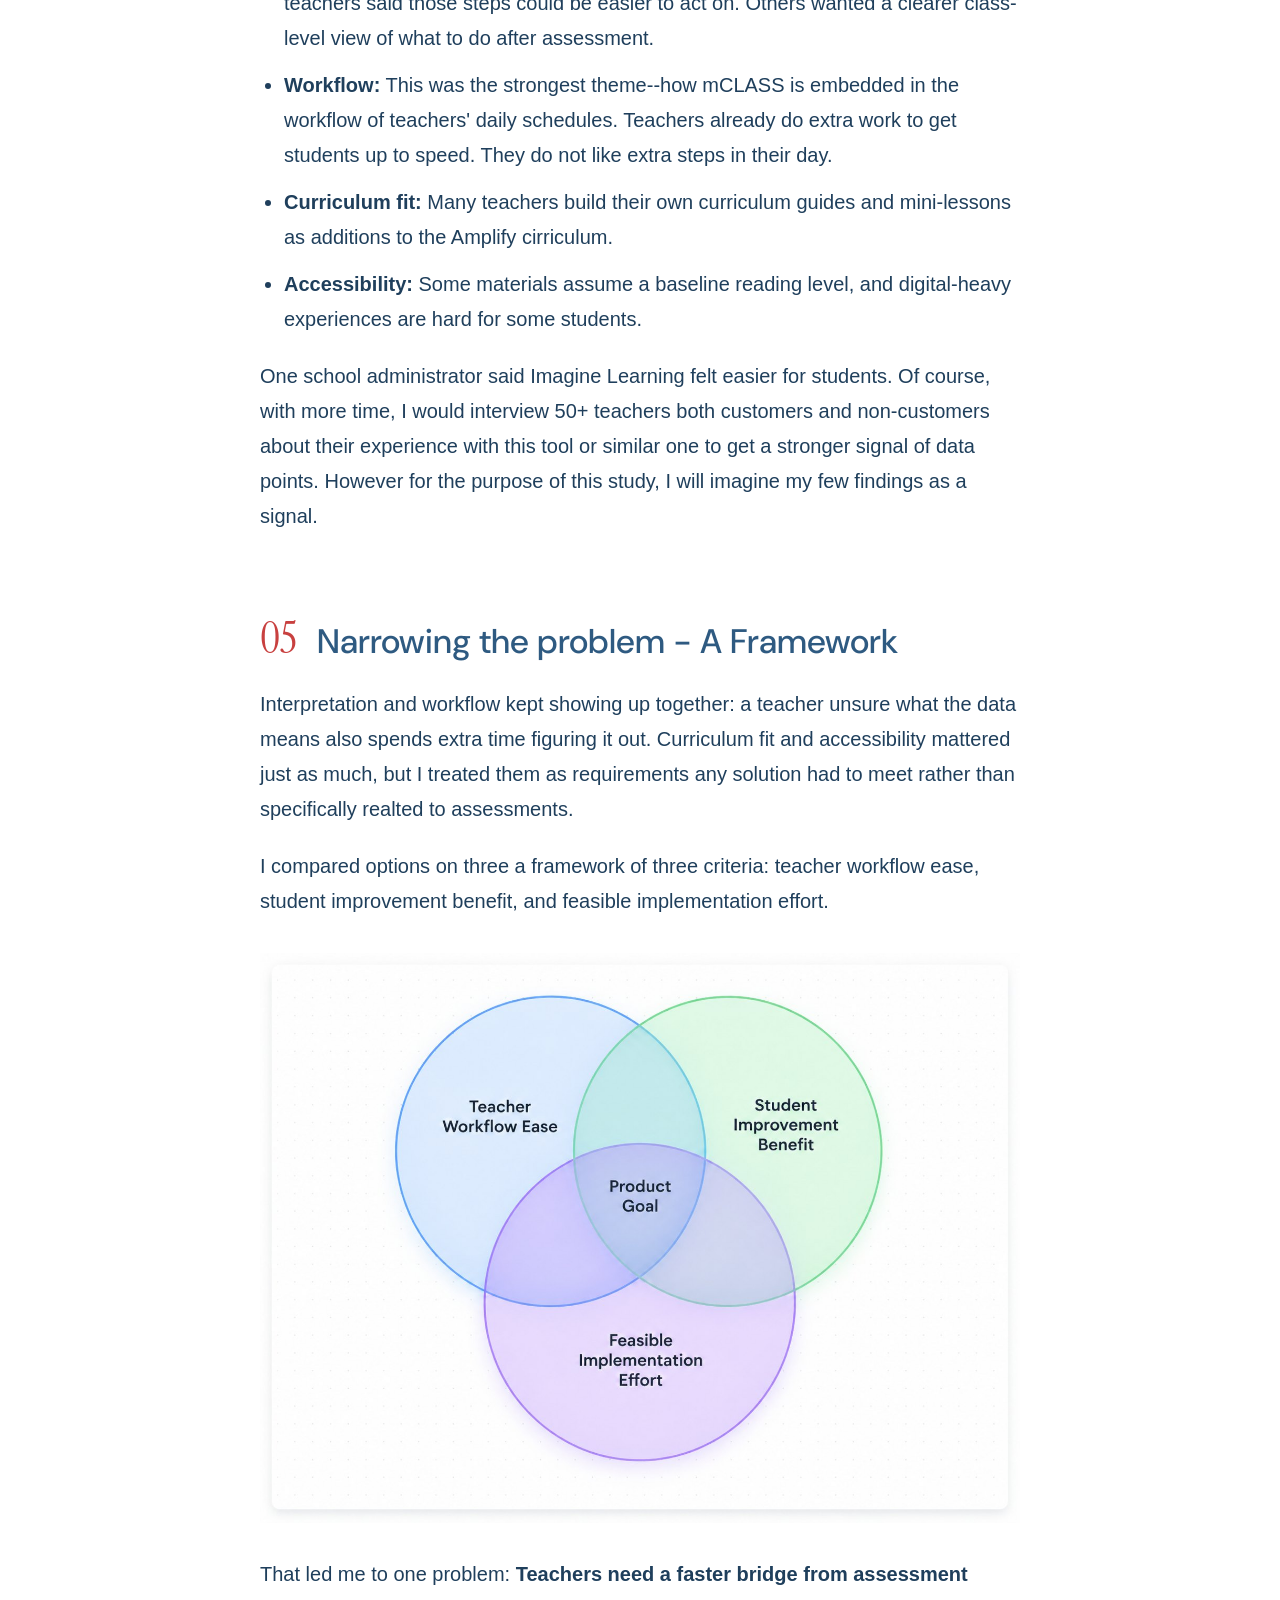
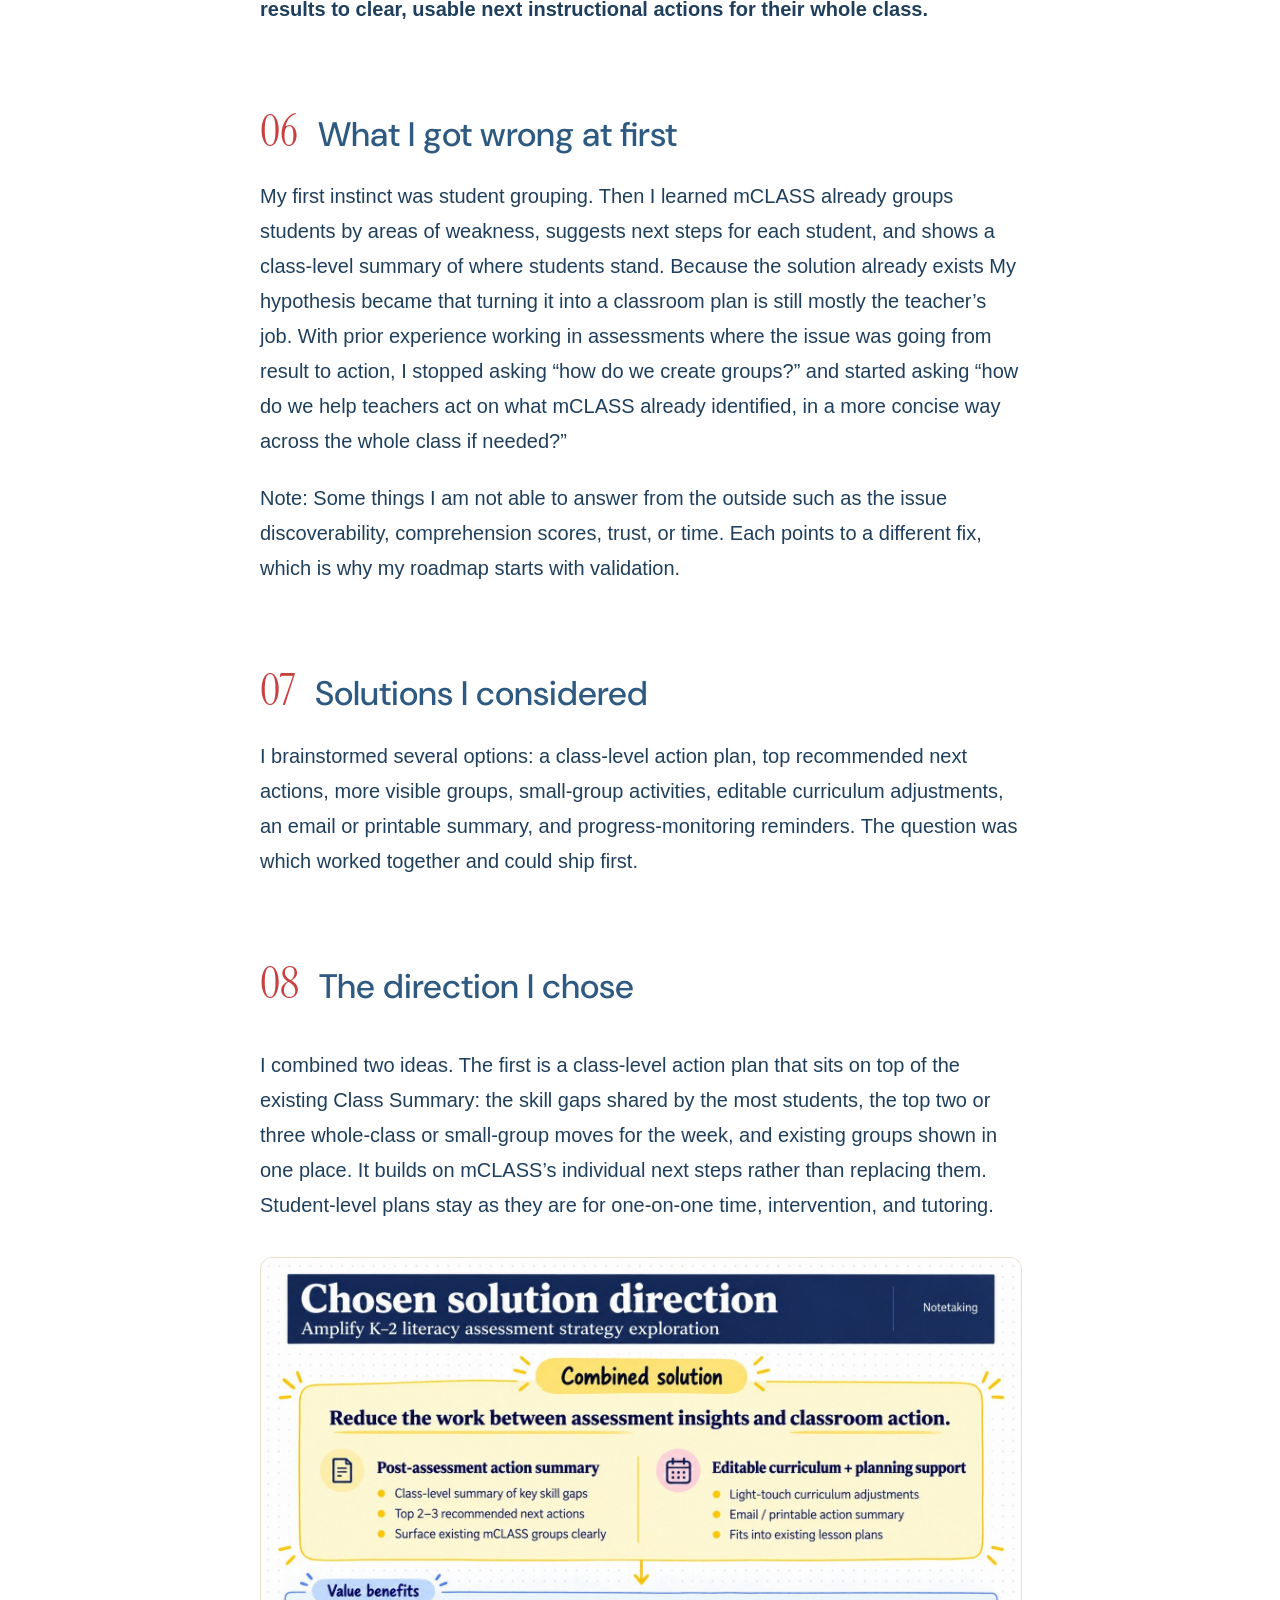
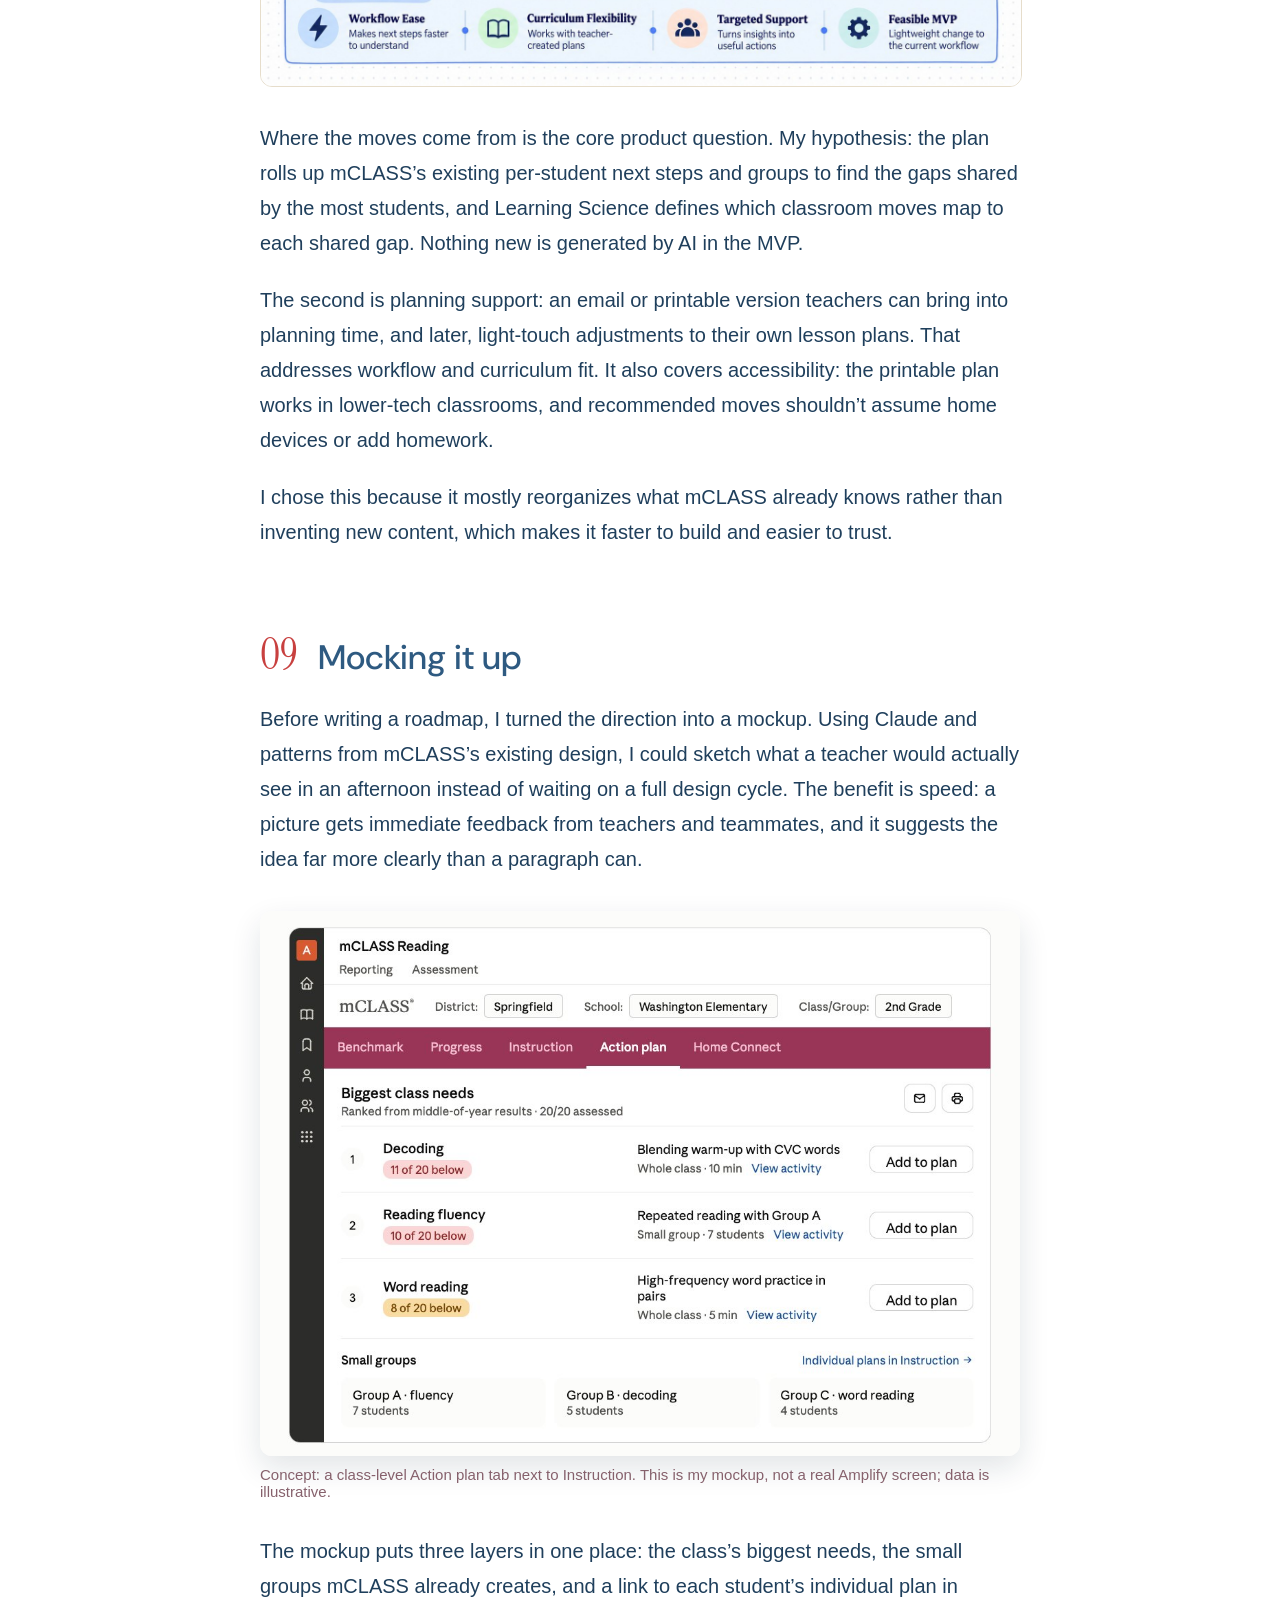
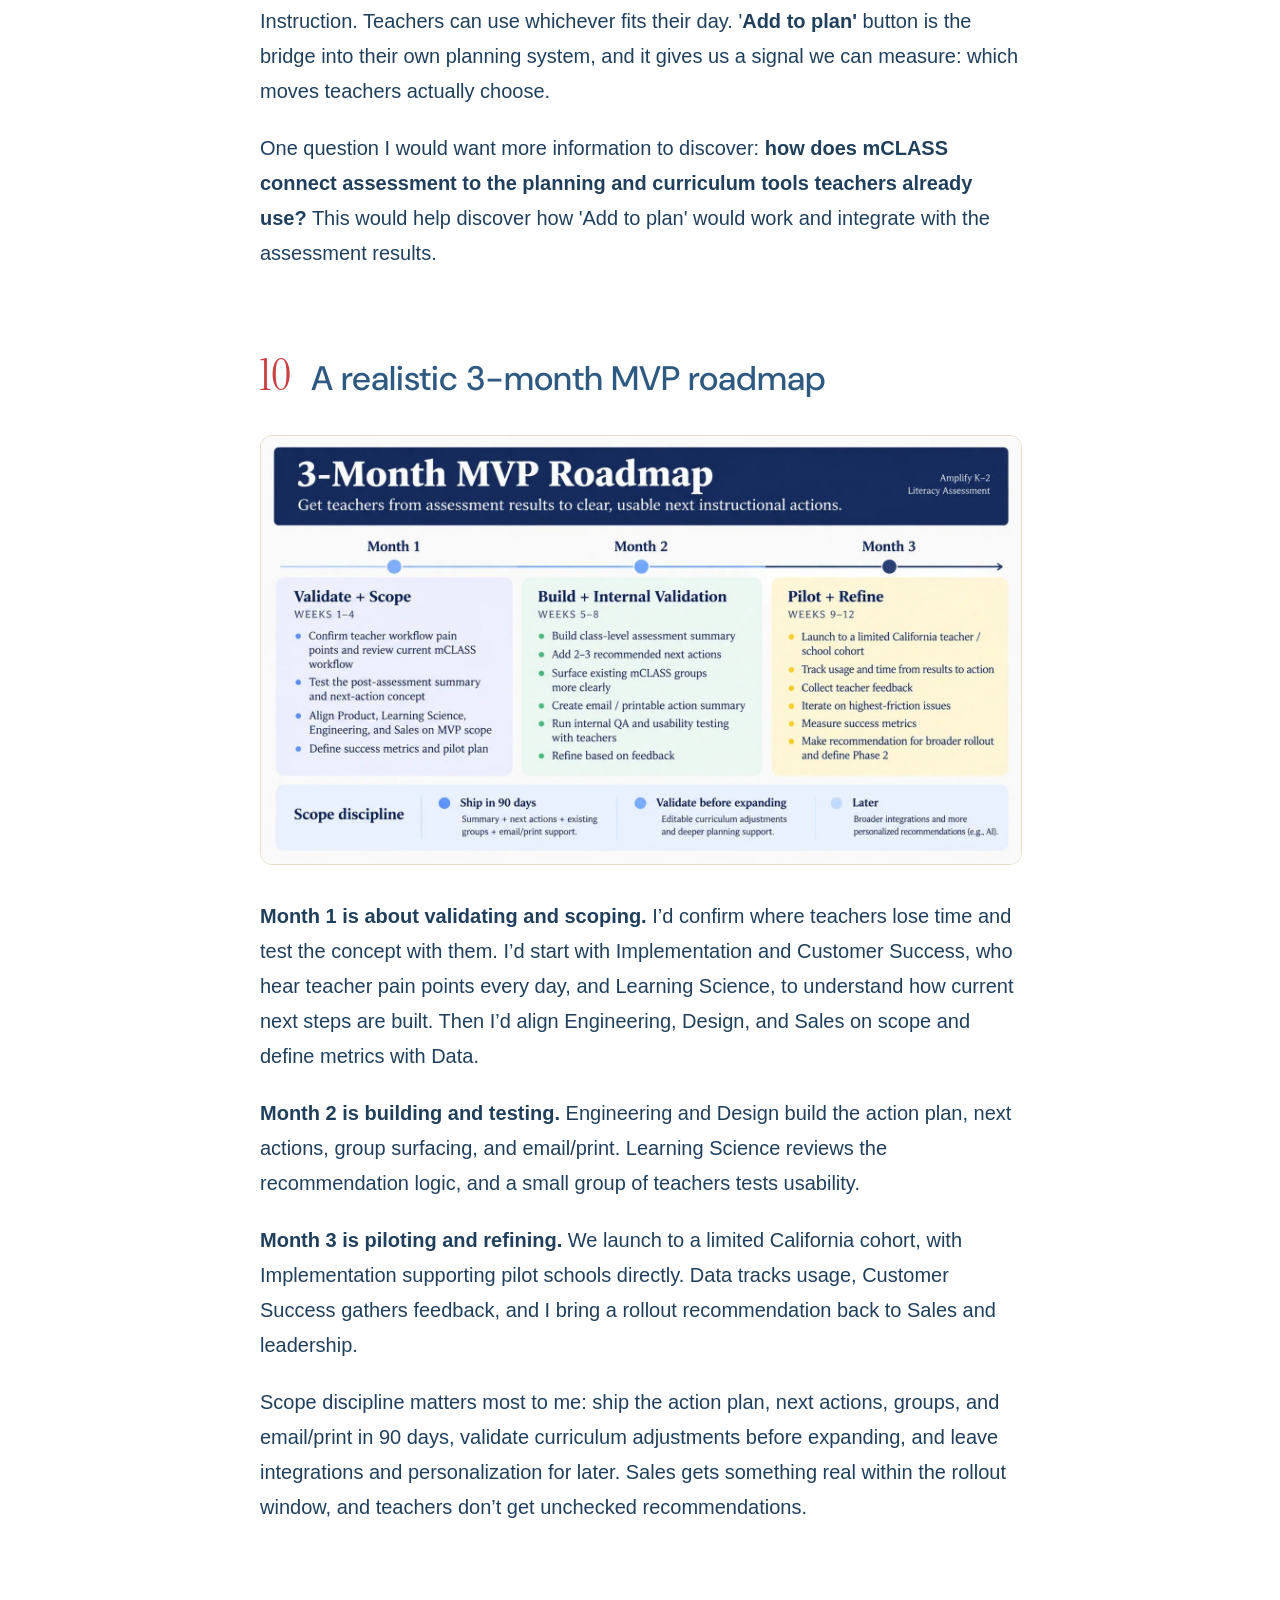
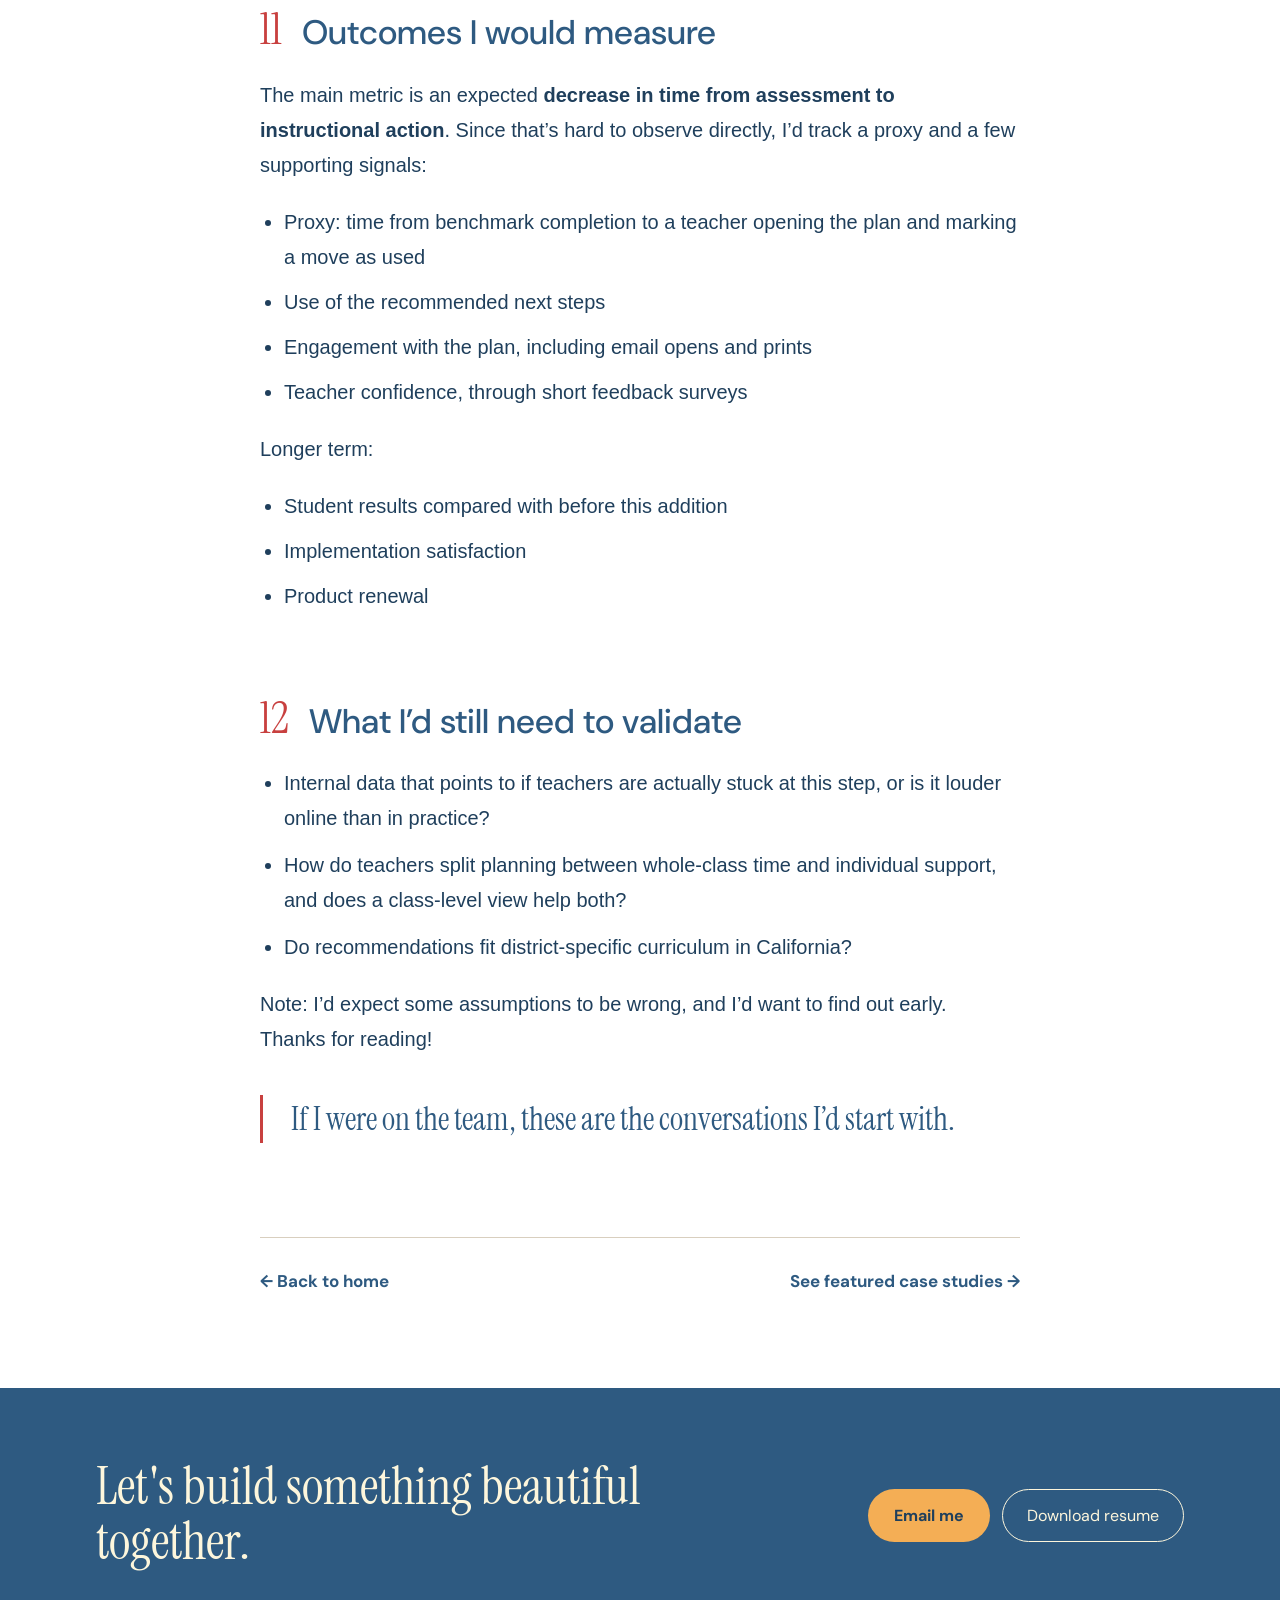
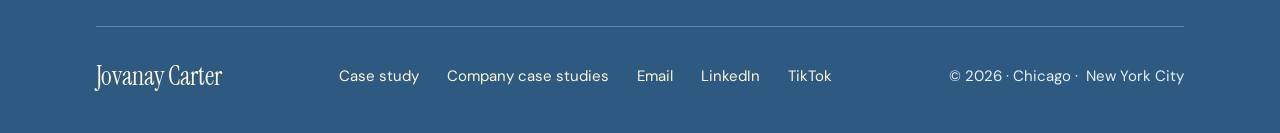
==== commit 3ee8864b: "Port canvas edits: disclaimer note below details, new mCLASS image Co-Authored-By: Claude Opus 5.5 <" ====
--- a/amplify.html
+++ b/amplify.html
@@ -9,6 +9,7 @@
 <link rel="preconnect" href="https://fonts.googleapis.com">
 <link href="https://fonts.googleapis.com/css2?family=Instrument+Serif:ital@0;1&amp;family=DM+Sans:opsz,wght@9..40,300;9..40,400;9..40,500;9..40,700&amp;display=swap" rel="stylesheet">
 <style>
+#intro{scroll-margin-top:32px}
 body{margin:0;background:#2E5A81}
 a{color:#FDF6DC}a:hover{color:#F4AE55}
 </style>
@@ -61,16 +62,16 @@
 <article style="flex-grow: 1; box-sizing: border-box; padding: 72px 0 96px; display: flex; flex-direction: column; align-items: center; background: #ffffff">
 
 <div style="width: 760px; display: flex; flex-direction: column; gap: 22px">
-<p id="intro" data-toc-plain="Intro" style="scroll-margin-top: 32px; margin: 0; padding: 12px 16px; border-left: 3px solid #E6DDCB; background: #FBF7EE; border-radius: 6px; font-family: 'DM Sans', sans-serif; font-size: 15px; line-height: 1.55; color: #86616C"><b>Outside case study.</b> Not affiliated with Amplify. Built from public information, teacher feedback, Reddit reviews, and online demos.</p>
-<span style="font-family: &quot;DM Sans&quot;, sans-serif; font-size: 13px; font-weight: 700; letter-spacing: 0.14em; text-transform: uppercase; color: rgb(200, 64, 63)">Watch the walkthrough</span><a href="https://www.loom.com/share/a0e18ebfefde403c862424c6f6ee6055" target="_blank" rel="noopener" aria-label="Watch my product strategy walkthrough on Loom" style="position: relative; display: block; border-radius: 12px; overflow: hidden; background: #2E5A81; box-shadow: 0 14px 34px rgba(20,40,60,0.18); text-decoration: none">
+
+<span id="intro" data-toc-plain="Intro" style="font-family: &quot;DM Sans&quot;, sans-serif; font-size: 13px; font-weight: 700; letter-spacing: 0.14em; text-transform: uppercase; color: rgb(200, 64, 63)">Watch the walkthrough</span><a href="https://www.loom.com/share/a0e18ebfefde403c862424c6f6ee6055" target="_blank" rel="noopener" aria-label="Watch my product strategy walkthrough on Loom" style="position: relative; display: block; border-radius: 12px; overflow: hidden; background: #2E5A81; box-shadow: 0 14px 34px rgba(20,40,60,0.18); text-decoration: none">
 <img src="images/amplify/loom-thumbnail.jpg" alt="Video thumbnail: Jovanay walking through her product strategy" width="1386" height="924" style="display: block; width: 100%; height: auto; aspect-ratio: 1386 / 924">
 <span style="position: absolute; inset: 0; display: flex; align-items: center; justify-content: center; background: rgba(31,63,92,0.28)"><span style="width: 92px; height: 92px; border-radius: 50%; background: #F4AE55; display: flex; align-items: center; justify-content: center; box-shadow: 0 10px 24px rgba(20,40,60,0.35)"><svg width="34" height="34" viewBox="0 0 24 24" aria-hidden="true"><path d="M8 5v14l11-7z" fill="#1F3F5C"></path></svg></span></span>
-</a><p style="margin: 0; font-family: 'DM Sans', sans-serif; font-size: 16px; line-height: 1.6; color: #86616C">Video of me walking through this product strategy with live voiceover. Opens in Loom.</p><div style="display: grid; grid-template-columns: repeat(2, minmax(0, 1fr)); gap: 16px 24px; padding: 24px 0; border-top: 1px solid #D9CFBF; border-bottom: 1px solid #D9CFBF"><div style="display: flex; flex-direction: column; gap: 4px"><span style="font-family: 'DM Sans', sans-serif; font-size: 12px; font-weight: 700; letter-spacing: 0.12em; text-transform: uppercase; color: #86616C">For</span><span style="font-family: 'DM Sans', sans-serif; font-size: 17px; color: #1F3F5C">Product Manager, Assessment</span></div><div style="display: flex; flex-direction: column; gap: 4px"><span style="font-family: 'DM Sans', sans-serif; font-size: 12px; font-weight: 700; letter-spacing: 0.12em; text-transform: uppercase; color: #86616C">Author</span><span style="font-family: 'DM Sans', sans-serif; font-size: 17px; color: #1F3F5C">Jovanay Carter</span></div><div style="display: flex; flex-direction: column; gap: 4px"><span style="font-family: 'DM Sans', sans-serif; font-size: 12px; font-weight: 700; letter-spacing: 0.12em; text-transform: uppercase; color: #86616C">Product</span><span style="font-family: 'DM Sans', sans-serif; font-size: 17px; color: #1F3F5C">mCLASS, K–2 literacy</span></div><div style="display: flex; flex-direction: column; gap: 4px"><span style="font-family: &quot;DM Sans&quot;, sans-serif; font-size: 12px; font-weight: 700; letter-spacing: 0.12em; text-transform: uppercase; color: rgb(134, 97, 108)">Description</span><span style="font-family: &quot;DM Sans&quot;, sans-serif; font-size: 17px; color: rgb(31, 63, 92)">Outside case study</span></div></div>
+</a><p style="margin: 0; font-family: 'DM Sans', sans-serif; font-size: 16px; line-height: 1.6; color: #86616C">Video of me walking through this product strategy with live voiceover. Opens in Loom.</p><div style="display: grid; grid-template-columns: repeat(2, minmax(0, 1fr)); gap: 16px 24px; padding: 24px 0; border-top: 1px solid #D9CFBF; border-bottom: 1px solid #D9CFBF"><div style="display: flex; flex-direction: column; gap: 4px"><span style="font-family: 'DM Sans', sans-serif; font-size: 12px; font-weight: 700; letter-spacing: 0.12em; text-transform: uppercase; color: #86616C">For</span><span style="font-family: 'DM Sans', sans-serif; font-size: 17px; color: #1F3F5C">Product Manager, Assessment</span></div><div style="display: flex; flex-direction: column; gap: 4px"><span style="font-family: 'DM Sans', sans-serif; font-size: 12px; font-weight: 700; letter-spacing: 0.12em; text-transform: uppercase; color: #86616C">Author</span><span style="font-family: 'DM Sans', sans-serif; font-size: 17px; color: #1F3F5C">Jovanay Carter</span></div><div style="display: flex; flex-direction: column; gap: 4px"><span style="font-family: 'DM Sans', sans-serif; font-size: 12px; font-weight: 700; letter-spacing: 0.12em; text-transform: uppercase; color: #86616C">Product</span><span style="font-family: 'DM Sans', sans-serif; font-size: 17px; color: #1F3F5C">mCLASS, K–2 literacy</span></div><div style="display: flex; flex-direction: column; gap: 4px"><span style="font-family: &quot;DM Sans&quot;, sans-serif; font-size: 12px; font-weight: 700; letter-spacing: 0.12em; text-transform: uppercase; color: rgb(134, 97, 108)">Description</span><span style="font-family: &quot;DM Sans&quot;, sans-serif; font-size: 17px; color: rgb(31, 63, 92)">Product Strategy Case Study</span></div></div>
 
 
-<h2 id="s01" data-toc="My understanding" style="margin: 56px 0 0; display: flex; gap: 20px; align-items: baseline; font-family: 'DM Sans', sans-serif; font-weight: 500; font-size: 34px; line-height: 1.2; color: #2E5A81"><span style="font-family: &quot;Instrument Serif&quot;, serif; font-weight: 400; font-size: 44px; color: rgb(200, 64, 63)">01</span>My understanding of Amplify mCLASS</h2><p style="margin: 0; font-size: 20px; line-height: 1.75; color: #1F3F5C">Amplify is a K–12 education company that makes curriculum and assessment programs for schools. mCLASS is its early literacy assessment. Teachers give K–2 students short one-minute reading checks, and mCLASS turns the results into a picture of each student’s skills, flags students at risk for dyslexia, and groups students by where they need support.</p>
-<figure style="margin: 12px 0; display: flex; flex-direction: column; gap: 10px; width: 582px; height: 531px"><img src="images/amplify/mclass-cycle.jpg" alt="image" width="962" height="860" style="max-width: 100%; height: auto; display: block; object-fit: cover; width: 962px; aspect-ratio: 962 / 860"></figure>
-<p style="margin: 0; font-size: 20px; line-height: 1.75; color: #1F3F5C">The moment right after assessment, when a teacher turns results into a plan, is where this case study focuses.</p>
+<p style="margin: 0; padding: 12px 16px; border-left: 3px solid #E6DDCB; border-radius: 6px; font-family: 'DM Sans', sans-serif; font-size: 15px; line-height: 1.55; color: #6b7a8c; background-color: transparent"><b>Note: This is an outside case study.</b>&nbsp;Built from public information about Amplify.</p><h2 id="s01" data-toc="My understanding" style="margin: 56px 0 0; display: flex; gap: 20px; align-items: baseline; font-family: 'DM Sans', sans-serif; font-weight: 500; font-size: 34px; line-height: 1.2; color: #2E5A81"><span style="font-family: &quot;Instrument Serif&quot;, serif; font-weight: 400; font-size: 44px; color: rgb(200, 64, 63)">01</span>My understanding of Amplify mCLASS</h2>
+
+<p style="margin: 0; font-size: 20px; line-height: 1.75; color: #1F3F5C">Amplify is a K–12 education company that makes curriculum and assessment programs for schools. mCLASS is its early literacy assessment. Teachers give K–2 students short one-minute reading checks, and mCLASS turns the results into a picture of each student’s skills, flags students at risk for dyslexia, and groups students by where they need support.</p><img src="images/amplify/mclass-hero.png" alt="image" width="1024" height="640" style="max-width: 100%; height: 436px; display: block; object-fit: cover; width: 740px; aspect-ratio: 1024 / 640"><p style="margin: 0; font-size: 20px; line-height: 1.75; color: #1F3F5C">The moment right after assessment, when a teacher turns results into a plan, is where this case study focuses.</p>
 <h2 id="s02" data-toc="Why I started here" style="margin: 56px 0 0; display: flex; gap: 20px; align-items: baseline; font-family: 'DM Sans', sans-serif; font-weight: 500; font-size: 34px; line-height: 1.2; color: #2E5A81"><span style="font-family: 'Instrument Serif', serif; font-weight: 400; font-size: 44px; color: #C8403F">02</span>Why I started here</h2>
 <p style="margin: 0; font-size: 20px; line-height: 1.75; color: #1F3F5C">California’s K–2 literacy rollout is a big moment for mCLASS, and literacy is clearly an Amplify priority. Districts renew when teachers use the tool and leaders can see it helping kids, so my question was what could make this rollout land well with teachers.</p>
 <p style="margin: 0; font-size: 20px; line-height: 1.75; color: #1F3F5C">One constraint I kept in mind was that sales may reasonably want to move faster than Product, so anything I thought deeply about what could be shipped in a quarter or less.</p>
